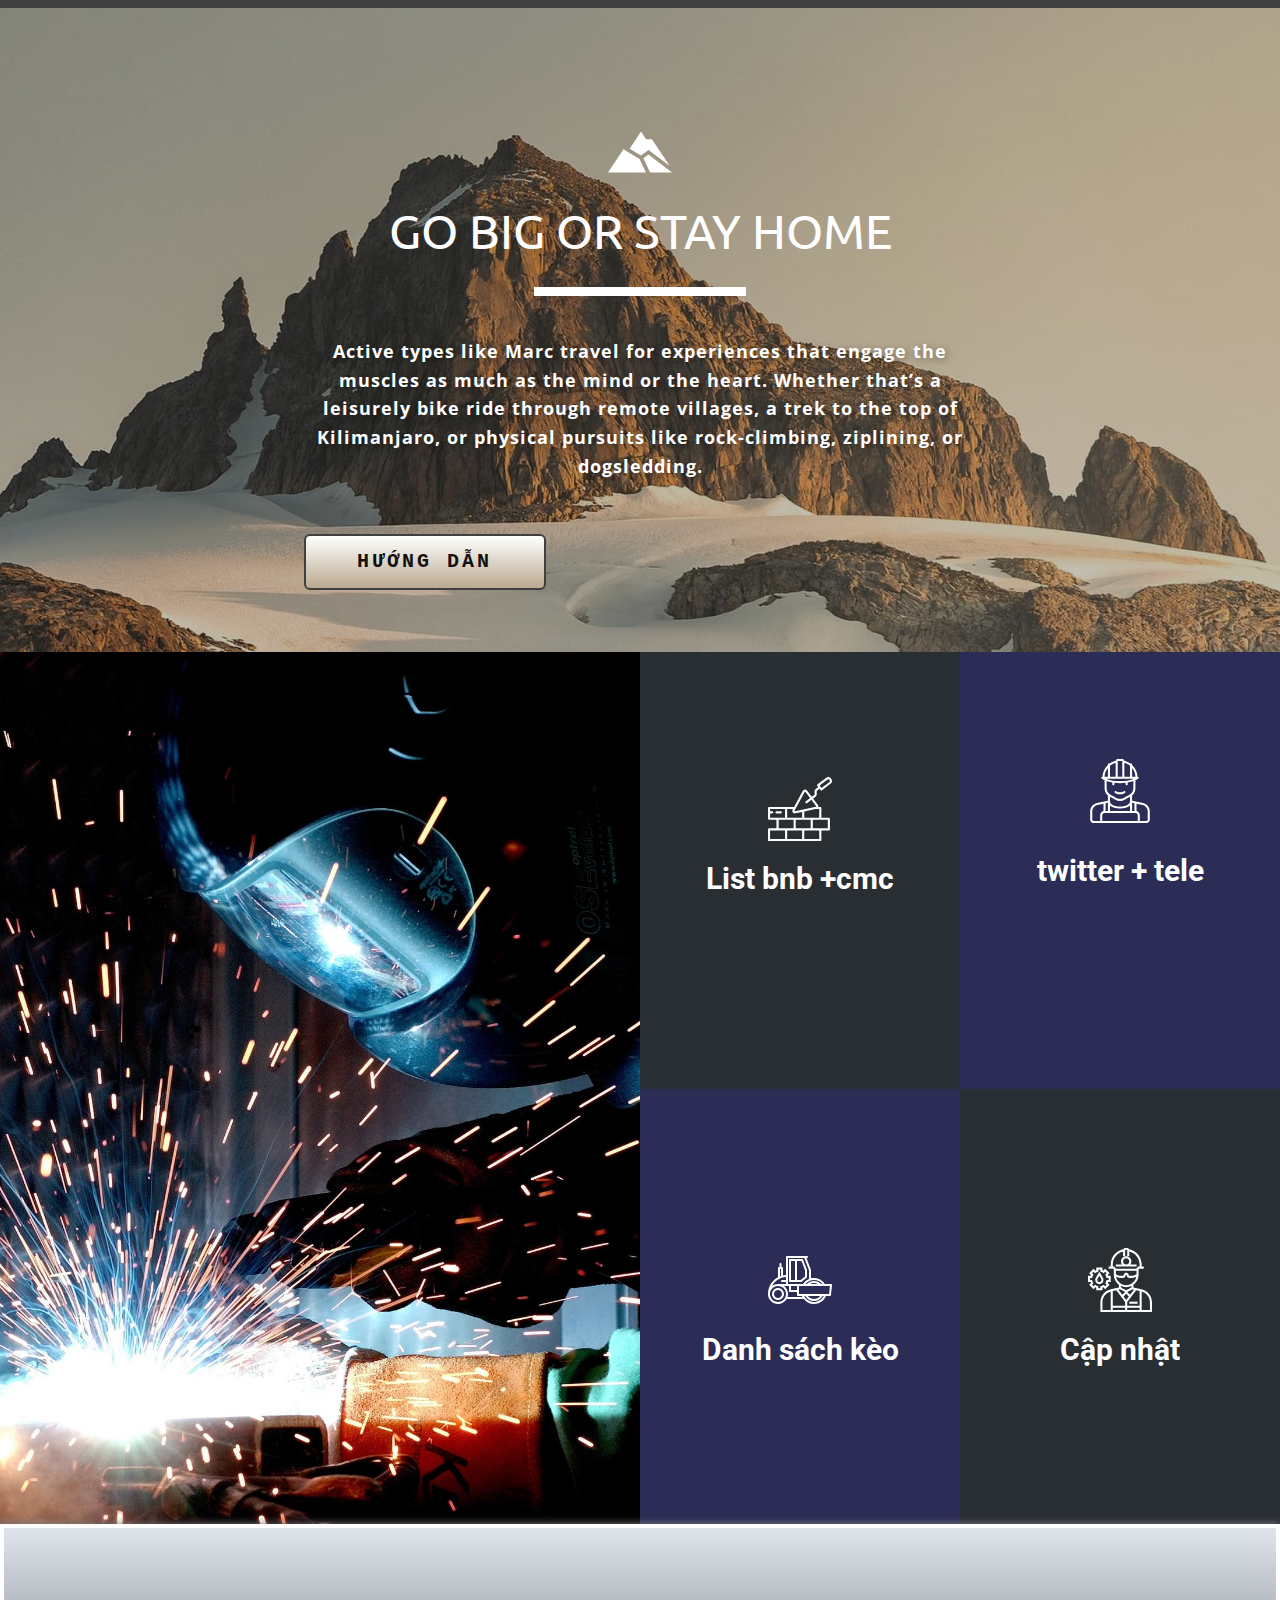
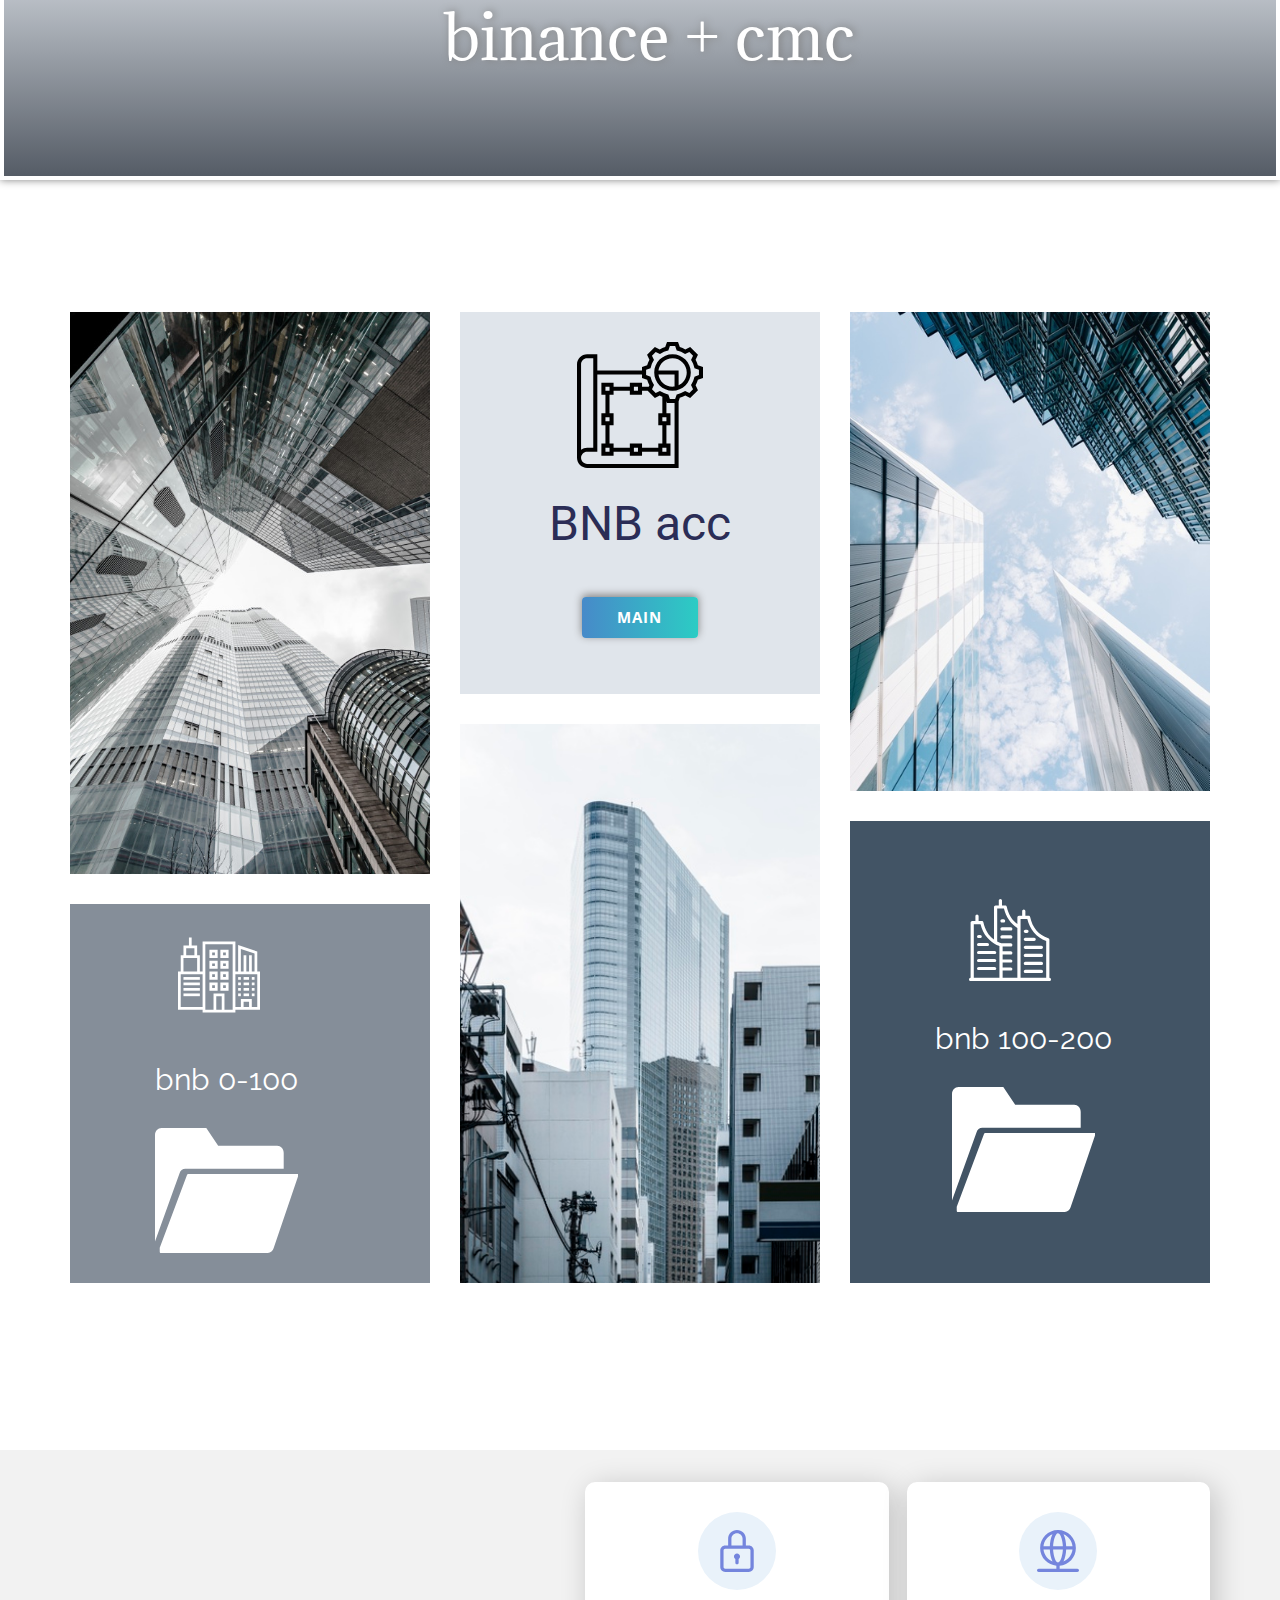
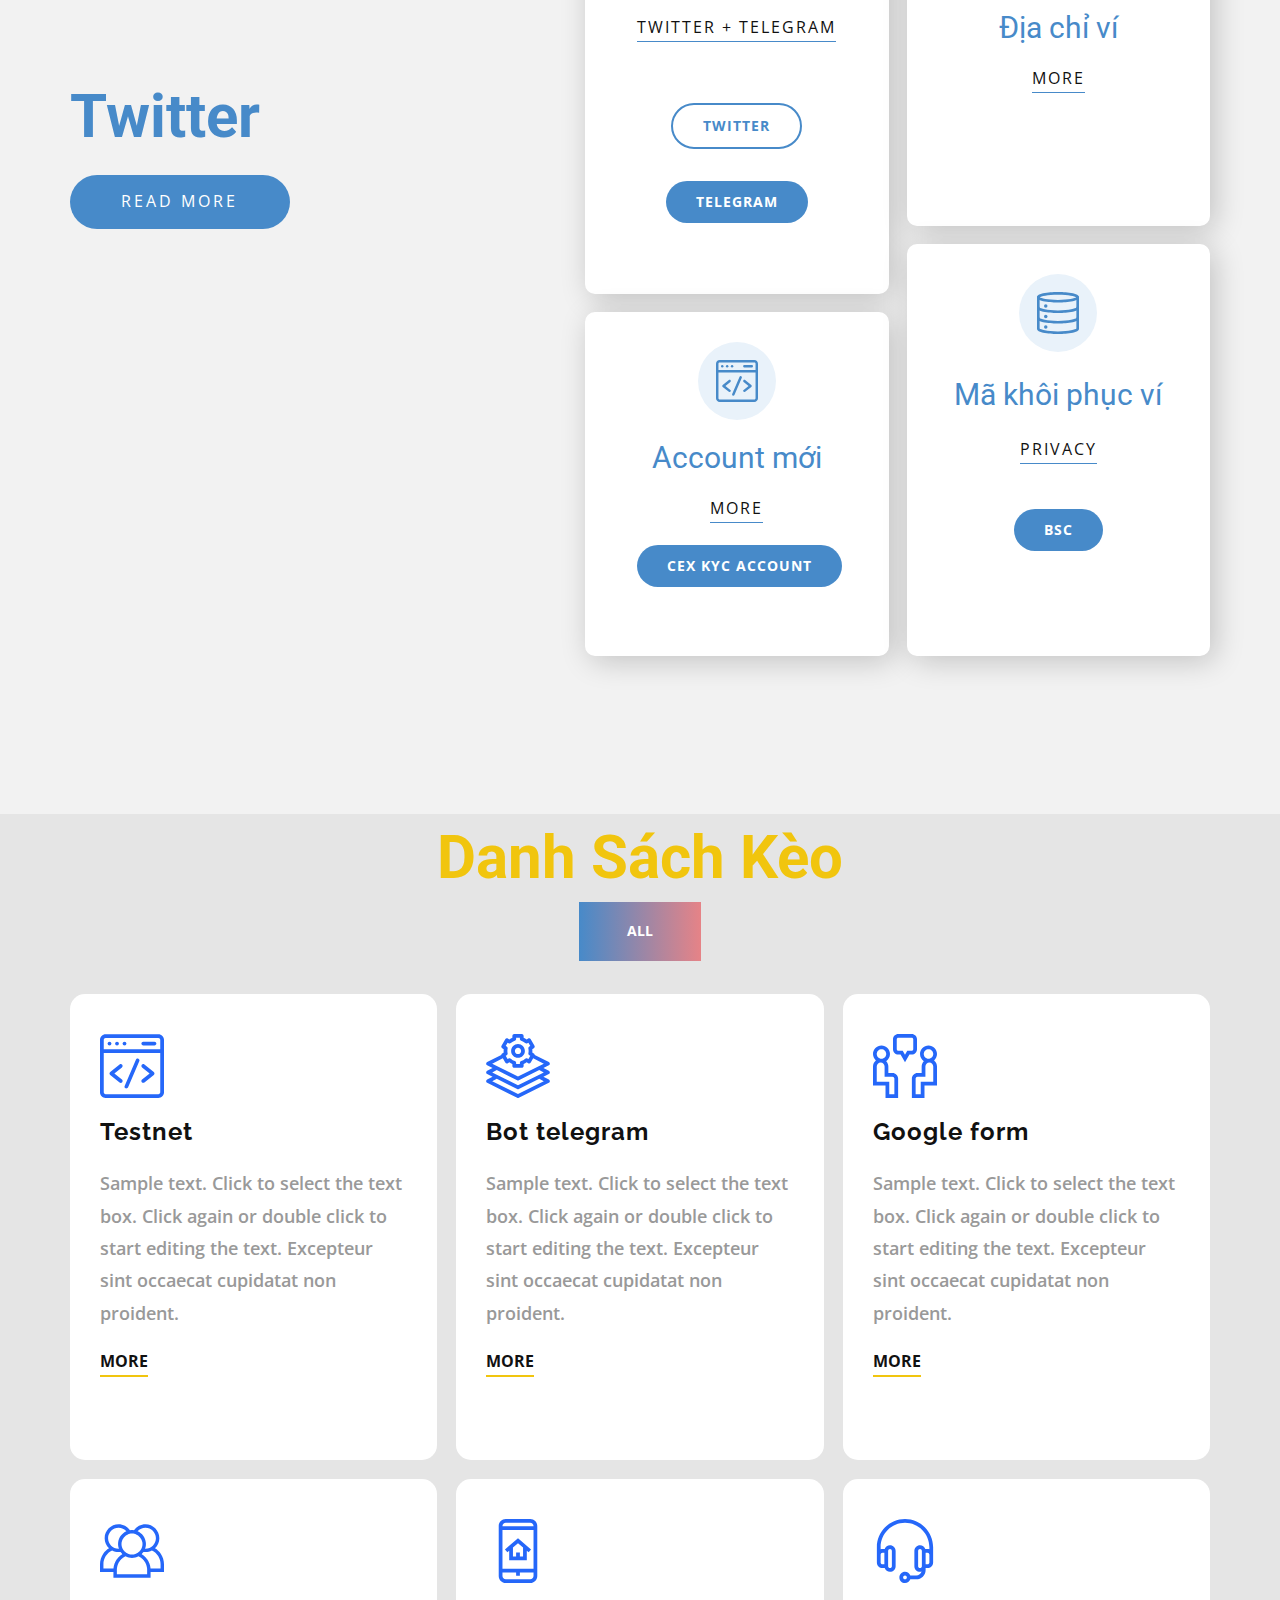
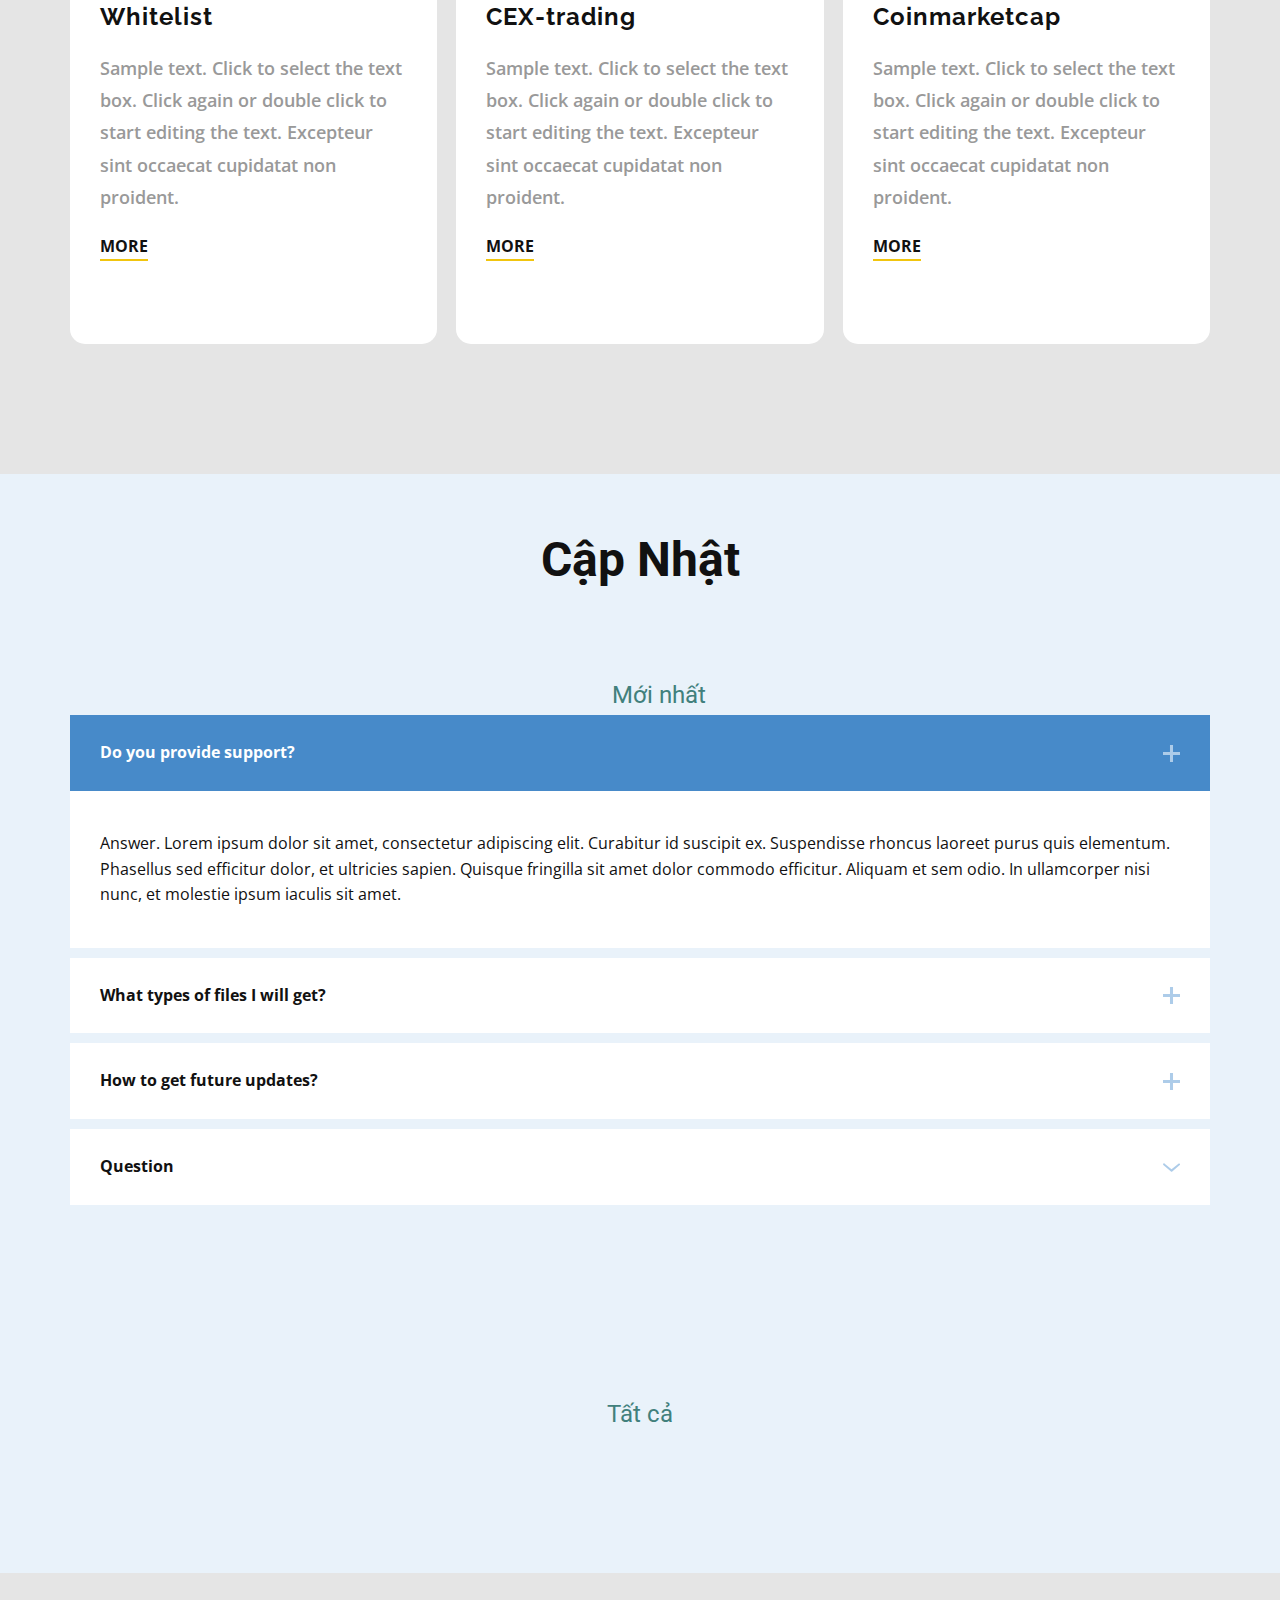
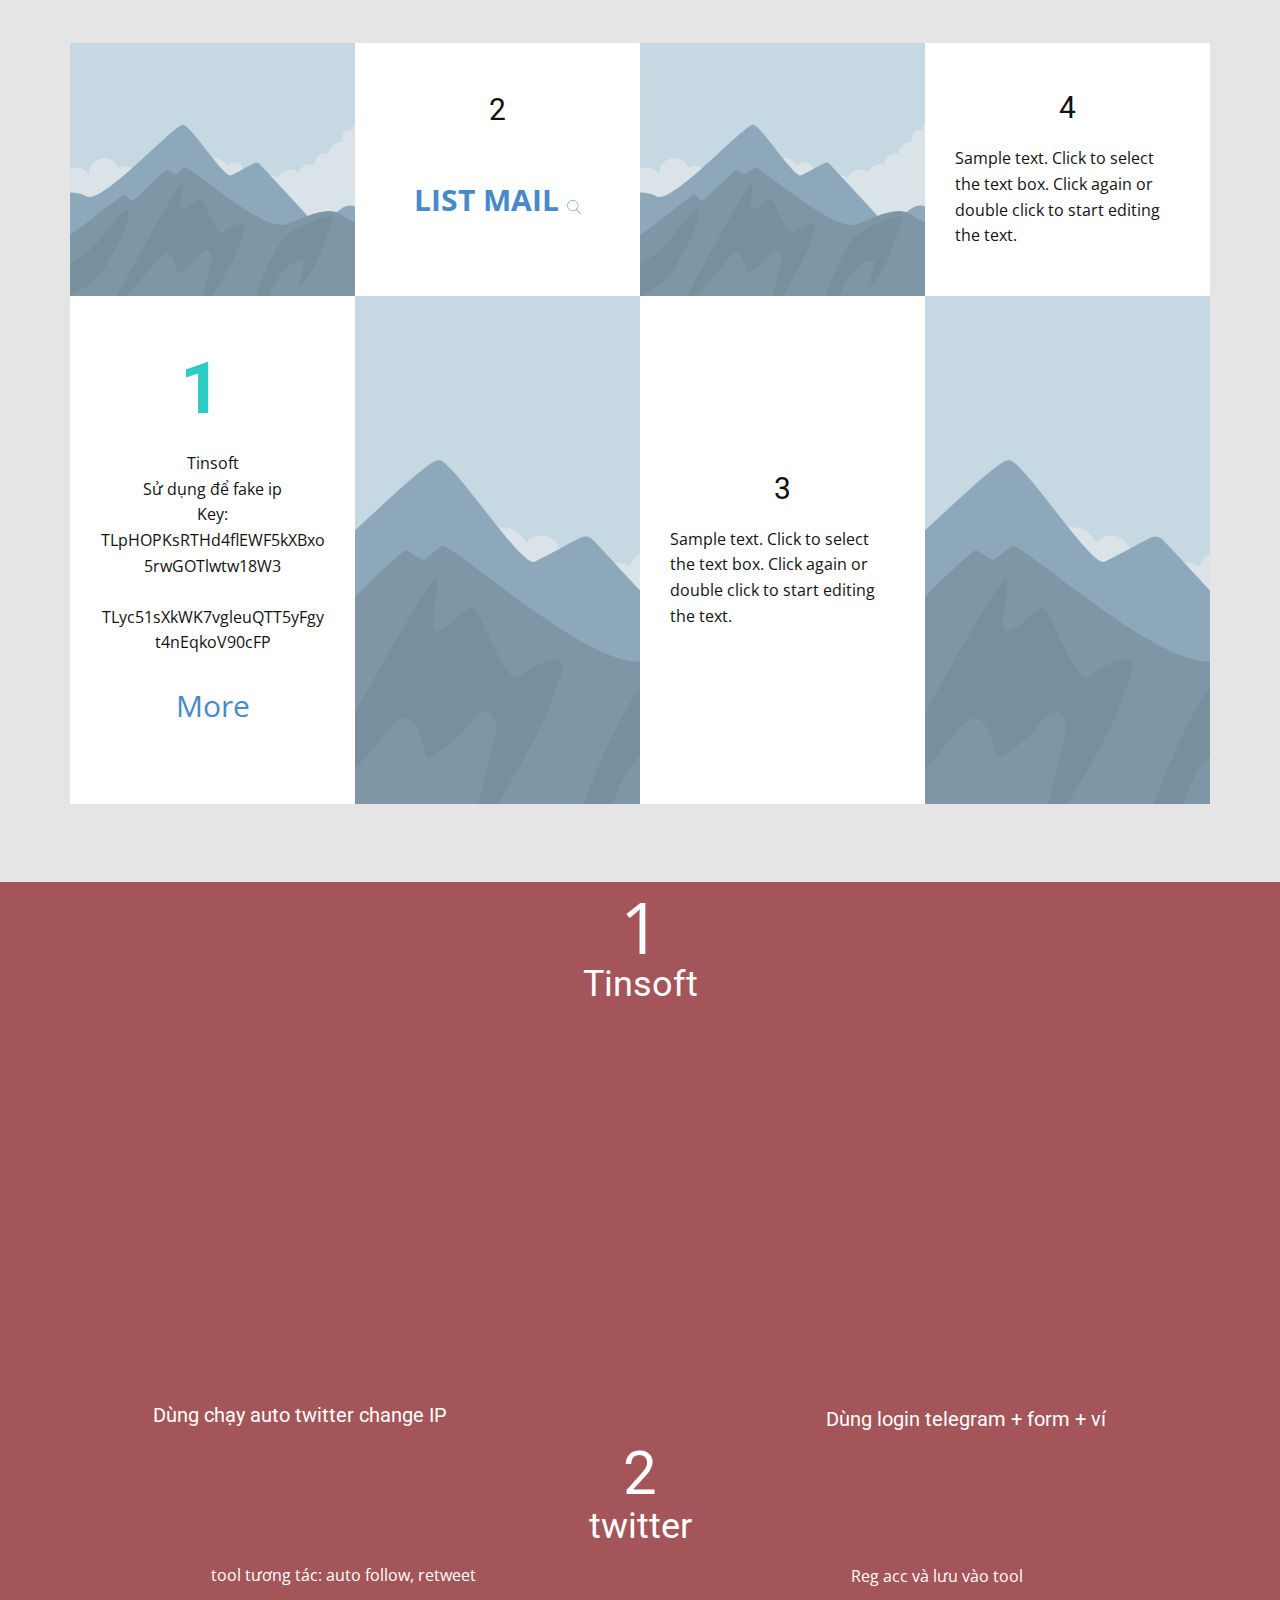
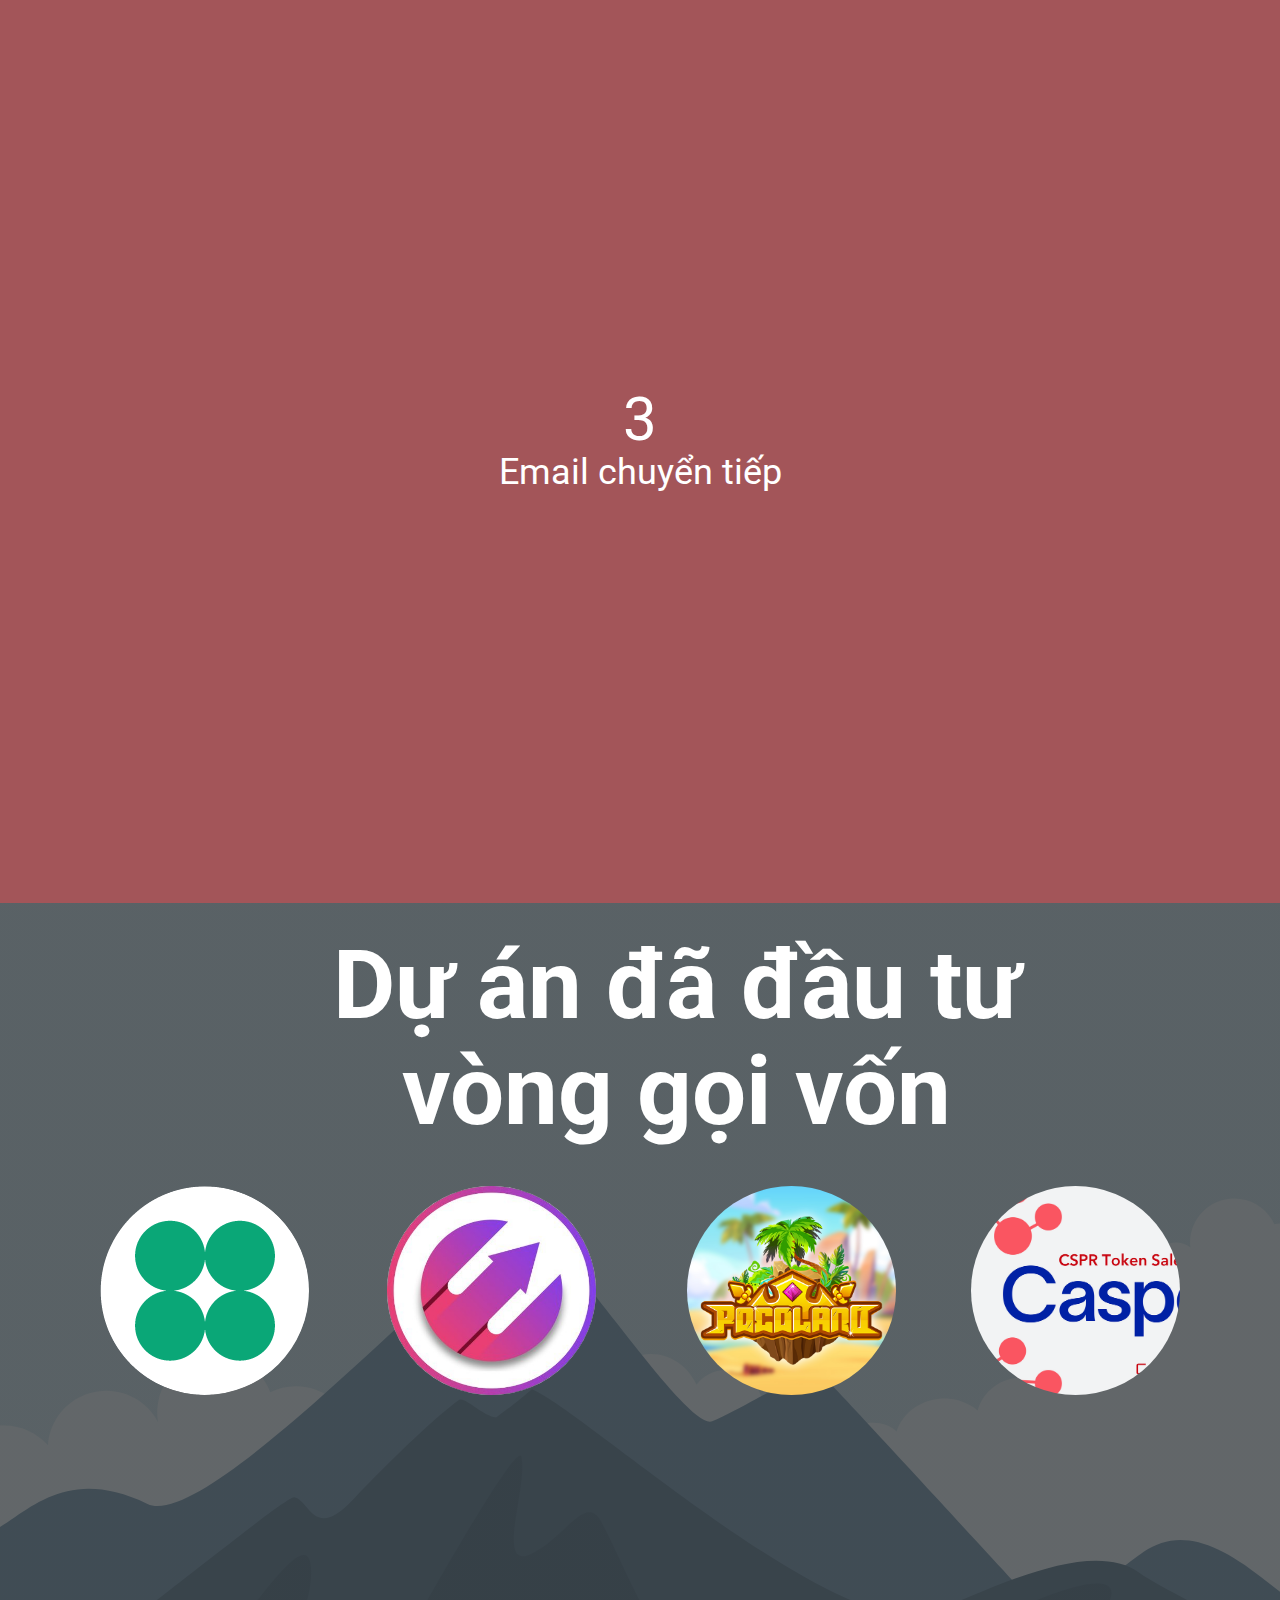
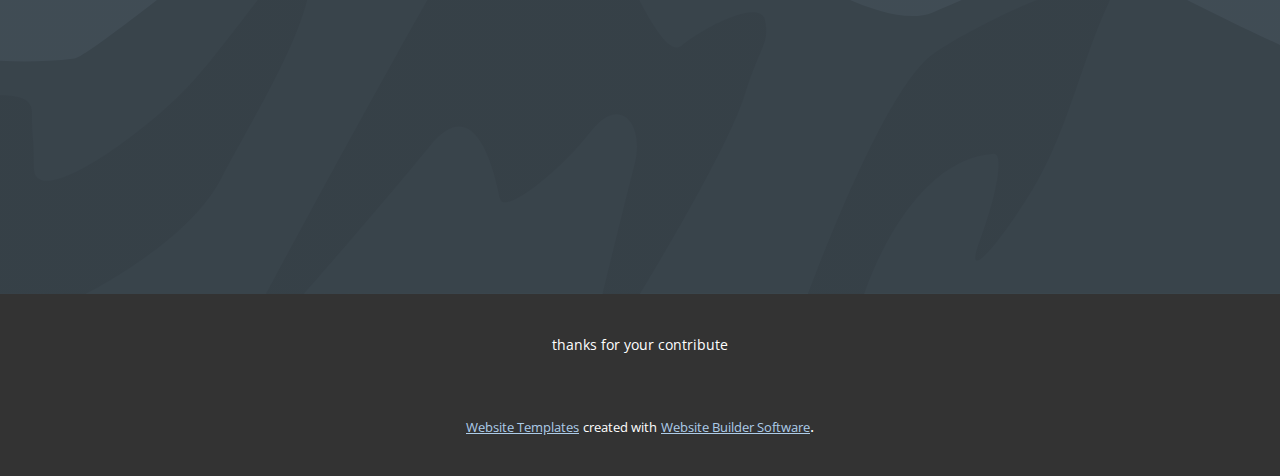
==== index.html @ 30a7cc70 "upload" ====
<!DOCTYPE html>
<html style="font-size: 16px;">
  <head>
    <meta name="viewport" content="width=device-width, initial-scale=1.0">
    <meta charset="utf-8">
    <meta name="keywords" content="INTUITIVE">
    <meta name="description" content="">
    <meta name="page_type" content="np-template-header-footer-from-plugin">
    <title>Home</title>
    <link rel="stylesheet" href="nicepage.css" media="screen">
<link rel="stylesheet" href="Home.css" media="screen">
    <script class="u-script" type="text/javascript" src="jquery.js" defer=""></script>
    <script class="u-script" type="text/javascript" src="nicepage.js" defer=""></script>
    <meta name="generator" content="Nicepage 3.23.2, nicepage.com">
    
    <link id="u-theme-google-font" rel="stylesheet" href="https://fonts.googleapis.com/css?family=Roboto:100,100i,300,300i,400,400i,500,500i,700,700i,900,900i|Open+Sans:300,300i,400,400i,600,600i,700,700i,800,800i">
    <link id="u-page-google-font" rel="stylesheet" href="https://fonts.googleapis.com/css?family=Ubuntu:300,300i,400,400i,500,500i,700,700i|Raleway:100,100i,200,200i,300,300i,400,400i,500,500i,600,600i,700,700i,800,800i,900,900i|Adamina:400">
    
    
    
    
    
    
    
    
    
    
    <script type="application/ld+json">{
		"@context": "http://schema.org",
		"@type": "Organization",
		"name": "Site1"
}</script>
    <meta name="theme-color" content="#478ac9">
    <meta property="og:title" content="Home">
    <meta property="og:description" content="">
    <meta property="og:type" content="website">
  </head>
  <body data-home-page="Home.html" data-home-page-title="Home" class="u-body"><header class="u-border-4 u-border-grey-75 u-clearfix u-gradient u-header u-header" id="sec-458e"></header>
    <section class="u-align-center u-clearfix u-image u-shading u-section-1" id="carousel_217f" data-image-width="1554" data-image-height="1080">
      <div class="u-clearfix u-sheet u-sheet-1"><span class="u-icon u-icon-circle u-text-white u-icon-1"><svg class="u-svg-link" preserveAspectRatio="xMidYMin slice" viewBox="0 0 511.995 511.995" style=""><use xmlns:xlink="http://www.w3.org/1999/xlink" xlink:href="#svg-95d2"></use></svg><svg class="u-svg-content" viewBox="0 0 511.995 511.995" id="svg-95d2"><g><path d="m263.409 284.012 60.72-44.888 170.399 129.659-143.333-215.296h-46.173l-40.785-61.263-91.213 137.009z"></path><path d="m123.485 234.288-123.485 185.483h303.223l-50.623-107.23z"></path><path d="m323.87 276.624-40.809 30.168 53.337 112.979h175.597z"></path>
</g></svg></span>
        <h1 class="u-align-center u-custom-font u-font-ubuntu u-text u-text-default u-text-1">GO BIG OR&nbsp;STAY HOME<br>
        </h1>
        <div class="u-border-9 u-border-white u-line u-line-horizontal u-line-1"></div>
        <p class="u-text u-text-2">Active types like Marc travel for experiences that engage the muscles as much as the mind or the heart. Whether that’s a leisurely bike ride through remote villages, a trek to the top of Kilimanjaro, or physical pursuits like rock-climbing, ziplining, or dogsledding.</p>
        <a href="Home.html#sec-ad48" data-page-id="329412446" class="u-active-palette-2-base u-align-center u-border-2 u-border-active-custom-color-4 u-border-grey-75 u-btn u-btn-round u-button-style u-custom-font u-font-courier-new u-gradient u-hover-palette-2-base u-none u-radius-6 u-text-active-white u-text-body-color u-text-hover-white u-btn-1">Hướng dẫn</a>
      </div>
    </section>
    <section class="u-clearfix u-valign-top u-section-2" id="carousel_ac94">
      <div class="u-clearfix u-expanded-width u-layout-wrap u-layout-wrap-1">
        <div class="u-gutter-0 u-layout">
          <div class="u-layout-row">
            <div class="u-size-30 u-size-60-md">
              <div class="u-layout-col">
                <div class="u-container-style u-image u-layout-cell u-left-cell u-size-60 u-image-1">
                  <div class="u-container-layout u-container-layout-1"></div>
                </div>
              </div>
            </div>
            <div class="u-size-30 u-size-60-md">
              <div class="u-layout-col">
                <div class="u-size-30">
                  <div class="u-layout-row">
                    <div class="u-align-center u-container-style u-layout-cell u-palette-1-dark-3 u-size-30 u-layout-cell-2" data-href="Home.html#carousel_1ad8" data-page-id="329412446">
                      <div class="u-container-layout u-container-layout-2"><span class="u-icon u-icon-circle u-icon-1"><svg class="u-svg-link" preserveAspectRatio="xMidYMin slice" viewBox="0 0 511.99823 511" style=""><use xmlns:xlink="http://www.w3.org/1999/xlink" xlink:href="#svg-e5fa"></use></svg><svg xmlns="http://www.w3.org/2000/svg" viewBox="0 0 511.99823 511" id="svg-e5fa" class="u-svg-content"><path d="m8.535156 512.488281h409.597656c4.714844 0 8.535157-3.820312 8.535157-8.53125v-76.800781h59.730469c4.714843 0 8.535156-3.820312 8.535156-8.53125v-85.335938c0-4.710937-3.820313-8.53125-8.535156-8.53125h-59.730469v-76.800781c0-4.714843-3.820313-8.535156-8.535157-8.535156h-15.660156c1.203125-5.578125-.070312-11.40625-3.488281-15.976563l-38.558594-51.398437 17.804688-13.355469c7.910156-5.921875 12.328125-15.414062 11.769531-25.28125l-.855469-15.367187c-.234375-4.167969 1.632813-8.175781 4.972657-10.679688l17.800781-13.351562 7.492187 9.984375c1.355469 1.808594 3.375 3.007812 5.617188 3.328125.398437.054687.800781.085937 1.207031.082031 1.847656.003906 3.644531-.597656 5.121094-1.707031l70.40625-52.816407c11.304687-8.480468 13.597656-24.523437 5.117187-35.832031l-4.742187-6.328125c-8.492188-11.292968-24.527344-13.578125-35.839844-5.109375l-70.398437 52.8125c-3.769532 2.828125-4.535157 8.179688-1.707032 11.949219l7.488282 9.984375-17.800782 13.355469c-7.910156 5.921875-12.332031 15.410156-11.769531 25.277344l.851563 15.367187c.238281 4.167969-1.628907 8.179687-4.96875 10.679687l-17.800782 13.355469-38.5625-51.398437c-4.035156-5.464844-10.589844-8.476563-17.367187-7.980469-6.464844.46875-12.242188 4.21875-15.308594 9.933594l-70.117187 130.472656h-200.300782c-4.714844 0-8.535156 3.820313-8.535156 8.535156v85.332031c0 4.714844 3.820312 8.535157 8.535156 8.535157h59.730469v68.265625h-59.730469c-4.714844 0-8.535156 3.820312-8.535156 8.535156v85.332031c0 4.710938 3.820312 8.53125 8.535156 8.53125zm468.003906-493.226562c3.765626-2.828125 9.113282-2.066407 11.945313 1.703125l4.742187 6.328125c2.824219 3.769531 2.058594 9.113281-1.707031 11.941406l-63.582031 47.699219-14.980469-19.976563zm-322.9375 407.894531h119.464844v68.265625h-119.464844zm68.265626-85.332031h119.464843v68.265625h-119.464843zm187.734374 153.597656h-119.46875v-68.265625h119.46875zm68.265626-85.332031h-119.46875v-68.265625h119.46875zm-68.265626-85.332032h-119.46875v-49.691406l87.34375-18.578125h32.125zm-115.609374-207.722656c.289062-.597656.890624-.980468 1.554687-1l.167969-.007812c.90625.015625 1.746094.464844 2.261718 1.207031l38.554688 51.398437-35.203125 26.410157c-3.769531 2.828125-4.535156 8.175781-1.707031 11.949219 2.828125 3.769531 8.175781 4.53125 11.949218 1.707031l35.203126-26.410157 38.558593 51.398438c.613281.75.792969 1.761719.46875 2.671875-.203125.632813-.738281 1.097656-1.394531 1.214844l-169.292969 36c-1.050781.164062-2.105469-.285157-2.710937-1.160157-.679688-.820312-.816406-1.960937-.351563-2.921874zm-95.238282 165.621094c4.546875 6.253906 12.351563 9.234375 19.910156 7.609375l54.402344-11.570313v46.0625h-119.464844v-68.269531h46.058594l-2.644531 4.921875c-3.65625 6.808594-2.972656 15.125 1.738281 21.246094zm-181.6875 7.96875h17.066406c4.714844 0 8.535157-3.820312 8.535157-8.535156 0-4.710938-3.820313-8.53125-8.535157-8.53125h-17.066406v-17.070313h119.46875v68.269531h-119.46875zm68.265625 51.199219h119.46875v68.265625h-119.46875zm-68.265625 85.332031h119.46875v68.265625h-119.46875zm0 0"></path><path d="m110.933594 282.089844c0-4.710938-3.820313-8.53125-8.535156-8.53125h-34.132813c-4.710937 0-8.53125 3.820312-8.53125 8.53125 0 4.714844 3.820313 8.535156 8.53125 8.535156h34.132813c4.714843 0 8.535156-3.820312 8.535156-8.535156zm0 0"></path></svg></span>
                        <h5 class="u-text u-text-1"> List bnb +cmc</h5>
                      </div>
                    </div>
                    <div class="u-align-center u-container-style u-custom-color-1 u-layout-cell u-right-cell u-size-30 u-layout-cell-3" data-href="Home.html#carousel_c769" data-page-id="329412446">
                      <div class="u-container-layout u-container-layout-3"><span class="u-icon u-icon-circle u-icon-2"><svg class="u-svg-link" preserveAspectRatio="xMidYMin slice" viewBox="0 0 463 463" style=""><use xmlns:xlink="http://www.w3.org/1999/xlink" xlink:href="#svg-957a"></use></svg><svg xmlns="http://www.w3.org/2000/svg" xmlns:xlink="http://www.w3.org/1999/xlink" version="1.1" id="svg-957a" x="0px" y="0px" viewBox="0 0 463 463" style="enable-background:new 0 0 463 463;" xml:space="preserve" class="u-svg-content"><g><path d="M398.901,317.619c-0.116-0.028-0.232-0.055-0.35-0.078L319,301.639v-37.662c15.015-11.921,24-30.15,24-49.72v-60.41   c7.883-3.694,14.935-7.818,20.987-12.337c2.589-1.934,3.648-5.308,2.63-8.374S362.731,128,359.5,128h-0.728   C356.819,94.941,342.053,64.709,319,42.858V39.5c0-4.143-3.357-7.5-7.5-7.5c-1.476,0-2.849,0.433-4.009,1.169   c-13.18-9.836-28.37-17.214-44.954-21.362C260.874,5.04,254.772,0,247.5,0h-32c-7.272,0-13.373,5.04-15.037,11.807   c-16.584,4.149-31.774,11.526-44.954,21.362C154.349,32.433,152.976,32,151.5,32c-4.143,0-7.5,3.357-7.5,7.5v3.358   C120.947,64.709,106.181,94.941,104.228,128H103.5c-3.231,0-6.099,2.069-7.117,5.136s0.041,6.44,2.63,8.374   c6.052,4.519,13.105,8.643,20.987,12.337v60.41c0,19.57,8.985,37.799,24,49.72v37.662l-79.552,15.902   c-0.117,0.023-0.233,0.05-0.35,0.078C35.779,324.699,16,350.032,16,379.224V439.5c0,12.958,10.542,23.5,23.5,23.5h384   c12.958,0,23.5-10.542,23.5-23.5v-60.276C447,350.032,427.221,324.699,398.901,317.619z M360,448H103v-40.5   c0-9.098,7.402-16.5,16.5-16.5h224c9.098,0,16.5,7.402,16.5,16.5V448z M197.868,294.426C208.151,300.035,219.779,303,231.5,303   c0.001,0,0.002,0,0.003,0s0.002,0,0.003,0c11.714,0,23.342-2.965,33.625-8.574L304,273.225V303.5c0,18.683-18.987,40.5-72.5,40.5   S159,322.183,159,303.5v-30.275L197.868,294.426z M159,376v-38.879C173.931,350.965,199.242,359,231.5,359   s57.569-8.035,72.5-21.879V376H159z M144,376h-17v-55.667l17-3.398V376z M336,376h-17v-59.065l17,3.398V376z M231.5,160   c-36.231,0-70.59-5.917-96.5-16.088V143h193v0.912C302.09,154.083,267.731,160,231.5,160z M159,49.56   c11.773-9.977,25.654-17.613,41-22.081V128h-41V49.56z M263,27.479c15.346,4.468,29.227,12.104,41,22.081V128h-41V27.479z    M343.722,128H319V64.922C333.208,82.554,342.143,104.444,343.722,128z M215.5,15h32c0.275,0,0.5,0.225,0.5,0.5v2.417   c0,0.001,0,0.003,0,0.005V128h-33V15.5C215,15.225,215.225,15,215.5,15z M144,64.922V128h-24.722   C120.857,104.444,129.792,82.554,144,64.922z M135,214.257v-54.255c12.363,4.428,26.181,7.952,41,10.473V183.5   c0,4.143,3.357,7.5,7.5,7.5s7.5-3.357,7.5-7.5v-10.859c12.981,1.548,26.566,2.359,40.5,2.359s27.519-0.811,40.5-2.359V183.5   c0,4.143,3.357,7.5,7.5,7.5s7.5-3.357,7.5-7.5v-13.025c14.819-2.521,28.637-6.044,41-10.473v54.255   c0,17.759-9.686,34.074-25.276,42.578l-44.775,24.423C249.862,285.669,240.719,288,231.5,288c-0.001,0-0.002,0-0.003,0   s-0.002,0-0.003,0c-9.212,0-18.355-2.331-26.441-6.742l-44.775-24.423C144.686,248.331,135,232.016,135,214.257z M31,439.5v-60.276   c0-22.239,15.028-41.545,36.569-47.01L112,323.332v53.577c-13.759,3.374-24,15.806-24,30.591V448H39.5   C34.813,448,31,444.187,31,439.5z M432,439.5c0,4.687-3.813,8.5-8.5,8.5H375v-40.5c0-14.785-10.241-27.216-24-30.591v-53.577   l44.431,8.882c21.541,5.465,36.569,24.771,36.569,47.01V439.5z"></path><path d="M195.28,245.48c8.891,6.05,22.092,9.52,36.22,9.52c14.129,0,27.33-3.47,36.22-9.52c3.424-2.33,4.312-6.995,1.98-10.42   c-2.33-3.425-6.995-4.31-10.42-1.98c-6.367,4.333-16.752,6.92-27.78,6.92c-11.027,0-21.412-2.587-27.78-6.92   c-3.423-2.329-8.089-1.444-10.42,1.98S191.856,243.15,195.28,245.48z"></path>
</g><g></g><g></g><g></g><g></g><g></g><g></g><g></g><g></g><g></g><g></g><g></g><g></g><g></g><g></g><g></g></svg></span>
                        <h5 class="u-text u-text-default u-text-2"> twitter + tele</h5>
                      </div>
                    </div>
                  </div>
                </div>
                <div class="u-size-30">
                  <div class="u-layout-row">
                    <div class="u-align-center u-container-style u-custom-color-1 u-layout-cell u-size-30 u-layout-cell-4" data-href="Home.html#carousel_dd20" data-page-id="329412446">
                      <div class="u-container-layout u-valign-middle u-container-layout-4"><span class="u-icon u-icon-circle u-icon-3"><svg class="u-svg-link" preserveAspectRatio="xMidYMin slice" viewBox="0 0 64 64" style=""><use xmlns:xlink="http://www.w3.org/1999/xlink" xlink:href="#svg-2347"></use></svg><svg xmlns="http://www.w3.org/2000/svg" id="svg-2347" enable-background="new 0 0 64 64" viewBox="0 0 64 64" class="u-svg-content"><path d="m10 56.002c3.691 0 6.914-2.017 8.646-5h17.108c2.42 3.091 6.172 5 10.241 5 5.259 0 9.986-3.189 11.993-8h4.012.001c.132 0 .258-.028.375-.076.042-.017.075-.048.115-.07.068-.04.137-.077.194-.132.037-.035.063-.08.094-.122.045-.057.09-.111.121-.179.023-.05.032-.104.047-.159.016-.055.042-.104.048-.162l1-10c.002-.018-.006-.033-.005-.051.001-.017.01-.031.01-.049 0-.052-.021-.097-.029-.146-.011-.066-.017-.132-.039-.194s-.058-.113-.091-.168-.063-.109-.105-.156c-.043-.048-.095-.083-.146-.122-.052-.038-.1-.077-.158-.105-.059-.029-.124-.042-.189-.059-.049-.013-.091-.039-.143-.044-.017-.001-.032.006-.049.005-.018 0-.033-.01-.051-.01h-6.058c-2.379-3.713-6.517-6-10.946-6-1.021 0-2.024.128-2.996.36v-8.359c0-.061-.024-.114-.035-.172-.011-.063-.008-.125-.031-.187l-4.48-11.647h.543c.553 0 1-.448 1-1s-.447-1-1-1h-19.997c-.553 0-1 .448-1 1v18.056c-1.021.053-2.025.171-2.998.381v-7.433c0-.552-.447-1-1-1h-.5v-3c0-.552-.447-1-1-1s-1 .448-1 1v3h-.5c-.553 0-1 .448-1 1v9.273c-5.949 3.212-10.002 9.504-10.002 16.727 0 5.514 4.486 10 10 10zm9.539-7c.299-.947.461-1.955.461-3 0-3.272-1.588-6.175-4.025-8h5.025v5c0 .553.447 1 1 1h7v3c0 .553.447 1 1 1h4.001c.143.342.297.676.467 1zm9.461-11v4h-6v-4zm32.895 0-.8 8h-26.353c-.004 0-.007 0-.01 0h-3.732v-8zm-19.75-2c1.171-.645 2.494-1 3.855-1 1.36 0 2.683.355 3.854 1zm10.079 12c-1.498 1.874-3.753 3-6.224 3s-4.726-1.126-6.225-3zm-6.228 6c-4.164 0-7.934-2.362-9.793-6h1.162c1.79 3.091 5.03 5 8.635 5s6.845-1.91 8.633-5h1.156c-1.859 3.638-5.63 6-9.793 6zm8.458-18h-1.334c-1.877-1.905-4.439-3-7.12-3-2.683 0-5.246 1.095-7.121 3h-1.343c2.071-2.494 5.166-4 8.46-4 3.293 0 6.387 1.506 8.458 4zm-13.454-13.813v8.817c-2.416 1.009-4.507 2.74-5.952 4.995h-15.048v-26.003h16.31zm-28.998-1.188h1v6.986c-.338.113-.671.236-1 .367zm5.998 8.052v2.949h-4c-.553 0-1 .448-1 1 0 .553.447 1 1 1h4v2h-7c-.071 0-.134.026-.201.041-.265-.021-.529-.041-.799-.041-2.253 0-4.328.758-6.002 2.021 2.715-5.083 7.937-8.614 14.002-8.97zm-15.959 16.133c.411-4.029 3.823-7.184 7.959-7.184 4.411 0 8 3.589 8 8s-3.589 8-8 8-8-3.589-8-8c0-.275.028-.544.041-.816z"></path><path d="m10 52.002c3.309 0 6-2.691 6-6s-2.691-6-6-6-6 2.691-6 6 2.691 6 6 6zm0-10c2.206 0 4 1.794 4 4s-1.794 4-4 4-4-1.794-4-4 1.794-4 4-4z"></path><path d="m22 34.006h10.998c.228 0 .447-.077.625-.22l5.002-4.004c.237-.19.375-.477.375-.781v-6.957c0-.007 0-.013 0-.02v-.021c0-.04-.018-.073-.022-.111-.009-.083-.011-.167-.042-.248l-3.848-10.001c-.002-.005-.007-.008-.009-.014-.031-.079-.084-.143-.134-.209-.027-.038-.046-.084-.079-.118-.043-.044-.1-.07-.15-.106-.055-.038-.104-.084-.165-.111-.038-.017-.084-.017-.125-.029-.084-.024-.168-.051-.257-.052-.005 0-.01-.003-.015-.003h-12.154c-.553 0-1 .448-1 1v21.004c0 .554.447 1.001 1 1.001zm10.647-2h-3.647v-19.004h4.468l3.532 9.183v6.336zm-9.647-19.004h4v19.004h-4z"></path></svg></span>
                        <h5 class="u-text u-text-3"> Danh sách kèo</h5>
                      </div>
                    </div>
                    <div class="u-align-center u-container-style u-layout-cell u-palette-1-dark-3 u-right-cell u-size-30 u-layout-cell-5" data-href="Home.html#sec-74bb" data-page-id="329412446">
                      <div class="u-container-layout u-valign-middle u-container-layout-5"><span class="u-icon u-icon-circle u-icon-4"><svg class="u-svg-link" preserveAspectRatio="xMidYMin slice" viewBox="0 0 496 496" style=""><use xmlns:xlink="http://www.w3.org/1999/xlink" xlink:href="#svg-b49c"></use></svg><svg xmlns="http://www.w3.org/2000/svg" xmlns:xlink="http://www.w3.org/1999/xlink" version="1.1" id="svg-b49c" x="0px" y="0px" viewBox="0 0 496 496" style="enable-background:new 0 0 496 496;" xml:space="preserve" class="u-svg-content"><g><g><g><path d="M414.56,319.488L352,305.584v-19.768c24.176-17.448,40-45.792,40-77.816v-42.648c1.656-1.64,3.216-3.392,4.552-5.352H408     h8h16v-16h-16v-16c0-57.24-41.336-106.672-97.048-117.528C316.696,4.376,310.872,0,304,0h-16     c-6.872,0-12.696,4.376-14.952,10.472C217.336,21.328,176,70.76,176,128v16h-16v16h16h8h11.448c1.344,1.96,2.896,3.72,4.552,5.36     V208c0,32.024,15.824,60.368,40,77.816v19.768l-62.56,13.904C129.488,330.144,96,371.888,96,421.008V496h400v-74.992     C496,371.888,462.512,330.144,414.56,319.488z M176,480h-64v-58.992c0-39.856,26.088-73.904,64-84.592V480z M355.872,322.832     l-29.88,39.848l-21.816-21.816l40.864-20.432L355.872,322.832z M296,327.056l-40-20V295.16c12.192,5.616,25.712,8.84,40,8.84     c14.288,0,27.808-3.224,40-8.84v11.896L296,327.056z M207.152,148.424L204.944,144H192v-16c0-48.2,33.8-90.104,80-101.064V64h16     V16h16v48h16V26.936C366.2,37.896,400,79.8,400,128v16h-12.944l-2.208,4.424C381.272,155.56,374.096,160,366.112,160H225.888     C217.896,160,210.72,155.568,207.152,148.424z M216,174.624c3.168,0.88,6.48,1.376,9.888,1.376h140.216     c3.408,0,6.72-0.504,9.888-1.376v28.432l-10.688,5.344c-9.936,4.968-21.072,7.6-32.184,7.6H320c-1.336,0-2.512-0.856-2.936-2.12     l-2.944-8.832C311.504,197.248,304.224,192,296,192s-15.504,5.248-18.128,13.064l-2.928,8.808     C274.512,215.144,273.336,216,272,216h-13.12c-11.12,0-22.248-2.632-32.192-7.6L216,203.056V174.624z M217.24,221.568     l2.288,1.144c12.16,6.08,25.768,9.288,39.352,9.288H272c8.224,0,15.504-5.248,18.128-13.064l2.928-8.808     c0.856-2.544,5.04-2.536,5.88-0.008l2.944,8.832c2.616,7.8,9.896,13.048,18.12,13.048h13.12c13.584,0,27.192-3.208,39.352-9.288     l2.288-1.144C368.288,259.224,335.48,288,296,288C256.52,288,223.712,259.224,217.24,221.568z M246.96,320.424l40.864,20.432     l-21.816,21.816l-29.88-39.848L246.96,320.424z M288,480h-96v-16h96V480z M288,448h-96V332.64l26.984-5.992L288,418.664V448z      M275.704,375.6L296,355.312l20.296,20.296L296,402.664L275.704,375.6z M400,480h-96v-16h96V480z M400,448h-96v-29.336     l69.016-92.024l26.984,6V448z M480,480h-64V336.416c37.912,10.688,64,44.744,64,84.592V480z"></path><path d="M376,128h-48.208c5.08-6.704,8.208-14.96,8.208-24c0-22.056-17.944-40-40-40c-22.056,0-40,17.944-40,40     c0,9.04,3.128,17.296,8.208,24H216v16h160V128z M296,128c-13.232,0-24-10.768-24-24s10.768-24,24-24s24,10.768,24,24     S309.232,128,296,128z"></path><rect x="320" y="416" width="64" height="16"></rect><path d="M120,248v-1.352c0-5.808-1.576-11.504-4.56-16.464L88,184.448l-27.44,45.728C57.576,235.152,56,240.84,56,246.648V248     c0,17.648,14.352,32,32,32S120,265.648,120,248z M72,248v-1.352c0-2.904,0.792-5.744,2.28-8.232L88,215.552l13.72,22.872     c1.488,2.48,2.28,5.32,2.28,8.224V248c0,8.824-7.176,16-16,16S72,256.824,72,248z"></path><path d="M112,328v-20.176c2.384-0.84,4.712-1.808,6.984-2.888l14.272,14.264l33.936-33.944l-14.264-14.272     c1.08-2.272,2.048-4.608,2.888-6.984H176v-48h-20.176c-0.84-2.376-1.816-4.712-2.888-6.984l14.264-14.272L133.264,160.8     l-14.272,14.264c-2.272-1.08-4.6-2.048-6.984-2.888V152H64v20.176c-2.384,0.84-4.712,1.808-6.984,2.888L42.744,160.8     L8.808,194.744l14.264,14.272c-1.08,2.272-2.048,4.608-2.896,6.984H0v48h20.176c0.84,2.376,1.816,4.712,2.888,6.984L8.8,285.256     L42.736,319.2l14.272-14.264c2.28,1.072,4.608,2.04,6.992,2.888V328H112z M59.608,288.2l-5.344-3.16l-11.52,11.52l-11.312-11.32     l11.52-11.52l-3.152-5.336c-2.648-4.48-4.656-9.328-5.968-14.4L32.288,248H16v-16h16.288l1.544-6     c1.312-5.072,3.32-9.92,5.968-14.4l3.152-5.336l-11.52-11.52l11.312-11.32l11.52,11.52l5.344-3.16     c4.472-2.64,9.312-4.64,14.392-5.952l6-1.536V168h16v16.296l6,1.544c5.08,1.312,9.92,3.312,14.392,5.952l5.344,3.16l11.52-11.52     l11.312,11.32l-11.52,11.52l3.152,5.336c2.648,4.48,4.656,9.328,5.968,14.4l1.544,5.992H160v16h-16.288l-1.544,6     c-1.312,5.072-3.32,9.92-5.968,14.4l-3.152,5.336l11.52,11.52l-11.312,11.32l-11.52-11.52l-5.344,3.16     c-4.472,2.64-9.312,4.64-14.392,5.952l-6,1.536V312H80v-16.296l-6-1.544C68.92,292.84,64.08,290.84,59.608,288.2z"></path>
</g>
</g>
</g><g></g><g></g><g></g><g></g><g></g><g></g><g></g><g></g><g></g><g></g><g></g><g></g><g></g><g></g><g></g></svg></span>
                        <h5 class="u-text u-text-4"> Cập nhật</h5>
                      </div>
                    </div>
                  </div>
                </div>
              </div>
            </div>
          </div>
        </div>
      </div>
      <div class="u-border-4 u-border-white u-container-style u-expanded-width u-gradient u-group u-shape-rectangle u-group-1">
        <div class="u-container-layout u-container-layout-6">
          <h2 class="u-text u-text-default u-text-5" data-animation-name="fadeIn" data-animation-duration="1000" data-animation-delay="0" data-animation-direction="">
            <a class="u-active-none u-border-none u-btn u-button-link u-button-style u-custom-font u-hover-none u-none u-text-body-alt-color u-text-hover-custom-color-3 u-btn-1" href="https://nicepage.com" data-animation-name="slideIn" data-animation-duration="1000" data-animation-delay="0" data-animation-direction="Down">binance + cmc</a>
          </h2>
        </div>
      </div>
    </section>
    <section class="u-align-center u-clearfix u-section-3" id="carousel_1ad8">
      <div class="u-clearfix u-sheet u-sheet-1">
        <div class="u-clearfix u-gutter-30 u-layout-wrap u-layout-wrap-1">
          <div class="u-gutter-0 u-layout">
            <div class="u-layout-row">
              <div class="u-size-20 u-size-30-md">
                <div class="u-layout-col">
                  <div class="u-container-style u-image u-layout-cell u-left-cell u-size-20 u-image-1" data-image-width="626" data-image-height="782">
                    <div class="u-container-layout u-valign-bottom u-container-layout-1"></div>
                  </div>
                  <div class="u-align-left u-container-style u-layout-cell u-left-cell u-palette-5-dark-1 u-size-40 u-layout-cell-2">
                    <div class="u-container-layout u-container-layout-2"><span class="u-icon u-icon-circle u-radius-15 u-icon-1"><svg class="u-svg-link" preserveAspectRatio="xMidYMin slice" viewBox="0 0 480 480" style=""><use xmlns:xlink="http://www.w3.org/1999/xlink" xlink:href="#svg-618c"></use></svg><svg class="u-svg-content" viewBox="0 0 480 480" x="0px" y="0px" id="svg-618c" style="enable-background:new 0 0 480 480;"><g><g><path d="M464,220V102.232L352,64.896V220h-16V44H144v176h-16v-96h-16V68H80V20H64v48H32v56H16v96H0v224h144v16h192v-16h144V220    H464z M48,84h48v40H48V84z M32,140h80v80H32V140z M144,428H16V236h128V428z M256,444h-32v-80h32V444z M320,444h-48v-96h-64v96h-48    V60h160V444z M368,87.104l80,26.664V220h-16v-96h-16v96h-16v-96h-16v96h-16V87.104z M416,428h-32v-32h32V428z M464,428h-32v-48    h-64v48h-32V236h128V428z"></path>
</g>
</g><g><g><rect x="32" y="252" width="96" height="16"></rect>
</g>
</g><g><g><rect x="32" y="284" width="96" height="16"></rect>
</g>
</g><g><g><rect x="32" y="316" width="96" height="16"></rect>
</g>
</g><g><g><rect x="32" y="348" width="96" height="16"></rect>
</g>
</g><g><g><path d="M184,92v48h48V92H184z M216,124h-16v-16h16V124z"></path>
</g>
</g><g><g><path d="M248,92v48h48V92H248z M280,124h-16v-16h16V124z"></path>
</g>
</g><g><g><path d="M184,156v48h48v-48H184z M216,188h-16v-16h16V188z"></path>
</g>
</g><g><g><path d="M248,156v48h48v-48H248z M280,188h-16v-16h16V188z"></path>
</g>
</g><g><g><path d="M184,220v48h48v-48H184z M216,252h-16v-16h16V252z"></path>
</g>
</g><g><g><path d="M248,220v48h48v-48H248z M280,252h-16v-16h16V252z"></path>
</g>
</g><g><g><path d="M184,284v48h48v-48H184z M216,316h-16v-16h16V316z"></path>
</g>
</g><g><g><path d="M248,284v48h48v-48H248z M280,316h-16v-16h16V316z"></path>
</g>
</g><g><g><rect x="352" y="252" width="16" height="16"></rect>
</g>
</g><g><g><rect x="384" y="252" width="32" height="16"></rect>
</g>
</g><g><g><rect x="432" y="252" width="16" height="16"></rect>
</g>
</g><g><g><rect x="352" y="284" width="16" height="16"></rect>
</g>
</g><g><g><rect x="384" y="284" width="32" height="16"></rect>
</g>
</g><g><g><rect x="432" y="284" width="16" height="16"></rect>
</g>
</g><g><g><rect x="352" y="316" width="16" height="16"></rect>
</g>
</g><g><g><rect x="384" y="316" width="32" height="16"></rect>
</g>
</g><g><g><rect x="432" y="316" width="16" height="16"></rect>
</g>
</g><g><g><rect x="352" y="348" width="16" height="16"></rect>
</g>
</g><g><g><rect x="384" y="348" width="32" height="16"></rect>
</g>
</g><g><g><rect x="432" y="348" width="16" height="16"></rect>
</g>
</g></svg></span>
                      <h3 class="u-custom-font u-font-raleway u-text u-text-default u-text-1">bnb 0-100</h3>
                      <div class="u-shape u-shape-svg u-text-white u-shape-1" data-href="https://nicepage.com/k/consulting-website-templates">
                        <svg class="u-svg-link" preserveAspectRatio="none" viewBox="0 0 160 140" style=""><use xmlns:xlink="http://www.w3.org/1999/xlink" xlink:href="#svg-c3d9"></use></svg>
                        <svg class="u-svg-content" viewBox="0 0 160 140" x="0px" y="0px" id="svg-c3d9"><path d="M37.3,51.4c-0.7,0-1.3,0.5-1.5,1.2L5.3,134.2v2.9c0,2.1-0.1,2.9,1.5,2.9h119.4c3.1,0,5.8-2.2,6.5-5.2L160,54.3
	c0,0,0-1.8,0-2.9H37.3z M33.9,45.7h107.4h2.7V27.8c0-4.3-3.3-7.8-7.3-7.8h-66L57.4,0H7.3C3.3,0,0,3.5,0,7.8v119.3l27.4-76.2
	C28.2,47.9,30.9,45.7,33.9,45.7z"></path></svg>
                      </div>
                    </div>
                  </div>
                </div>
              </div>
              <div class="u-size-20 u-size-30-md">
                <div class="u-layout-col">
                  <div class="u-align-left u-container-style u-layout-cell u-palette-5-light-2 u-size-40 u-layout-cell-3">
                    <div class="u-container-layout u-valign-top u-container-layout-3"><span class="u-icon u-icon-circle u-radius-15 u-text-black u-icon-2"><svg class="u-svg-link" preserveAspectRatio="xMidYMin slice" viewBox="0 0 496 496" style=""><use xmlns:xlink="http://www.w3.org/1999/xlink" xlink:href="#svg-1fbc"></use></svg><svg class="u-svg-content" viewBox="0 0 496 496" id="svg-1fbc"><path d="m496 141.671875v-43.34375l-20.136719-7.054687c-2.160156-7.503907-5.152343-14.730469-8.941406-21.5625l9.253906-19.238282-30.648437-30.648437-19.238282 9.246093c-6.839843-3.789062-14.066406-6.789062-21.554687-8.941406l-7.0625-20.128906h-43.34375l-7.0625 20.136719c-7.496094 2.152343-14.714844 5.152343-21.554687 8.941406l-19.238282-9.246094-30.640625 30.648438 9.238281 19.246093c-3.789062 6.832032-6.78125 14.058594-8.933593 21.554688l-20.136719 7.046875v13.671875h-176v-64h-40c-22.054688 0-40 17.945312-40 40v368c0 22.054688 17.945312 40 40 40h360v-262.640625l4.734375-13.496094c7.496094-2.152343 14.714844-5.152343 21.554687-8.941406l19.238282 9.246094 30.648437-30.648438-9.253906-19.238281c3.796875-6.832031 6.789063-14.058594 8.941406-21.5625zm-480-53.671875c0-13.230469 10.769531-24 24-24h24v352h-24c-9 0-17.3125 2.992188-24 8.015625zm24 392c-13.230469 0-24-10.769531-24-24s10.769531-24 24-24h40v-304h176v13.671875l20.136719 7.054687c2.160156 7.503907 5.152343 14.722657 8.933593 21.554688l-2.742187 5.71875h-26.328125v-16h-48v16h-64v-16h-48v48h16v72h-16v48h16v72h-16v48h48v-16h64v16h48v-16h64v16h48v-48h-16v-72h16v-48h-16v-46.640625l2.328125 6.640625h29.671875v240zm296-168v-16h16v16zm0-32h-16v48h16v72h-16v16h-64v-16h-48v16h-64v-16h-16v-72h16v-48h-16v-72h16v-16h64v16h48v-16h22.296875l28.175781 28.175781 19.238282-9.246093c3.34375 1.855468 6.777343 3.503906 10.289062 4.964843zm16 136v16h-16v-16zm-112 0v16h-16v-16zm-112 0v16h-16v-16zm0-120v16h-16v-16zm-16-104v-16h16v16zm112 0v-16h16v16zm238.472656-55.519531-1.023437 4.230469c-2.144531 8.839843-5.640625 17.273437-10.394531 25.050781l-2.277344 3.710937 8.0625 16.765625-14.601563 14.601563-16.765625-8.054688-3.710937 2.269532c-7.792969 4.761718-16.21875 8.257812-25.058594 10.394531l-4.222656 1.023437-6.152344 17.527344h-20.65625l-6.152344-17.535156-4.222656-1.023438c-8.832031-2.136718-17.265625-5.632812-25.058594-10.394531l-3.710937-2.269531-16.765625 8.054687-14.609375-14.609375 8.054687-16.757812-2.261719-3.710938c-4.761718-7.785156-8.25-16.210937-10.394531-25.050781l-1.023437-4.230469-17.527344-6.144531v-20.65625l17.527344-6.152344 1.023437-4.230469c2.144531-8.839843 5.632813-17.273437 10.394531-25.050781l2.261719-3.710937-8.054687-16.757813 14.609375-14.609375 16.765625 8.054688 3.710937-2.269532c7.792969-4.761718 16.21875-8.257812 25.058594-10.394531l4.222656-1.023437 6.152344-17.527344h20.65625l6.152344 17.535156 4.222656 1.023438c8.832031 2.136718 17.265625 5.632812 25.058594 10.394531l3.710937 2.269531 16.765625-8.054687 14.601563 14.601562-8.0625 16.765625 2.277344 3.710938c4.753906 7.777344 8.25 16.203125 10.394531 25.050781l1.023437 4.230469 17.527344 6.144531v20.65625zm0 0"></path><path d="m376 48c-39.703125 0-72 32.304688-72 72s32.296875 72 72 72 72-32.304688 72-72-32.296875-72-72-72zm-55.359375 80h63.359375v47.359375c-2.625.375-5.28125.640625-8 .640625-28.152344 0-51.457031-20.902344-55.359375-48zm79.359375 42.519531v-58.519531h-79.359375c3.902344-27.097656 27.207031-48 55.359375-48 30.871094 0 56 25.121094 56 56 0 22.28125-13.113281 41.511719-32 50.519531zm0 0"></path></svg></span>
                      <h1 class="u-text u-text-custom-color-1 u-text-default u-text-2">BNB acc</h1>
                      <a href="https://docs.google.com/spreadsheets/d/11qlXz9X2upjZ53lG5tHbBMnZxABFIfP09bTCuGFdCWo/edit#gid=2136156836" class="u-btn u-btn-round u-button-style u-gradient u-none u-radius-4 u-text-active-white u-text-body-alt-color u-text-hover-white u-btn-1" target="_blank">Main</a>
                    </div>
                  </div>
                  <div class="u-container-style u-image u-layout-cell u-size-20 u-image-2" data-image-width="352" data-image-height="626">
                    <div class="u-container-layout u-container-layout-4"></div>
                  </div>
                </div>
              </div>
              <div class="u-size-20 u-size-60-md">
                <div class="u-layout-col">
                  <div class="u-container-style u-image u-layout-cell u-right-cell u-size-20 u-image-3" data-image-width="445" data-image-height="626">
                    <div class="u-container-layout u-container-layout-5"></div>
                  </div>
                  <div class="u-align-left u-container-style u-layout-cell u-palette-1-dark-2 u-right-cell u-size-40 u-layout-cell-6">
                    <div class="u-container-layout u-container-layout-6"><span class="u-icon u-icon-circle u-radius-15 u-icon-3"><svg class="u-svg-link" preserveAspectRatio="xMidYMin slice" viewBox="0 0 512.002 512.002" style=""><use xmlns:xlink="http://www.w3.org/1999/xlink" xlink:href="#svg-934d"></use></svg><svg class="u-svg-content" viewBox="0 0 512.002 512.002" id="svg-934d"><g><path d="m502.002 492.002v-237.001c0-4.31-2.761-8.134-6.851-9.491-59.981-19.904-99.183-65.752-113.367-132.585-.98-4.62-5.06-7.924-9.782-7.924h-20v-30c0-5.522-4.477-10-10-10s-10 4.478-10 10v30h-20c-5.523 0-10 4.478-10 10v41.484c-33.538-24.601-56.289-61.777-66.219-108.561-.98-4.62-5.06-7.924-9.782-7.924h-20v-30c0-5.522-4.477-10-10-10s-10 4.478-10 10v30h-20c-5.523 0-10 4.478-10 10v203.543c-33.605-24.52-56.179-61.311-66.219-108.618-.98-4.62-5.06-7.924-9.782-7.924h-20v-30c0-5.522-4.477-10-10-10s-10 4.478-10 10v30h-20c-5.523 0-10 4.478-10 10v345c-5.523 0-10 4.478-10 10s4.477 10 10 10h492.001c5.523 0 10-4.478 10-10s-4.476-9.999-9.999-9.999zm-137.97-367.001c8.035 32.704 21.957 60.932 41.446 84.002 20.183 23.892 45.902 41.726 76.523 53.084v229.915h-160v-316.949c.001-.099.001-.197 0-.295v-49.757zm-188.031-65.001h42.032c13.092 53.214 41.959 94.677 83.969 120.581v311.421h-92.002v-45h51c5.523 0 10-4.478 10-10s-4.477-10-10-10h-51v-30h51c5.523 0 10-4.478 10-10s-4.477-10-10-10h-51v-30h51c5.523 0 10-4.478 10-10s-4.477-10-10-10h-51v-30h51c5.523 0 10-4.478 10-10s-4.477-10-10-10h-59.362c-9.028-3.079-17.578-6.752-25.637-11.002zm-146.001 97.002h42.031c8.035 32.705 21.957 60.933 41.447 84.003 20.183 23.892 45.901 41.726 76.522 53.083v197.914h-160z"></path><path d="m160 424.004h-99.999c-5.523 0-10 4.478-10 10s4.477 10 10 10h99.999c5.523 0 10-4.478 10-10s-4.477-10-10-10z"></path><path d="m160 374.004h-99.999c-5.523 0-10 4.478-10 10s4.477 10 10 10h99.999c5.523 0 10-4.478 10-10s-4.477-10-10-10z"></path><path d="m60.001 344.005h99.999c5.523 0 10-4.478 10-10s-4.477-10-10-10h-99.999c-5.523 0-10 4.478-10 10s4.477 10 10 10z"></path><path d="m60.001 294.005h54.999c5.523 0 10-4.478 10-10s-4.477-10-10-10h-54.999c-5.523 0-10 4.478-10 10s4.477 10 10 10z"></path><path d="m60.001 244.005h9.999c5.523 0 10-4.478 10-10s-4.477-10-10-10h-9.999c-5.523 0-10 4.478-10 10s4.477 10 10 10z"></path><path d="m352.002 462.002h100c5.523 0 10-4.478 10-10s-4.477-10-10-10h-100c-5.523 0-10 4.478-10 10s4.477 10 10 10z"></path><path d="m352.002 412.003h100c5.523 0 10-4.478 10-10s-4.477-10-10-10h-100c-5.523 0-10 4.478-10 10s4.477 10 10 10z"></path><path d="m352.002 362.003h100c5.523 0 10-4.478 10-10s-4.477-10-10-10h-100c-5.523 0-10 4.478-10 10s4.477 10 10 10z"></path><path d="m352.002 312.003h100c5.523 0 10-4.478 10-10s-4.477-10-10-10h-100c-5.523 0-10 4.478-10 10s4.477 10 10 10z"></path><path d="m352.002 262.003h54.999c5.523 0 10-4.478 10-10s-4.477-10-10-10h-54.999c-5.523 0-10 4.478-10 10s4.477 10 10 10z"></path><path d="m352.002 212.004h9.999c5.523 0 10-4.478 10-10s-4.477-10-10-10h-9.999c-5.523 0-10 4.478-10 10s4.477 10 10 10z"></path><path d="m206.002 247.003h54.998c5.523 0 10-4.478 10-10s-4.477-10-10-10h-54.999c-5.523 0-10 4.478-10 10s4.478 10 10.001 10z"></path><path d="m206.002 197.003h54.998c5.523 0 10-4.478 10-10s-4.477-10-10-10h-54.999c-5.523 0-10 4.478-10 10s4.478 10 10.001 10z"></path><path d="m206.002 147.003h9.998c5.523 0 10-4.478 10-10s-4.477-10-10-10h-9.999c-5.523 0-10 4.478-10 10s4.478 10 10.001 10z"></path>
</g></svg></span>
                      <h3 class="u-custom-font u-font-raleway u-text u-text-default u-text-3">bnb 100-200</h3>
                      <div class="u-shape u-shape-svg u-text-white u-shape-2" data-href="https://nicepage.com/k/consulting-website-templates">
                        <svg class="u-svg-link" preserveAspectRatio="none" viewBox="0 0 160 140" style=""><use xmlns:xlink="http://www.w3.org/1999/xlink" xlink:href="#svg-97e8"></use></svg>
                        <svg class="u-svg-content" viewBox="0 0 160 140" x="0px" y="0px" id="svg-97e8"><path d="M37.3,51.4c-0.7,0-1.3,0.5-1.5,1.2L5.3,134.2v2.9c0,2.1-0.1,2.9,1.5,2.9h119.4c3.1,0,5.8-2.2,6.5-5.2L160,54.3
	c0,0,0-1.8,0-2.9H37.3z M33.9,45.7h107.4h2.7V27.8c0-4.3-3.3-7.8-7.3-7.8h-66L57.4,0H7.3C3.3,0,0,3.5,0,7.8v119.3l27.4-76.2
	C28.2,47.9,30.9,45.7,33.9,45.7z"></path></svg>
                      </div>
                    </div>
                  </div>
                </div>
              </div>
            </div>
          </div>
        </div>
      </div>
    </section>
    <section class="u-align-center u-clearfix u-grey-5 u-section-4" id="carousel_c769">
      <div class="u-clearfix u-sheet u-sheet-1">
        <div class="u-align-left u-container-style u-expanded-width-md u-expanded-width-sm u-expanded-width-xs u-group u-shape-rectangle u-group-1">
          <div class="u-container-layout u-valign-top-md u-valign-top-sm u-valign-top-xs u-container-layout-1">
            <h1 class="u-text u-text-palette-1-base u-text-1">Twitter</h1>
            <a href="https://nicepage.com/k/aesthetic-website-templates" class="u-active-black u-border-none u-btn u-btn-round u-button-style u-hover-black u-palette-1-base u-radius-50 u-btn-1">read more</a>
          </div>
        </div>
        <div class="u-clearfix u-expanded-width-md u-expanded-width-sm u-expanded-width-xs u-gutter-18 u-layout-wrap u-layout-wrap-1">
          <div class="u-gutter-0 u-layout">
            <div class="u-layout-row">
              <div class="u-size-30">
                <div class="u-layout-col">
                  <div class="u-container-style u-layout-cell u-radius-10 u-size-40 u-white u-layout-cell-1">
                    <div class="u-container-layout u-valign-top u-container-layout-2"><span class="u-icon u-icon-circle u-palette-1-light-3 u-spacing-18 u-icon-1"><svg class="u-svg-link" preserveAspectRatio="xMidYMin slice" viewBox="0 0 512 512" style=""><use xmlns:xlink="http://www.w3.org/1999/xlink" xlink:href="#svg-68b1"></use></svg><svg class="u-svg-content" viewBox="0 0 512 512" x="0px" y="0px" id="svg-68b1" style="enable-background:new 0 0 512 512;"><g><g><path d="M400,188h-36.037v-82.23c0-58.322-48.449-105.77-108-105.77c-59.551,0-108,47.448-108,105.77V188H112    c-33.084,0-60,26.916-60,60v204c0,33.084,26.916,60,60,60h288c33.084,0,60-26.916,60-60V248C460,214.916,433.084,188,400,188z     M187.963,105.77c0-36.266,30.505-65.77,68-65.77s68,29.504,68,65.77V188h-136V105.77z M420,452c0,11.028-8.972,20-20,20H112    c-11.028,0-20-8.972-20-20V248c0-11.028,8.972-20,20-20h288c11.028,0,20,8.972,20,20V452z"></path>
</g>
</g><g><g><path d="M256,286c-20.435,0-37,16.565-37,37c0,13.048,6.76,24.51,16.963,31.098V398c0,11.045,8.954,20,20,20    c11.045,0,20-8.955,20-20v-43.855C286.207,347.565,293,336.08,293,323C293,302.565,276.435,286,256,286z"></path>
</g>
</g></svg></span>
                      <a href="https://nicepage.com/c/about-us-html-templates" class="u-active-none u-align-center u-border-1 u-border-active-palette-1-light-1 u-border-hover-palette-1-light-1 u-border-palette-1-base u-btn u-button-style u-hover-none u-none u-text-body-color u-btn-2">Twitter + telegram</a>
                      <a href="https://docs.google.com/spreadsheets/d/1RkTiYwuexCYo0XQSjZ4bIbIA8mPPSTWq8UbE6O9Oy9M/edit#gid=0" class="u-border-2 u-border-hover-palette-1-base u-border-palette-1-base u-btn u-btn-round u-button-style u-hover-palette-1-base u-none u-radius-50 u-btn-3" target="_blank">Twitter</a>
                      <a href="https://docs.google.com/spreadsheets/d/18cFoY5nv_MVd7P9B9GBTQ8KidR6zJO6usk5nSVrwXFI/edit#gid=0" class="u-btn u-btn-round u-button-style u-hover-palette-1-light-1 u-palette-1-base u-radius-50 u-btn-4" target="_blank">Telegram</a>
                    </div>
                  </div>
                  <div class="u-container-style u-layout-cell u-radius-10 u-size-20 u-white u-layout-cell-2">
                    <div class="u-container-layout u-container-layout-3"><span class="u-icon u-icon-circle u-palette-1-light-3 u-spacing-18 u-text-palette-1-base u-icon-2"><svg class="u-svg-link" preserveAspectRatio="xMidYMin slice" viewBox="0 0 512 512" style=""><use xmlns:xlink="http://www.w3.org/1999/xlink" xlink:href="#svg-0413"></use></svg><svg class="u-svg-content" viewBox="0 0 512 512" id="svg-0413"><path d="m467 1h-422c-24.813 0-45 20.187-45 45v420c0 24.813 20.187 45 45 45h422c24.813 0 45-20.187 45-45v-420c0-24.813-20.187-45-45-45zm-422 30h422c8.271 0 15 6.729 15 15v75h-452v-75c0-8.271 6.729-15 15-15zm422 450h-422c-8.271 0-15-6.729-15-15v-315h452v315c0 8.271-6.729 15-15 15z"></path><path d="m306.909 197.213c-7.614-3.263-16.433.264-19.696 7.878l-90 210c-3.264 7.614.264 16.433 7.878 19.696 7.617 3.264 16.434-.266 19.696-7.878l90-210c3.264-7.615-.264-16.433-7.878-19.696z"></path><path d="m177.713 246.629c-5.176-6.469-14.617-7.517-21.083-2.342l-75 60c-7.499 5.997-7.504 17.424 0 23.426l75 60c6.469 5.176 15.91 4.126 21.083-2.342 5.175-6.469 4.127-15.909-2.343-21.083l-60.358-48.288 60.358-48.287c6.47-5.175 7.518-14.614 2.343-21.084z"></path><path d="m430.37 304.287-75-60c-6.469-5.176-15.909-4.127-21.083 2.342-5.175 6.469-4.127 15.909 2.343 21.083l60.358 48.288-60.358 48.287c-6.47 5.175-7.518 14.614-2.343 21.083 5.182 6.476 14.623 7.512 21.083 2.342l75-60c7.499-5.997 7.504-17.423 0-23.425z"></path><circle cx="76" cy="76" r="15"></circle><circle cx="136" cy="76" r="15"></circle><circle cx="196" cy="76" r="15"></circle><path d="m346 91h90c8.284 0 15-6.716 15-15s-6.716-15-15-15h-90c-8.284 0-15 6.716-15 15s6.716 15 15 15z"></path></svg></span>
                      <h3 class="u-align-center u-text u-text-default u-text-palette-1-base u-text-2">Account mới</h3>
                      <a href="https://nicepage.com/k/loans-website-templates" class="u-active-none u-align-center u-border-1 u-border-active-palette-1-light-1 u-border-hover-palette-1-light-1 u-border-palette-1-base u-btn u-button-style u-hover-none u-none u-text-body-color u-btn-5">more</a>
                      <a href="https://docs.google.com/spreadsheets/d/1k-4WypRvZ7U7RWAMkwR4u9LhwO3abCW5w_e8h5eeUYU/edit#gid=1245499860" class="u-btn u-btn-round u-button-style u-hover-palette-1-light-1 u-palette-1-base u-radius-50 u-btn-6" target="_blank">CEX kyc account</a>
                    </div>
                  </div>
                </div>
              </div>
              <div class="u-size-30">
                <div class="u-layout-col">
                  <div class="u-container-style u-layout-cell u-radius-10 u-size-20 u-white u-layout-cell-3">
                    <div class="u-container-layout u-container-layout-4"><span class="u-icon u-icon-circle u-palette-1-light-3 u-spacing-18 u-icon-3"><svg class="u-svg-link" preserveAspectRatio="xMidYMin slice" viewBox="0 0 512 512" style=""><use xmlns:xlink="http://www.w3.org/1999/xlink" xlink:href="#svg-e131"></use></svg><svg class="u-svg-content" viewBox="0 0 512 512" id="svg-e131"><path d="m492 472h-216v-36.914062c109.730469-9.914063 198-102.0625 198-217.085938 0-120.480469-97.5-218-218-218-120.480469 0-218 97.5-218 218 0 58.230469 22.675781 112.976562 63.851562 154.148438 36.421876 36.425781 83.46875 58.359374 134.148438 62.9375v36.914062h-216c-11.046875 0-20 8.953125-20 20s8.953125 20 20 20h472c11.046875 0 20-8.953125 20-20s-8.953125-20-20-20zm-59.128906-274h-77.261719c-1.832031-47.128906-10.902344-103.070312-32.40625-144.816406 59.027344 24.160156 102.289063 79.132812 109.667969 144.816406zm-77.261719 40h77.261719c-7.378906 65.683594-50.640625 120.65625-109.667969 144.816406 21.519531-41.777344 30.578125-97.742187 32.40625-144.816406zm-99.609375-198c38.996094 0 57.757812 114.359375 59.582031 158h-119.164062c2.320312-55.503906 23.808593-158 59.582031-158zm-176.871094 198h77.261719c1.832031 47.132812 10.902344 103.070312 32.40625 144.816406-59.027344-24.160156-102.289063-79.132812-109.667969-144.816406zm77.261719-40h-77.261719c7.378906-65.683594 50.640625-120.65625 109.667969-144.816406-21.523437 41.777344-30.578125 97.746094-32.40625 144.816406zm99.609375 198c-38.996094 0-57.757812-114.359375-59.582031-158h119.160156c-2.308594 55.320312-23.777344 158-59.578125 158zm0 0"></path></svg></span>
                      <h3 class="u-align-center u-text u-text-default u-text-palette-1-base u-text-3">Địa chỉ ví</h3>
                      <a href="https://nicepage.com/c/gallery-html-templates" class="u-active-none u-align-center u-border-1 u-border-active-palette-1-light-1 u-border-hover-palette-1-light-1 u-border-palette-1-base u-btn u-button-style u-hover-none u-none u-text-body-color u-btn-7">more</a>
                    </div>
                  </div>
                  <div class="u-container-style u-layout-cell u-radius-10 u-size-40 u-white u-layout-cell-4">
                    <div class="u-container-layout u-valign-top u-container-layout-5"><span class="u-icon u-icon-circle u-palette-1-light-3 u-spacing-18 u-text-palette-1-base u-icon-4"><svg class="u-svg-link" preserveAspectRatio="xMidYMin slice" viewBox="0 0 24 24" style=""><use xmlns:xlink="http://www.w3.org/1999/xlink" xlink:href="#svg-943c"></use></svg><svg class="u-svg-content" viewBox="0 0 24 24" id="svg-943c"><path d="m12 6c-1.228 0-12-.084-12-3s10.772-3 12-3 12 .084 12 3-10.772 3-12 3zm-10.412-3c.732.568 4.245 1.5 10.412 1.5s9.68-.932 10.412-1.5c-.732-.568-4.245-1.5-10.412-1.5s-9.68.932-10.412 1.5zm20.939.116h.01z"></path><path d="m12 12c-1.228 0-12-.084-12-3 0-.414.336-.75.75-.75.385 0 .702.29.745.664.462.553 4.012 1.586 10.505 1.586s10.043-1.033 10.505-1.586c.043-.374.36-.664.745-.664.414 0 .75.336.75.75 0 2.916-10.772 3-12 3zm10.5-3.001c0 .001 0 .001 0 0zm-21 0c0 .001 0 .001 0 0z"></path><path d="m12 18c-1.228 0-12-.084-12-3 0-.414.336-.75.75-.75.385 0 .702.29.745.664.462.553 4.012 1.586 10.505 1.586s10.043-1.033 10.505-1.586c.043-.374.36-.664.745-.664.414 0 .75.336.75.75 0 2.916-10.772 3-12 3zm10.5-3.001c0 .001 0 .001 0 0zm-21 0c0 .001 0 .001 0 0z"></path><path d="m12 24c-1.228 0-12-.084-12-3v-18c0-.414.336-.75.75-.75s.75.336.75.75v17.919c.481.556 4.03 1.581 10.5 1.581s10.019-1.025 10.5-1.581v-17.919c0-.414.336-.75.75-.75s.75.336.75.75v18c0 2.916-10.772 3-12 3z"></path><circle cx="5" cy="14" r="1"></circle><circle cx="5" cy="8" r="1"></circle><circle cx="5" cy="20" r="1"></circle></svg></span>
                      <h3 class="u-align-center u-text u-text-default u-text-palette-1-base u-text-4">Mã khôi phục ví</h3>
                      <a href="https://nicepage.com/k/prescription-medicine-html-templates" class="u-active-none u-align-center u-border-1 u-border-active-palette-1-light-1 u-border-hover-palette-1-light-1 u-border-palette-1-base u-btn u-button-style u-hover-none u-none u-text-body-color u-btn-8">Privacy</a>
                      <a href="https://docs.google.com/spreadsheets/d/1QweQRdaN-RayCjyZLy8wWYF7dOPaYsFxeylDdtFSOuM/edit#gid=0" class="u-btn u-btn-round u-button-style u-hover-palette-1-light-1 u-palette-1-base u-radius-50 u-btn-9" target="_blank">BSC</a>
                    </div>
                  </div>
                </div>
              </div>
            </div>
          </div>
        </div>
      </div>
    </section>
    <section class="u-align-center u-clearfix u-grey-10 u-section-5" id="carousel_dd20">
      <div class="u-clearfix u-sheet u-sheet-1">
        <h1 class="u-text u-text-default-lg u-text-default-md u-text-default-sm u-text-default-xl u-text-palette-3-base u-text-1">Danh Sách Kèo</h1>
        <a href="Page-1.html" data-page-id="112321563" class="u-btn u-button-style u-gradient u-none u-text-body-alt-color u-btn-1" target="_blank">all</a>
        <div class="u-expanded-width u-list u-list-1">
          <div class="u-repeater u-repeater-1">
            <div class="u-align-left u-container-style u-list-item u-radius-15 u-repeater-item u-shape-round u-white u-list-item-1">
              <div class="u-container-layout u-similar-container u-valign-top u-container-layout-1"><span class="u-icon u-icon-circle u-icon-1"><svg class="u-svg-link" preserveAspectRatio="xMidYMin slice" viewBox="0 0 512 512" style=""><use xmlns:xlink="http://www.w3.org/1999/xlink" xlink:href="#svg-265b"></use></svg><svg class="u-svg-content" viewBox="0 0 512 512" id="svg-265b"><path d="m467 1h-422c-24.813 0-45 20.187-45 45v420c0 24.813 20.187 45 45 45h422c24.813 0 45-20.187 45-45v-420c0-24.813-20.187-45-45-45zm-422 30h422c8.271 0 15 6.729 15 15v75h-452v-75c0-8.271 6.729-15 15-15zm422 450h-422c-8.271 0-15-6.729-15-15v-315h452v315c0 8.271-6.729 15-15 15z"></path><path d="m306.909 197.213c-7.614-3.263-16.433.264-19.696 7.878l-90 210c-3.264 7.614.264 16.433 7.878 19.696 7.617 3.264 16.434-.266 19.696-7.878l90-210c3.264-7.615-.264-16.433-7.878-19.696z"></path><path d="m177.713 246.629c-5.176-6.469-14.617-7.517-21.083-2.342l-75 60c-7.499 5.997-7.504 17.424 0 23.426l75 60c6.469 5.176 15.91 4.126 21.083-2.342 5.175-6.469 4.127-15.909-2.343-21.083l-60.358-48.288 60.358-48.287c6.47-5.175 7.518-14.614 2.343-21.084z"></path><path d="m430.37 304.287-75-60c-6.469-5.176-15.909-4.127-21.083 2.342-5.175 6.469-4.127 15.909 2.343 21.083l60.358 48.288-60.358 48.287c-6.47 5.175-7.518 14.614-2.343 21.083 5.182 6.476 14.623 7.512 21.083 2.342l75-60c7.499-5.997 7.504-17.423 0-23.425z"></path><circle cx="76" cy="76" r="15"></circle><circle cx="136" cy="76" r="15"></circle><circle cx="196" cy="76" r="15"></circle><path d="m346 91h90c8.284 0 15-6.716 15-15s-6.716-15-15-15h-90c-8.284 0-15 6.716-15 15s6.716 15 15 15z"></path></svg></span>
                <h5 class="u-custom-font u-font-raleway u-text u-text-2">Testnet</h5>
                <p class="u-text u-text-grey-40 u-text-3">Sample text. Click to select the text box. Click again or double click to start editing the text.&nbsp;Excepteur sint occaecat cupidatat non proident.</p>
                <a href="https://nicepage.com/html-website-builder" class="u-active-none u-border-2 u-border-active-black u-border-hover-black u-border-palette-3-base u-btn u-button-style u-hover-none u-none u-text-body-color u-text-hover-palette-3-base u-btn-2">more</a>
              </div>
            </div>
            <div class="u-align-left u-container-style u-list-item u-radius-15 u-repeater-item u-shape-round u-white u-list-item-2">
              <div class="u-container-layout u-similar-container u-valign-top u-container-layout-2"><span class="u-icon u-icon-circle u-icon-2"><svg class="u-svg-link" preserveAspectRatio="xMidYMin slice" viewBox="0 0 512 512" style=""><use xmlns:xlink="http://www.w3.org/1999/xlink" xlink:href="#svg-da38"></use></svg><svg class="u-svg-content" viewBox="0 0 512 512" id="svg-da38"><g><path d="m511 307c0-5.682-3.21-10.876-8.292-13.416l-43.168-21.584 43.168-21.584c5.082-2.54 8.292-7.734 8.292-13.416s-3.21-10.876-8.292-13.416l-112.921-56.46c-.575-4.484-3.146-8.659-7.364-11.094l-12.3-7.102c.583-4.672.877-9.328.877-13.928s-.294-9.256-.877-13.928l12.3-7.102c7.175-4.143 9.633-13.316 5.49-20.49l-30-51.961c-4.143-7.175-13.316-9.634-20.49-5.49l-12.353 7.131c-7.489-5.679-15.536-10.359-24.07-14v-14.16c0-8.284-6.716-15-15-15h-60c-8.284 0-15 6.716-15 15v14.16c-8.534 3.641-16.581 8.321-24.07 14l-12.353-7.131c-7.177-4.144-16.349-1.684-20.49 5.49l-30 51.961c-4.143 7.174-1.685 16.348 5.49 20.49l12.3 7.102c-.583 4.672-.877 9.328-.877 13.928s.294 9.256.877 13.928l-12.3 7.102c-4.217 2.435-6.789 6.611-7.364 11.094l-112.921 56.46c-5.082 2.54-8.292 7.734-8.292 13.416s3.21 10.876 8.292 13.416l43.168 21.584-43.168 21.584c-5.082 2.54-8.292 7.734-8.292 13.416s3.21 10.876 8.292 13.416l43.168 21.584-43.168 21.584c-5.082 2.54-8.292 7.734-8.292 13.416s3.21 10.876 8.292 13.416l240 120c2.111 1.056 4.409 1.584 6.708 1.584s4.597-.528 6.708-1.584l240-120c5.082-2.54 8.292-7.734 8.292-13.416s-3.21-10.876-8.292-13.416l-43.168-21.584 43.168-21.584c5.082-2.54 8.292-7.734 8.292-13.416zm-337.928-153.552c-1.375-6.209-2.072-12.416-2.072-18.448s.697-12.239 2.072-18.448c1.416-6.391-1.476-12.962-7.145-16.234l-8.36-4.827 15-25.98 8.422 4.861c5.674 3.275 12.814 2.49 17.641-1.938 9.372-8.598 20.093-14.832 31.865-18.53 6.252-1.965 10.505-7.758 10.505-14.311v-9.593h30v9.593c0 6.553 4.253 12.347 10.505 14.311 11.772 3.698 22.493 9.933 31.865 18.53 4.826 4.428 11.967 5.213 17.641 1.938l8.422-4.861 15 25.98-8.36 4.827c-5.669 3.272-8.561 9.844-7.145 16.234 1.375 6.209 2.072 12.416 2.072 18.448s-.697 12.239-2.072 18.448c-1.416 6.391 1.476 12.962 7.145 16.234l8.36 4.827-15 25.98-8.422-4.862c-5.674-3.275-12.816-2.49-17.641 1.938-9.371 8.598-20.092 14.833-31.865 18.531-6.252 1.964-10.505 7.758-10.505 14.311v9.593h-30v-9.593c0-6.553-4.253-12.347-10.505-14.311-11.773-3.698-22.494-9.934-31.865-18.531-4.825-4.428-11.967-5.214-17.641-1.938l-8.422 4.862-15-25.98 8.36-4.827c5.67-3.272 8.561-9.843 7.145-16.234zm-123.531 83.552 84.943-42.472 19.603 33.952c4.143 7.176 13.317 9.634 20.49 5.49l12.353-7.132c7.489 5.68 15.536 10.359 24.07 14.001v14.161c0 8.284 6.716 15 15 15h60c8.284 0 15-6.716 15-15v-14.16c8.534-3.642 16.581-8.321 24.07-14.001l12.353 7.132c7.173 4.143 16.348 1.684 20.49-5.49l19.603-33.952 84.943 42.471-206.459 103.229zm412.918 140-206.459 103.229-206.459-103.229 36.459-18.23 163.292 81.646c2.111 1.056 4.409 1.584 6.708 1.584s4.597-.528 6.708-1.584l163.292-81.646zm-206.459 33.229-206.459-103.229 36.459-18.23 163.292 81.646c2.111 1.056 4.409 1.584 6.708 1.584s4.597-.528 6.708-1.584l163.292-81.646 36.459 18.23z"></path><path d="m256 190c30.327 0 55-24.673 55-55s-24.673-55-55-55-55 24.673-55 55 24.673 55 55 55zm0-80c13.785 0 25 11.215 25 25s-11.215 25-25 25-25-11.215-25-25 11.215-25 25-25z"></path>
</g></svg></span>
                <h5 class="u-custom-font u-font-raleway u-text u-text-4">Bot telegram</h5>
                <p class="u-text u-text-grey-40 u-text-5">Sample text. Click to select the text box. Click again or double click to start editing the text.&nbsp;Excepteur sint occaecat cupidatat non proident.</p>
                <a href="https://nicepage.com/k/shopping-cart-html-templates" class="u-active-none u-border-2 u-border-active-black u-border-hover-black u-border-palette-3-base u-btn u-button-style u-hover-none u-none u-text-body-color u-text-hover-palette-3-base u-btn-3">more</a>
              </div>
            </div>
            <div class="u-align-left u-container-style u-list-item u-radius-15 u-repeater-item u-shape-round u-white u-list-item-3">
              <div class="u-container-layout u-similar-container u-valign-top u-container-layout-3"><span class="u-icon u-icon-circle u-icon-3"><svg class="u-svg-link" preserveAspectRatio="xMidYMin slice" viewBox="0 0 512 512" style=""><use xmlns:xlink="http://www.w3.org/1999/xlink" xlink:href="#svg-fd54"></use></svg><svg class="u-svg-content" viewBox="0 0 512 512" id="svg-fd54"><path d="m155.6875 311h-32.9375v-50.984375c0-16.585937-6.621094-31.644531-17.347656-42.699219 18.320312-12.175781 30.425781-32.992187 30.425781-56.59375 0-37.445312-30.464844-67.914062-67.914063-67.914062-37.449218 0-67.914062 30.464844-67.914062 67.914062 0 20.402344 9.054688 38.714844 23.339844 51.175782-14.203125 11.25-23.339844 28.628906-23.339844 48.117187v151.859375h100.125v100.125h100.875v-155.6875c0-24.984375-20.328125-45.3125-45.3125-45.3125zm-87.773438-188.191406c20.90625 0 37.914063 17.007812 37.914063 37.914062s-17.007813 37.917969-37.914063 37.917969-37.914062-17.011719-37.914062-37.917969 17.007812-37.914062 37.914062-37.914062zm103.085938 359.191406h-40.875v-100.125h-100.125v-121.859375c0-17.300781 14.074219-31.375 31.375-31.375s31.375 14.074219 31.375 31.375v80.984375h62.9375c8.441406 0 15.3125 6.871094 15.3125 15.3125zm0 0"></path><path d="m488.660156 211.898438c14.285156-12.460938 23.339844-30.773438 23.339844-51.175782 0-37.449218-30.464844-67.914062-67.914062-67.914062-37.449219 0-67.914063 30.464844-67.914063 67.914062 0 23.597656 12.105469 44.417969 30.425781 56.59375-10.726562 11.054688-17.347656 26.113282-17.347656 42.695313v50.988281h-32.9375c-24.984375 0-45.3125 20.328125-45.3125 45.3125v155.6875h100.875v-100.125h100.125v-151.859375c0-19.488281-9.136719-36.867187-23.339844-48.117187zm-44.574218-89.089844c20.90625 0 37.914062 17.007812 37.914062 37.914062s-17.007812 37.917969-37.914062 37.917969-37.914063-17.011719-37.914063-37.917969 17.007813-37.914062 37.914063-37.914062zm37.914062 259.066406h-100.125v100.125h-40.875v-125.6875c0-8.441406 6.871094-15.3125 15.3125-15.3125h62.9375v-80.984375c0-17.300781 14.074219-31.375 31.375-31.375s31.375 14.074219 31.375 31.375zm0 0"></path><path d="m352 121.664062v-79.332031c0-23.34375-18.988281-42.332031-42.332031-42.332031h-107.335938c-23.34375 0-42.332031 18.988281-42.332031 42.332031v79.332031c0 23.34375 18.988281 42.335938 42.332031 42.335938h18.171875l35.496094 61.480469 35.496094-61.480469h18.171875c23.34375 0 42.332031-18.992188 42.332031-42.335938zm-30 0c0 6.804688-5.53125 12.335938-12.332031 12.335938h-35.492188l-18.175781 31.480469-18.175781-31.480469h-35.492188c-6.800781 0-12.332031-5.53125-12.332031-12.335938v-79.332031c0-6.800781 5.53125-12.332031 12.332031-12.332031h107.335938c6.800781 0 12.332031 5.53125 12.332031 12.332031zm0 0"></path></svg></span>
                <h5 class="u-custom-font u-font-raleway u-text u-text-6">Google form</h5>
                <p class="u-text u-text-grey-40 u-text-7">Sample text. Click to select the text box. Click again or double click to start editing the text.&nbsp;Excepteur sint occaecat cupidatat non proident.</p>
                <a href="https://nicepage.com/k/offer-html-templates" class="u-active-none u-border-2 u-border-active-black u-border-hover-black u-border-palette-3-base u-btn u-button-style u-hover-none u-none u-text-body-color u-text-hover-palette-3-base u-btn-4">more</a>
              </div>
            </div>
            <div class="u-align-left u-container-style u-list-item u-radius-15 u-repeater-item u-shape-round u-white u-list-item-4">
              <div class="u-container-layout u-similar-container u-valign-top u-container-layout-4"><span class="u-icon u-icon-circle u-icon-4"><svg class="u-svg-link" preserveAspectRatio="xMidYMin slice" viewBox="0 0 372.483 372.483" style=""><use xmlns:xlink="http://www.w3.org/1999/xlink" xlink:href="#svg-9079"></use></svg><svg class="u-svg-content" viewBox="0 0 372.483 372.483" x="0px" y="0px" id="svg-9079" style="enable-background:new 0 0 372.483 372.483;"><g id="XMLID_10_"><g><path d="M372.482,263.045c0-21.796-6.527-42.842-18.877-60.863c-8.883-12.962-20.322-23.726-33.578-31.725    c15.607-14.78,25.372-35.67,25.372-58.811c0-44.684-36.354-81.038-81.037-81.038c-26.496,0-51.316,13.104-66.392,34.615    c-3.831-0.558-7.745-0.859-11.729-0.859s-7.897,0.302-11.728,0.859c-15.077-21.511-39.897-34.615-66.392-34.615    c-44.684,0-81.038,36.354-81.038,81.038c0,23.141,9.765,44.031,25.373,58.811c-13.257,7.998-24.696,18.763-33.578,31.724    C6.528,220.203,0,241.249,0,263.045v45.075h78.121v33.755h216.242V308.12h78.12v-45.075H372.482z M264.362,50.609    c33.656,0,61.037,27.381,61.037,61.038s-27.381,61.038-61.037,61.038c-0.603,0-1.206-0.009-1.81-0.027    c0.046-0.128,0.084-0.259,0.129-0.387c1.042-2.954,1.911-5.988,2.608-9.087c0.049-0.22,0.105-0.438,0.152-0.659    c0.181-0.836,0.34-1.68,0.495-2.526c0.073-0.4,0.148-0.799,0.215-1.2c0.126-0.755,0.24-1.513,0.345-2.274    c0.073-0.529,0.139-1.058,0.202-1.588c0.079-0.672,0.156-1.345,0.219-2.022c0.064-0.691,0.112-1.383,0.158-2.076    c0.036-0.546,0.081-1.09,0.106-1.639c0.055-1.177,0.086-2.356,0.09-3.536c0-0.087,0.007-0.172,0.007-0.26    c0-0.047-0.004-0.094-0.004-0.141c-0.002-1.205-0.037-2.403-0.091-3.597c-0.016-0.347-0.037-0.693-0.057-1.039    c-0.059-1.015-0.136-2.025-0.231-3.03c-0.022-0.228-0.04-0.456-0.063-0.683c-3.022-29.209-21.475-54.21-48.095-65.774    C230.208,58.253,246.8,50.609,264.362,50.609z M165.122,88.131c0.195-0.071,0.392-0.138,0.587-0.208    c0.607-0.217,1.219-0.423,1.834-0.622c0.466-0.149,0.935-0.293,1.407-0.431c0.343-0.101,0.687-0.198,1.032-0.294    c0.616-0.169,1.235-0.334,1.86-0.485c4.62-1.122,9.438-1.731,14.397-1.731c4.963,0.004,9.783,0.614,14.404,1.736    c0.621,0.15,1.236,0.314,1.849,0.482c0.35,0.097,0.7,0.195,1.047,0.298c0.466,0.137,0.93,0.279,1.391,0.426    c0.623,0.201,1.242,0.409,1.856,0.629c0.189,0.067,0.378,0.131,0.566,0.2c20.413,7.549,35.718,25.716,39.182,47.763    c0.027,0.176,0.053,0.353,0.079,0.53c0.111,0.747,0.204,1.5,0.287,2.255c0.03,0.278,0.062,0.555,0.089,0.834    c0.066,0.689,0.115,1.383,0.159,2.079c0.018,0.298,0.043,0.595,0.057,0.894c0.042,0.889,0.065,1.783,0.068,2.682    c0,0.078,0.005,0.154,0.005,0.232c0,0.036-0.002,0.073-0.002,0.109c-0.002,0.87-0.028,1.734-0.066,2.595    c-0.012,0.271-0.024,0.542-0.04,0.812c-0.047,0.832-0.109,1.66-0.189,2.482c-0.031,0.318-0.073,0.635-0.109,0.952    c-0.061,0.532-0.129,1.063-0.203,1.591c-0.058,0.411-0.116,0.823-0.182,1.232c-0.101,0.623-0.213,1.242-0.333,1.859    c-0.107,0.549-0.224,1.096-0.346,1.642c-0.073,0.329-0.149,0.658-0.228,0.985c-0.195,0.811-0.409,1.617-0.637,2.42    c-0.091,0.319-0.176,0.64-0.272,0.956c-0.139,0.46-0.289,0.916-0.438,1.372c-0.12,0.365-0.243,0.728-0.37,1.09    c-0.144,0.411-0.286,0.823-0.438,1.231c-0.259,0.693-0.531,1.38-0.814,2.061c-0.126,0.304-0.26,0.605-0.391,0.908    c-0.247,0.567-0.501,1.131-0.765,1.689c-0.031,0.066-0.062,0.132-0.093,0.198c-0.095,0.198-0.189,0.397-0.286,0.595    c-0.296,0.604-0.604,1.201-0.92,1.793c-0.123,0.23-0.242,0.463-0.368,0.692c-0.008,0.015-0.016,0.029-0.024,0.043    c-0.346,0.63-0.707,1.25-1.074,1.866c-0.146,0.244-0.29,0.489-0.439,0.73c-0.4,0.649-0.811,1.291-1.234,1.923    c-0.263,0.393-0.538,0.778-0.81,1.165c-0.231,0.328-0.461,0.657-0.698,0.98c-0.307,0.418-0.62,0.831-0.938,1.242    c-0.216,0.279-0.434,0.556-0.654,0.832c-0.336,0.42-0.675,0.838-1.021,1.249c-0.215,0.255-0.436,0.505-0.655,0.756    c-0.36,0.413-0.719,0.827-1.089,1.23c-0.22,0.239-0.448,0.469-0.672,0.705c-0.602,0.635-1.218,1.256-1.846,1.865    c-0.373,0.361-0.744,0.723-1.126,1.074c-0.264,0.243-0.535,0.479-0.804,0.718c-0.438,0.389-0.879,0.774-1.328,1.15    c-0.228,0.191-0.458,0.38-0.689,0.568c-0.543,0.442-1.093,0.875-1.652,1.299c-0.152,0.115-0.302,0.232-0.455,0.346    c-10.16,7.553-22.736,12.03-36.34,12.03c-13.605,0-26.183-4.478-36.343-12.033c-0.15-0.112-0.297-0.227-0.446-0.34    c-0.561-0.425-1.114-0.861-1.659-1.305c-0.229-0.187-0.458-0.374-0.684-0.564c-0.451-0.378-0.893-0.765-1.333-1.155    c-0.267-0.238-0.537-0.472-0.8-0.714c-0.383-0.352-0.755-0.715-1.129-1.076c-0.631-0.611-1.248-1.234-1.852-1.871    c-0.221-0.233-0.447-0.46-0.664-0.696c-0.371-0.404-0.73-0.819-1.09-1.232c-0.219-0.251-0.439-0.5-0.654-0.755    c-0.347-0.411-0.685-0.829-1.021-1.248c-0.22-0.276-0.439-0.553-0.655-0.833c-0.317-0.41-0.63-0.823-0.937-1.241    c-0.237-0.324-0.468-0.654-0.699-0.983c-0.272-0.386-0.546-0.77-0.808-1.162c-0.425-0.635-0.838-1.279-1.239-1.93    c-0.147-0.239-0.289-0.48-0.433-0.721c-0.373-0.625-0.738-1.253-1.089-1.892c-0.129-0.235-0.251-0.474-0.378-0.71    c-0.316-0.594-0.625-1.193-0.922-1.798c-0.106-0.215-0.209-0.432-0.312-0.648c-0.016-0.033-0.031-0.066-0.046-0.099    c-0.277-0.584-0.542-1.174-0.801-1.769c-0.123-0.283-0.248-0.565-0.366-0.849c-0.29-0.696-0.567-1.398-0.832-2.106    c-0.143-0.382-0.275-0.768-0.41-1.153c-0.139-0.395-0.273-0.793-0.404-1.192c-0.141-0.432-0.283-0.864-0.415-1.298    c-0.197-0.649-0.383-1.302-0.558-1.959c-0.123-0.461-0.234-0.926-0.347-1.39c-0.088-0.365-0.173-0.73-0.254-1.097    c-0.1-0.45-0.201-0.899-0.291-1.351c-0.139-0.704-0.266-1.412-0.38-2.124c-0.062-0.384-0.116-0.769-0.171-1.153    c-0.081-0.569-0.154-1.141-0.219-1.715c-0.032-0.283-0.069-0.566-0.098-0.849c-0.083-0.843-0.146-1.692-0.194-2.544    c-0.014-0.245-0.025-0.49-0.036-0.735c-0.041-0.911-0.07-1.825-0.07-2.745c0-0.986,0.028-1.965,0.075-2.94    c0.013-0.265,0.035-0.528,0.05-0.792c0.044-0.732,0.097-1.462,0.167-2.188c0.024-0.253,0.053-0.505,0.08-0.757    c0.086-0.786,0.183-1.568,0.299-2.345c0.022-0.151,0.044-0.303,0.068-0.454C129.393,113.864,144.701,95.685,165.122,88.131z     M47.083,111.647c0-33.656,27.381-61.038,61.038-61.038c17.563,0,34.154,7.645,45.625,20.529    c-26.629,11.568-45.086,36.581-48.099,65.802c-0.021,0.198-0.036,0.397-0.055,0.596c-0.1,1.041-0.179,2.086-0.239,3.137    c-0.018,0.32-0.038,0.639-0.053,0.96c-0.057,1.251-0.096,2.506-0.096,3.77c0,1.276,0.037,2.549,0.097,3.821    c0.024,0.512,0.066,1.019,0.099,1.528c0.049,0.732,0.099,1.464,0.167,2.194c0.06,0.649,0.134,1.294,0.21,1.939    c0.066,0.562,0.136,1.122,0.214,1.682c0.102,0.735,0.212,1.467,0.333,2.196c0.073,0.433,0.153,0.865,0.232,1.297    c0.15,0.816,0.303,1.63,0.477,2.437c0.058,0.266,0.124,0.53,0.184,0.795c0.679,3.003,1.522,5.943,2.526,8.81    c0.064,0.185,0.12,0.372,0.185,0.556c-0.603,0.018-1.207,0.027-1.809,0.027C74.464,172.684,47.083,145.303,47.083,111.647z     M94.888,239.148c-0.22,0.347-0.43,0.7-0.646,1.049c-0.457,0.738-0.91,1.478-1.348,2.225c-0.245,0.417-0.481,0.837-0.719,1.257    c-0.394,0.693-0.783,1.388-1.161,2.089c-0.238,0.441-0.472,0.884-0.704,1.327c-0.364,0.697-0.719,1.398-1.067,2.101    c-0.219,0.442-0.437,0.883-0.649,1.327c-0.354,0.741-0.695,1.488-1.032,2.236c-0.183,0.407-0.371,0.811-0.548,1.22    c-0.39,0.896-0.762,1.799-1.127,2.705c-0.107,0.265-0.221,0.527-0.325,0.792c-0.463,1.177-0.906,2.362-1.326,3.553    c-0.096,0.273-0.182,0.549-0.277,0.822c-0.316,0.918-0.624,1.839-0.915,2.764c-0.133,0.425-0.256,0.852-0.384,1.278    c-0.235,0.784-0.466,1.569-0.683,2.359c-0.129,0.47-0.252,0.941-0.375,1.413c-0.198,0.758-0.388,1.518-0.568,2.281    c-0.115,0.483-0.227,0.966-0.334,1.45c-0.172,0.773-0.333,1.549-0.488,2.326c-0.093,0.467-0.189,0.934-0.276,1.403    c-0.157,0.846-0.298,1.696-0.435,2.547c-0.064,0.4-0.135,0.798-0.195,1.198c-0.186,1.25-0.355,2.503-0.497,3.762    c-0.002,0.015-0.003,0.03-0.004,0.045c-0.129,1.145-0.24,2.292-0.333,3.443H20v-25.075c0-34.258,19.694-65.013,50.548-79.631    c11.24,5.908,24.017,9.271,37.572,9.271c3.92,0,7.852-0.29,11.754-0.864c0.608,0.867,1.226,1.725,1.866,2.567    c0.216,0.283,0.44,0.559,0.66,0.839c0.632,0.808,1.273,1.607,1.935,2.39c0.271,0.321,0.549,0.635,0.825,0.952    c0.62,0.712,1.25,1.415,1.894,2.104c0.338,0.363,0.682,0.72,1.026,1.077c0.589,0.607,1.186,1.205,1.793,1.794    c0.228,0.221,0.443,0.455,0.673,0.674c-0.869,0.525-1.73,1.063-2.583,1.612c-0.139,0.089-0.275,0.183-0.413,0.273    c-0.853,0.554-1.697,1.12-2.533,1.697c-0.289,0.2-0.577,0.402-0.865,0.604c-0.745,0.525-1.482,1.059-2.213,1.602    c-0.231,0.172-0.465,0.34-0.694,0.514c-0.93,0.703-1.849,1.419-2.756,2.151c-0.198,0.16-0.392,0.325-0.59,0.487    c-0.722,0.591-1.437,1.192-2.143,1.802c-0.274,0.236-0.546,0.474-0.818,0.713c-0.707,0.623-1.405,1.255-2.096,1.896    c-0.18,0.167-0.364,0.331-0.543,0.5c-0.848,0.798-1.683,1.611-2.506,2.438c-0.214,0.215-0.423,0.434-0.635,0.65    c-0.63,0.643-1.253,1.293-1.868,1.952c-0.244,0.262-0.488,0.524-0.73,0.789c-0.692,0.756-1.374,1.522-2.045,2.299    c-0.105,0.122-0.214,0.24-0.319,0.363c-0.765,0.893-1.513,1.803-2.251,2.722c-0.206,0.256-0.407,0.516-0.61,0.775    c-0.555,0.705-1.102,1.417-1.64,2.136c-0.208,0.278-0.417,0.554-0.622,0.834c-0.704,0.96-1.399,1.928-2.074,2.913    C96.274,236.998,95.572,238.069,94.888,239.148z M98.121,321.876v-13.755v-11.32c0-1.11,0.021-2.216,0.062-3.319    c0.013-0.363,0.042-0.723,0.06-1.085c0.036-0.736,0.07-1.473,0.124-2.206c0.033-0.445,0.083-0.886,0.123-1.33    c0.058-0.646,0.11-1.293,0.182-1.935c0.053-0.47,0.122-0.937,0.182-1.406c0.078-0.611,0.151-1.223,0.241-1.831    c0.073-0.484,0.161-0.964,0.241-1.446c0.098-0.586,0.189-1.174,0.299-1.757c0.093-0.493,0.201-0.981,0.302-1.472    c0.116-0.566,0.227-1.134,0.354-1.696c0.112-0.496,0.24-0.987,0.36-1.481c0.135-0.55,0.264-1.103,0.409-1.65    c0.132-0.497,0.278-0.989,0.418-1.482c0.152-0.537,0.3-1.075,0.462-1.608c0.151-0.496,0.317-0.988,0.476-1.481    c0.17-0.523,0.335-1.047,0.514-1.566c0.17-0.491,0.353-0.978,0.531-1.465c0.188-0.514,0.372-1.03,0.569-1.54    c0.188-0.485,0.388-0.964,0.583-1.446c0.205-0.503,0.407-1.009,0.621-1.508c0.207-0.481,0.425-0.957,0.64-1.433    c0.221-0.491,0.44-0.984,0.67-1.47c0.225-0.475,0.461-0.944,0.694-1.415c0.238-0.48,0.473-0.961,0.719-1.436    c0.243-0.468,0.496-0.93,0.747-1.393c0.254-0.469,0.505-0.938,0.767-1.402c0.26-0.46,0.53-0.913,0.797-1.368    c0.27-0.458,0.538-0.917,0.817-1.371c0.277-0.451,0.563-0.895,0.848-1.341c0.286-0.447,0.57-0.894,0.864-1.336    s0.596-0.878,0.898-1.314c0.301-0.435,0.601-0.87,0.909-1.3c0.31-0.432,0.629-0.858,0.948-1.285    c0.316-0.423,0.631-0.846,0.954-1.263c0.326-0.421,0.66-0.836,0.994-1.252c0.331-0.412,0.663-0.823,1.001-1.229    c0.341-0.408,0.689-0.811,1.037-1.213c0.347-0.401,0.695-0.802,1.05-1.198c0.355-0.396,0.718-0.786,1.08-1.176    c0.362-0.389,0.724-0.776,1.093-1.158c0.37-0.384,0.747-0.762,1.125-1.139c0.377-0.377,0.756-0.752,1.14-1.123    c0.383-0.369,0.772-0.733,1.163-1.096c0.392-0.364,0.786-0.727,1.185-1.085c0.398-0.356,0.8-0.707,1.205-1.056    c0.406-0.351,0.815-0.7,1.228-1.044c0.411-0.342,0.826-0.679,1.244-1.014c0.421-0.338,0.845-0.673,1.273-1.004    c0.423-0.326,0.85-0.648,1.279-0.968c0.436-0.325,0.875-0.646,1.319-0.963c0.434-0.311,0.872-0.617,1.313-0.921    c0.452-0.311,0.906-0.618,1.364-0.921c0.445-0.294,0.894-0.585,1.345-0.872c0.467-0.297,0.937-0.59,1.41-0.878    c0.456-0.278,0.915-0.553,1.377-0.823c0.48-0.281,0.964-0.558,1.451-0.831c0.467-0.262,0.937-0.521,1.41-0.775    c0.495-0.266,0.994-0.527,1.496-0.785c0.476-0.245,0.954-0.486,1.436-0.723c0.379-0.186,0.762-0.366,1.145-0.547    c11.239,5.908,24.018,9.27,37.572,9.27c13.555,0,26.333-3.362,37.572-9.27c0.38,0.18,0.76,0.359,1.136,0.543    c0.488,0.24,0.971,0.484,1.453,0.731c0.496,0.255,0.99,0.513,1.48,0.776c0.478,0.257,0.953,0.519,1.425,0.784    c0.481,0.27,0.959,0.543,1.433,0.821c0.469,0.274,0.934,0.553,1.396,0.835c0.467,0.285,0.93,0.573,1.39,0.866    c0.458,0.291,0.912,0.585,1.363,0.884c0.453,0.299,0.902,0.603,1.348,0.91c0.445,0.307,0.888,0.616,1.327,0.93    c0.439,0.314,0.873,0.632,1.305,0.954c0.434,0.322,0.865,0.647,1.292,0.977c0.424,0.328,0.844,0.66,1.262,0.995    c0.42,0.337,0.838,0.676,1.252,1.02c0.411,0.342,0.817,0.689,1.221,1.038c0.407,0.351,0.812,0.704,1.212,1.063    c0.396,0.355,0.787,0.715,1.176,1.076c0.394,0.366,0.787,0.734,1.174,1.107c0.381,0.367,0.756,0.739,1.129,1.112    c0.38,0.38,0.76,0.761,1.133,1.147c0.366,0.38,0.727,0.764,1.086,1.15c0.366,0.393,0.731,0.787,1.089,1.186    c0.352,0.392,0.697,0.789,1.041,1.187c0.351,0.405,0.702,0.811,1.045,1.223c0.337,0.403,0.666,0.812,0.995,1.221    c0.336,0.418,0.672,0.835,1,1.259c0.322,0.415,0.635,0.836,0.949,1.257c0.32,0.428,0.64,0.857,0.952,1.291    c0.307,0.427,0.606,0.861,0.905,1.294c0.303,0.438,0.607,0.876,0.902,1.32c0.292,0.439,0.574,0.883,0.858,1.327    c0.287,0.449,0.575,0.897,0.854,1.351c0.276,0.449,0.542,0.905,0.81,1.359c0.27,0.458,0.542,0.915,0.803,1.378    c0.261,0.462,0.511,0.93,0.764,1.396c0.252,0.465,0.506,0.929,0.749,1.398c0.246,0.474,0.48,0.955,0.718,1.434    c0.233,0.471,0.47,0.941,0.695,1.417c0.23,0.486,0.448,0.977,0.668,1.467c0.216,0.479,0.435,0.955,0.642,1.438    c0.213,0.495,0.412,0.996,0.616,1.496c0.198,0.486,0.4,0.97,0.589,1.46c0.196,0.507,0.379,1.02,0.566,1.532    c0.179,0.489,0.362,0.976,0.532,1.469c0.18,0.521,0.346,1.048,0.516,1.573c0.159,0.491,0.324,0.98,0.474,1.475    c0.163,0.533,0.31,1.072,0.463,1.609c0.14,0.493,0.286,0.984,0.418,1.481c0.145,0.547,0.274,1.099,0.409,1.65    c0.121,0.493,0.248,0.985,0.36,1.481c0.127,0.562,0.237,1.129,0.354,1.694c0.101,0.491,0.209,0.98,0.302,1.474    c0.109,0.578,0.199,1.161,0.297,1.743c0.081,0.487,0.171,0.971,0.244,1.461c0.09,0.603,0.162,1.211,0.24,1.817    c0.061,0.473,0.131,0.943,0.184,1.418c0.072,0.642,0.124,1.289,0.182,1.935c0.04,0.444,0.09,0.885,0.123,1.33    c0.055,0.733,0.088,1.471,0.124,2.208c0.018,0.361,0.047,0.721,0.06,1.083c0.041,1.103,0.062,2.209,0.062,3.319v11.319v13.757    H98.121z M294.015,288.12c-0.196-2.436-0.478-4.857-0.836-7.263c-0.057-0.381-0.125-0.759-0.186-1.139    c-0.139-0.871-0.284-1.74-0.445-2.606c-0.085-0.456-0.178-0.91-0.269-1.365c-0.157-0.791-0.321-1.58-0.496-2.366    c-0.106-0.474-0.216-0.948-0.328-1.42c-0.183-0.772-0.375-1.541-0.575-2.308c-0.121-0.465-0.242-0.929-0.37-1.393    c-0.219-0.798-0.453-1.592-0.691-2.385c-0.126-0.418-0.246-0.837-0.377-1.254c-0.295-0.939-0.607-1.873-0.928-2.805    c-0.09-0.26-0.172-0.523-0.264-0.783c-0.422-1.195-0.865-2.383-1.33-3.564c-0.1-0.253-0.209-0.503-0.311-0.756    c-0.369-0.917-0.747-1.832-1.142-2.74c-0.175-0.403-0.36-0.801-0.54-1.202c-0.34-0.756-0.684-1.509-1.042-2.257    c-0.209-0.438-0.425-0.873-0.64-1.308c-0.351-0.71-0.71-1.417-1.077-2.12c-0.23-0.44-0.461-0.878-0.697-1.315    c-0.38-0.703-0.77-1.401-1.166-2.097c-0.238-0.418-0.473-0.836-0.716-1.251c-0.44-0.751-0.895-1.494-1.355-2.236    c-0.214-0.346-0.422-0.695-0.64-1.038c-0.685-1.079-1.387-2.15-2.113-3.209c-0.676-0.986-1.371-1.954-2.075-2.914    c-0.204-0.278-0.412-0.553-0.618-0.829c-0.541-0.723-1.09-1.437-1.647-2.145c-0.201-0.255-0.4-0.513-0.604-0.766    c-0.739-0.922-1.49-1.834-2.257-2.729c-0.1-0.116-0.203-0.229-0.303-0.345c-0.676-0.783-1.364-1.555-2.061-2.317    c-0.24-0.262-0.481-0.521-0.723-0.781c-0.618-0.663-1.245-1.318-1.879-1.964c-0.209-0.213-0.414-0.428-0.625-0.639    c-0.825-0.828-1.663-1.644-2.513-2.444c-0.175-0.165-0.355-0.325-0.531-0.489c-0.695-0.645-1.397-1.28-2.107-1.906    c-0.27-0.238-0.542-0.474-0.814-0.71c-0.708-0.611-1.423-1.212-2.146-1.804c-0.197-0.161-0.39-0.326-0.588-0.486    c-0.906-0.732-1.825-1.448-2.754-2.15c-0.232-0.175-0.468-0.345-0.701-0.518c-0.728-0.54-1.461-1.072-2.203-1.594    c-0.291-0.205-0.582-0.409-0.874-0.611c-0.828-0.571-1.663-1.131-2.507-1.679c-0.148-0.096-0.293-0.196-0.441-0.291    c-0.852-0.547-1.71-1.084-2.578-1.608c0.224-0.213,0.434-0.44,0.655-0.656c0.62-0.6,1.229-1.21,1.829-1.83    c0.335-0.346,0.668-0.693,0.996-1.045c0.655-0.7,1.293-1.414,1.923-2.137c0.268-0.307,0.537-0.612,0.8-0.924    c0.671-0.794,1.323-1.605,1.964-2.426c0.21-0.268,0.425-0.532,0.631-0.803c0.643-0.845,1.264-1.707,1.875-2.577    c3.902,0.573,7.834,0.863,11.754,0.863c13.555,0,26.333-3.362,37.572-9.271c30.855,14.618,50.548,45.373,50.548,79.631v25.074    H294.015z"></path>
</g>
</g></svg></span>
                <h5 class="u-custom-font u-font-raleway u-text u-text-8">Whitelist</h5>
                <p class="u-text u-text-grey-40 u-text-9">Sample text. Click to select the text box. Click again or double click to start editing the text.&nbsp;Excepteur sint occaecat cupidatat non proident.</p>
                <a href="https://nicepage.com/k/infographic-html-templates" class="u-active-none u-border-2 u-border-active-black u-border-hover-black u-border-palette-3-base u-btn u-button-style u-hover-none u-none u-text-body-color u-text-hover-palette-3-base u-btn-5">more</a>
              </div>
            </div>
            <div class="u-align-left u-container-style u-list-item u-radius-15 u-repeater-item u-shape-round u-white u-list-item-5">
              <div class="u-container-layout u-similar-container u-valign-top u-container-layout-5"><span class="u-icon u-icon-circle u-icon-5"><svg class="u-svg-link" preserveAspectRatio="xMidYMin slice" viewBox="0 0 511.998 511.998" style=""><use xmlns:xlink="http://www.w3.org/1999/xlink" xlink:href="#svg-f7a8"></use></svg><svg class="u-svg-content" viewBox="0 0 511.998 511.998" id="svg-f7a8"><g><path d="m353.944 0h-195.89c-31.033 0-56.281 25.248-56.281 56.281v399.437c0 31.033 25.248 56.281 56.281 56.281h195.891c31.033 0 56.281-25.248 56.281-56.281v-399.437c0-31.033-25.248-56.281-56.282-56.281zm-195.89 30h195.891c14.491 0 26.281 11.79 26.281 26.281v2.001h-248.454v-2.001c0-14.491 11.79-26.281 26.282-26.281zm-26.282 368.993v-310.711h248.453v310.711zm222.172 83.005h-195.89c-14.491 0-26.281-11.79-26.281-26.281v-26.725h109.227v25.003h30v-25.003h109.227v26.725c-.001 14.491-11.791 26.281-26.283 26.281z"></path><path d="m360.457 243.178-104.458-88.783-104.458 88.783 19.428 22.858 14.604-12.413v75.568h140.852v-75.568l14.604 12.413zm-64.032 56.014h-25.426v-32.048h-30v32.048h-25.426v-71.066l40.426-34.359 40.426 34.359z"></path>
</g></svg></span>
                <h5 class="u-custom-font u-font-raleway u-text u-text-10">CEX-trading</h5>
                <p class="u-text u-text-grey-40 u-text-11">Sample text. Click to select the text box. Click again or double click to start editing the text.&nbsp;Excepteur sint occaecat cupidatat non proident.</p>
                <a href="https://nicepage.com/k/chart-html-templates" class="u-active-none u-border-2 u-border-active-black u-border-hover-black u-border-palette-3-base u-btn u-button-style u-hover-none u-none u-text-body-color u-text-hover-palette-3-base u-btn-6">more</a>
              </div>
            </div>
            <div class="u-align-left u-container-style u-list-item u-radius-15 u-repeater-item u-shape-round u-white u-list-item-6">
              <div class="u-container-layout u-similar-container u-valign-top u-container-layout-6"><span class="u-icon u-icon-circle u-icon-6"><svg class="u-svg-link" preserveAspectRatio="xMidYMin slice" viewBox="0 0 512 512" style=""><use xmlns:xlink="http://www.w3.org/1999/xlink" xlink:href="#svg-59ee"></use></svg><svg class="u-svg-content" viewBox="0 0 512 512" x="0px" y="0px" id="svg-59ee" style="enable-background:new 0 0 512 512;"><g><g><path d="M256,0C131.935,0,31,100.935,31,225c0,13.749,0,120.108,0,122c0,24.813,20.187,45,45,45h17.58    c6.192,17.458,22.865,30,42.42,30c24.813,0,45-20.187,45-45V255c0-24.813-20.187-45-45-45c-19.555,0-36.228,12.542-42.42,30H76    c-5.259,0-10.305,0.915-15,2.58V225c0-107.523,87.477-195,195-195s195,87.477,195,195v17.58c-4.695-1.665-9.741-2.58-15-2.58    h-17.58c-6.192-17.458-22.865-30-42.42-30c-24.813,0-45,20.187-45,45v122c0,24.813,20.187,45,45,45    c4.541,0,8.925-0.682,13.061-1.939C383.45,438.523,366.272,452,346,452h-47.58c-6.192-17.458-22.865-30-42.42-30    c-24.813,0-45,20.187-45,45s20.187,45,45,45c19.555,0,36.228-12.542,42.42-30H346c41.355,0,75-33.645,75-75v-15h15    c24.813,0,45-20.187,45-45c0-1.864,0-108.262,0-122C481,100.935,380.065,0,256,0z M121,255c0-8.271,6.729-15,15-15s15,6.729,15,15    v122c0,8.271-6.729,15-15,15s-15-6.729-15-15V255z M76,270h15v92H76c-8.271,0-15-6.729-15-15v-62C61,276.729,67.729,270,76,270z     M256,482c-8.271,0-15-6.729-15-15s6.729-15,15-15s15,6.729,15,15S264.271,482,256,482z M391,377c0,8.271-6.729,15-15,15    s-15-6.729-15-15V255c0-8.271,6.729-15,15-15s15,6.729,15,15V377z M451,347c0,8.271-6.729,15-15,15h-15v-92h15    c8.271,0,15,6.729,15,15V347z"></path>
</g>
</g></svg></span>
                <h5 class="u-custom-font u-font-raleway u-text u-text-12">Coinmarketcap</h5>
                <p class="u-text u-text-grey-40 u-text-13">Sample text. Click to select the text box. Click again or double click to start editing the text.&nbsp;Excepteur sint occaecat cupidatat non proident.</p>
                <a href="https://nicepage.com/c/table-html-templates" class="u-active-none u-border-2 u-border-active-black u-border-hover-black u-border-palette-3-base u-btn u-button-style u-hover-none u-none u-text-body-color u-text-hover-palette-3-base u-btn-7">more</a>
              </div>
            </div>
          </div>
        </div>
      </div>
    </section>
    <section class="u-align-center u-clearfix u-palette-1-light-3 u-section-6" id="sec-74bb">
      <div class="u-clearfix u-sheet u-sheet-1">
        <h2 class="u-text u-text-default u-text-1">Cập Nhật</h2>
        <h6 class="u-text u-text-2">
          <span style="font-size: 1.5rem;" class="u-text-palette-4-dark-2">Mới nhất</span>
        </h6>
        <div class="u-accordion u-expanded-width u-faq u-spacing-10 u-accordion-1">
          <div class="u-accordion-item">
            <a class="active u-accordion-link u-active-palette-1-base u-button-style u-hover-palette-1-base u-white u-accordion-link-1" id="link-accordion-f600" aria-controls="accordion-f600" aria-selected="true">
              <span class="u-accordion-link-text">Do you provide support?</span><span class="u-accordion-link-icon u-icon u-text-palette-1-light-2 u-icon-1"><svg class="u-svg-link" preserveAspectRatio="xMidYMin slice" viewBox="0 0 448 448" style=""><use xmlns:xlink="http://www.w3.org/1999/xlink" xlink:href="#svg-fe6a"></use></svg><svg class="u-svg-content" viewBox="0 0 448 448" id="svg-fe6a" style=""><path d="m272 184c-4.417969 0-8-3.582031-8-8v-176h-80v176c0 4.417969-3.582031 8-8 8h-176v80h176c4.417969 0 8 3.582031 8 8v176h80v-176c0-4.417969 3.582031-8 8-8h176v-80zm0 0"></path></svg></span>
            </a>
            <div class="u-accordion-active u-accordion-pane u-container-style u-white u-accordion-pane-1" id="accordion-f600" aria-labelledby="link-accordion-f600">
              <div class="u-container-layout u-container-layout-1">
                <div class="fr-view u-clearfix u-rich-text u-text">
                  <p>Answer. Lorem ipsum dolor sit amet, consectetur adipiscing elit. Curabitur id suscipit ex. Suspendisse rhoncus laoreet purus quis elementum. Phasellus sed efficitur dolor, et ultricies sapien. Quisque fringilla sit amet dolor commodo efficitur. Aliquam et sem odio. In ullamcorper nisi nunc, et molestie ipsum iaculis sit amet.</p>
                </div>
              </div>
            </div>
          </div>
          <div class="u-accordion-item">
            <a class="u-accordion-link u-active-palette-1-base u-button-style u-hover-palette-1-base u-white u-accordion-link-2" id="link-accordion-72f4" aria-controls="accordion-72f4" aria-selected="false">
              <span class="u-accordion-link-text">What types of files I will get?</span><span class="u-accordion-link-icon u-icon u-text-palette-1-light-2 u-icon-2"><svg class="u-svg-link" preserveAspectRatio="xMidYMin slice" viewBox="0 0 448 448" style=""><use xmlns:xlink="http://www.w3.org/1999/xlink" xlink:href="#svg-85d7"></use></svg><svg class="u-svg-content" viewBox="0 0 448 448" id="svg-85d7" style=""><path d="m272 184c-4.417969 0-8-3.582031-8-8v-176h-80v176c0 4.417969-3.582031 8-8 8h-176v80h176c4.417969 0 8 3.582031 8 8v176h80v-176c0-4.417969 3.582031-8 8-8h176v-80zm0 0"></path></svg></span>
            </a>
            <div class="u-accordion-pane u-container-style u-white u-accordion-pane-2" id="accordion-72f4" aria-labelledby="link-accordion-72f4">
              <div class="u-container-layout u-container-layout-2">
                <div class="u-clearfix u-rich-text u-text">
                  <p>Answer. Lorem ipsum dolor sit amet, consectetur adipiscing elit. Curabitur id suscipit ex. Suspendisse rhoncus laoreet purus quis elementum. Phasellus sed efficitur dolor, et ultricies sapien. Quisque fringilla sit amet dolor commodo efficitur. Aliquam et sem odio. In ullamcorper nisi nunc, et molestie ipsum iaculis sit amet.</p>
                </div>
              </div>
            </div>
          </div>
          <div class="u-accordion-item">
            <a class="u-accordion-link u-active-palette-1-base u-button-style u-hover-palette-1-base u-white u-accordion-link-3" id="link-accordion-854e" aria-controls="accordion-854e" aria-selected="false">
              <span class="u-accordion-link-text">How to get future updates?</span><span class="u-accordion-link-icon u-icon u-text-palette-1-light-2 u-icon-3"><svg class="u-svg-link" preserveAspectRatio="xMidYMin slice" viewBox="0 0 448 448" style=""><use xmlns:xlink="http://www.w3.org/1999/xlink" xlink:href="#svg-7f79"></use></svg><svg class="u-svg-content" viewBox="0 0 448 448" id="svg-7f79" style=""><path d="m272 184c-4.417969 0-8-3.582031-8-8v-176h-80v176c0 4.417969-3.582031 8-8 8h-176v80h176c4.417969 0 8 3.582031 8 8v176h80v-176c0-4.417969 3.582031-8 8-8h176v-80zm0 0"></path></svg></span>
            </a>
            <div class="u-accordion-pane u-container-style u-white u-accordion-pane-3" id="accordion-854e" aria-labelledby="link-accordion-854e">
              <div class="u-container-layout u-container-layout-3">
                <div class="u-clearfix u-rich-text u-text">
                  <p>Answer. Lorem ipsum dolor sit amet, consectetur adipiscing elit. Curabitur id suscipit ex. Suspendisse rhoncus laoreet purus quis elementum. Phasellus sed efficitur dolor, et ultricies sapien. Quisque fringilla sit amet dolor commodo efficitur. Aliquam et sem odio. In ullamcorper nisi nunc, et molestie ipsum iaculis sit amet.</p>
                </div>
              </div>
            </div>
          </div>
          <div class="u-accordion-item">
            <a class="u-accordion-link u-active-palette-1-base u-button-style u-hover-palette-1-base u-white u-accordion-link-4" id="link-b74c" aria-controls="b74c" aria-selected="false">
              <span class="u-accordion-link-text">Question</span><span class="u-accordion-link-icon u-icon u-text-palette-1-light-2 u-icon-4"><svg class="u-svg-link" preserveAspectRatio="xMidYMin slice" viewBox="0 0 16 16" style=""><use xmlns:xlink="http://www.w3.org/1999/xlink" xlink:href="#svg-8dc0"></use></svg><svg class="u-svg-content" viewBox="0 0 16 16" x="0px" y="0px" id="svg-8dc0"><path d="M8,10.7L1.6,5.3c-0.4-0.4-1-0.4-1.3,0c-0.4,0.4-0.4,0.9,0,1.3l7.2,6.1c0.1,0.1,0.4,0.2,0.6,0.2s0.4-0.1,0.6-0.2l7.1-6
	c0.4-0.4,0.4-0.9,0-1.3c-0.4-0.4-1-0.4-1.3,0L8,10.7z"></path></svg></span>
            </a>
            <div class="u-accordion-pane u-container-style u-white u-accordion-pane-4" id="b74c" aria-labelledby="link-b74c">
              <div class="u-container-layout u-container-layout-4">
                <div class="u-clearfix u-rich-text u-text">
                  <p>Answer. Lorem ipsum dolor sit amet, consectetur adipiscing elit. Curabitur id suscipit ex. Suspendisse rhoncus laoreet purus quis elementum. Phasellus sed efficitur dolor, et ultricies sapien. Quisque fringilla sit amet dolor commodo efficitur. Aliquam et sem odio. In ullamcorper nisi nunc, et molestie ipsum iaculis sit amet.</p>
                </div>
              </div>
            </div>
          </div>
        </div>
        <h6 class="u-text u-text-7">
          <font color="#41807c">
            <span style="font-size: 24px;">Tất cả</span>
          </font>
        </h6>
      </div>
    </section>
    <section class="u-clearfix u-grey-10 u-section-7" id="sec-b7ea">
      <div class="u-clearfix u-sheet u-sheet-1">
        <div class="u-clearfix u-expanded-width u-gutter-0 u-layout-wrap u-layout-wrap-1">
          <div class="u-layout">
            <div class="u-layout-col">
              <div class="u-size-30">
                <div class="u-layout-row">
                  <div class="u-container-style u-image u-layout-cell u-left-cell u-size-15 u-size-30-md u-image-1" src="" data-image-width="1080" data-image-height="1080">
                    <div class="u-container-layout u-valign-middle u-container-layout-1"></div>
                  </div>
                  <div class="u-container-style u-layout-cell u-size-15 u-size-30-md u-white u-layout-cell-2">
                    <div class="u-container-layout u-container-layout-2">
                      <h3 class="u-align-center u-text u-text-1">2</h3>
                      <a href="https://docs.google.com/spreadsheets/d/1U3wjqg9x8991pIrcI2Bf63AcXJxQiduvpfuA2hNqc_s/edit#gid=0" class="u-btn u-button-style u-none u-text-hover-palette-2-base u-text-palette-1-base u-btn-1" target="_blank">
                        <span style="font-size: 1.875rem;">List Mail<span style="font-size: 2.25rem;"></span>
                        </span><span class="u-icon u-icon-1"><svg class="u-svg-content" viewBox="0 0 52.966 52.966" x="0px" y="0px" style="width: 1em; height: 1em;"><path d="M51.704,51.273L36.845,35.82c3.79-3.801,6.138-9.041,6.138-14.82c0-11.58-9.42-21-21-21s-21,9.42-21,21s9.42,21,21,21
	c5.083,0,9.748-1.817,13.384-4.832l14.895,15.491c0.196,0.205,0.458,0.307,0.721,0.307c0.25,0,0.499-0.093,0.693-0.279
	C52.074,52.304,52.086,51.671,51.704,51.273z M21.983,40c-10.477,0-19-8.523-19-19s8.523-19,19-19s19,8.523,19,19
	S32.459,40,21.983,40z"></path></svg><img></span>
                      </a>
                    </div>
                  </div>
                  <div class="u-container-style u-image u-layout-cell u-size-15 u-size-30-md u-image-2" src="" data-image-width="1080" data-image-height="1080">
                    <div class="u-container-layout u-valign-middle u-container-layout-3"></div>
                  </div>
                  <div class="u-container-style u-layout-cell u-right-cell u-size-15 u-size-30-md u-white u-layout-cell-4">
                    <div class="u-container-layout u-valign-middle u-container-layout-4">
                      <h3 class="u-align-center u-text u-text-2">4</h3>
                      <p class="u-align-left u-text u-text-3">Sample text. Click to select the text box. Click again or double click to start editing the text.</p>
                    </div>
                  </div>
                </div>
              </div>
              <div class="u-size-30">
                <div class="u-layout-row">
                  <div class="u-align-center u-container-style u-layout-cell u-left-cell u-size-15 u-size-30-md u-white u-layout-cell-5">
                    <div class="u-container-layout u-container-layout-5">
                      <h1 class="u-text u-text-palette-4-dark-1 u-title u-text-4">1</h1>
                      <p class="u-text u-text-5">Tinsoft<br>Sử dụng để fake ip<br>Key:<br>TLpHOPKsRTHd4flEWF5kXBxo5rwGOTlwtw18W3<br>
                        <br>TLyc51sXkWK7vgleuQTT5yFgyt4nEqkoV90cFP<br>
                        <br>
                        <span style="font-size: 1.875rem;">
                          <a href="files/Keytinsoft-1.txt" class="u-active-none u-border-none u-btn u-button-link u-button-style u-file-link u-hover-none u-none u-text-palette-1-base u-btn-2">More</a>
                          <br>
                        </span>
                        <br>
                      </p>
                    </div>
                  </div>
                  <div class="u-container-style u-image u-layout-cell u-size-15 u-size-30-md u-image-3" src="" data-image-width="1080" data-image-height="1080">
                    <div class="u-container-layout u-valign-middle u-container-layout-6"></div>
                  </div>
                  <div class="u-container-style u-layout-cell u-size-15 u-size-30-md u-white u-layout-cell-7">
                    <div class="u-container-layout u-valign-middle u-container-layout-7">
                      <h3 class="u-align-center u-text u-text-6">3</h3>
                      <p class="u-align-left u-text u-text-7">Sample text. Click to select the text box. Click again or double click to start editing the text.</p>
                    </div>
                  </div>
                  <div class="u-container-style u-image u-layout-cell u-right-cell u-size-15 u-size-30-md u-image-4" src="" data-image-width="1080" data-image-height="1080">
                    <div class="u-container-layout u-valign-middle u-container-layout-8"></div>
                  </div>
                </div>
              </div>
            </div>
          </div>
        </div>
      </div>
    </section>
    <section class="u-align-center u-clearfix u-palette-2-dark-1 u-section-8" id="sec-ad48">
      <div class="u-clearfix u-sheet u-sheet-1">
        <p class="u-text u-text-1">1 </p>
        <h2 class="u-text u-text-2">Tinsoft</h2>
        <div class="u-video u-video-contain u-video-1">
          <div class="embed-responsive embed-responsive-1">
            <iframe style="position: absolute;top: 0;left: 0;width: 100%;height: 100%;" class="embed-responsive-item" src="https://www.youtube.com/embed/TmZj38qM770?mute=0&amp;showinfo=0&amp;controls=0&amp;start=0" frameborder="0" allowfullscreen=""></iframe>
          </div>
        </div>
        <div class="u-video u-video-contain u-video-2">
          <div class="embed-responsive embed-responsive-2">
            <iframe style="position: absolute;top: 0;left: 0;width: 100%;height: 100%;" class="embed-responsive-item" src="https://www.youtube.com/embed/lXvwJAYkGvk?mute=0&amp;showinfo=0&amp;controls=0&amp;start=0" frameborder="0" allowfullscreen=""></iframe>
          </div>
        </div>
        <h5 class="u-text u-text-3">Dùng login telegram + form + ví</h5>
        <h5 class="u-text u-text-4">Dùng chạy auto twitter change IP<br>
          <br>
        </h5>
        <h1 class="u-text u-text-5">2</h1>
        <h2 class="u-text u-text-6">twitter</h2>
        <p class="u-text u-text-7">tool tương tác: auto follow, retweet</p>
        <p class="u-text u-text-8">Reg acc và lưu vào tool</p>
        <div class="u-video u-video-contain u-video-3">
          <div class="embed-responsive embed-responsive-3">
            <iframe style="position: absolute;top: 0;left: 0;width: 100%;height: 100%;" class="embed-responsive-item" src="https://www.youtube.com/embed/KuwrdrBBIlE?mute=0&amp;showinfo=0&amp;controls=0&amp;start=0" frameborder="0" allowfullscreen=""></iframe>
          </div>
        </div>
        <h1 class="u-text u-text-9">3</h1>
        <h2 class="u-text u-text-10">Email chuyển tiếp</h2>
        <div class="u-video u-video-contain u-video-4">
          <div class="embed-responsive embed-responsive-4">
            <iframe style="position: absolute;top: 0;left: 0;width: 100%;height: 100%;" class="embed-responsive-item" src="https://www.youtube.com/embed/fkbUiefVVUQ?mute=0&amp;showinfo=0&amp;controls=0&amp;start=0" frameborder="0" allowfullscreen=""></iframe>
          </div>
        </div>
      </div>
    </section>
    <section class="u-align-center u-clearfix u-image u-shading u-section-9" src="" data-image-width="256" data-image-height="256" id="sec-f7d2">
      <div class="u-clearfix u-sheet u-sheet-1">
        <h1 class="u-text u-title u-text-1">Dự án đã đầu tư vòng gọi vốn</h1>
        <img class="u-image u-image-circle u-preserve-proportions u-image-1" src="images/Clover-logo-121212126.png" alt="" data-image-width="210" data-image-height="209">
        <img class="u-image u-image-circle u-preserve-proportions u-image-2" src="images/l-R1nYA0_400x400.jpg" alt="" data-image-width="400" data-image-height="400">
        <img class="u-image u-image-circle u-image-3" src="images/thumbnail.jpg" alt="" data-image-width="1200" data-image-height="628">
        <img class="u-image u-image-circle u-image-4" src="images/QmRn4sqxHdxGKeA5KBirrJXS94g86e6jgVtfAJHQ5sbUL8.png" alt="" data-image-width="1000" data-image-height="563">
      </div>
    </section>
    
    
    <footer class="u-align-center u-clearfix u-footer u-grey-80 u-footer" id="sec-5b33"><div class="u-clearfix u-sheet u-sheet-1">
        <p class="u-small-text u-text u-text-variant u-text-1">thanks for your contribute</p>
      </div></footer>
    <section class="u-backlink u-clearfix u-grey-80">
      <a class="u-link" href="https://nicepage.com/website-templates" target="_blank">
        <span>Website Templates</span>
      </a>
      <p class="u-text">
        <span>created with</span>
      </p>
      <a class="u-link" href="https://nicepage.com/" target="_blank">
        <span>Website Builder Software</span>
      </a>. 
    </section>
  </body>
</html>
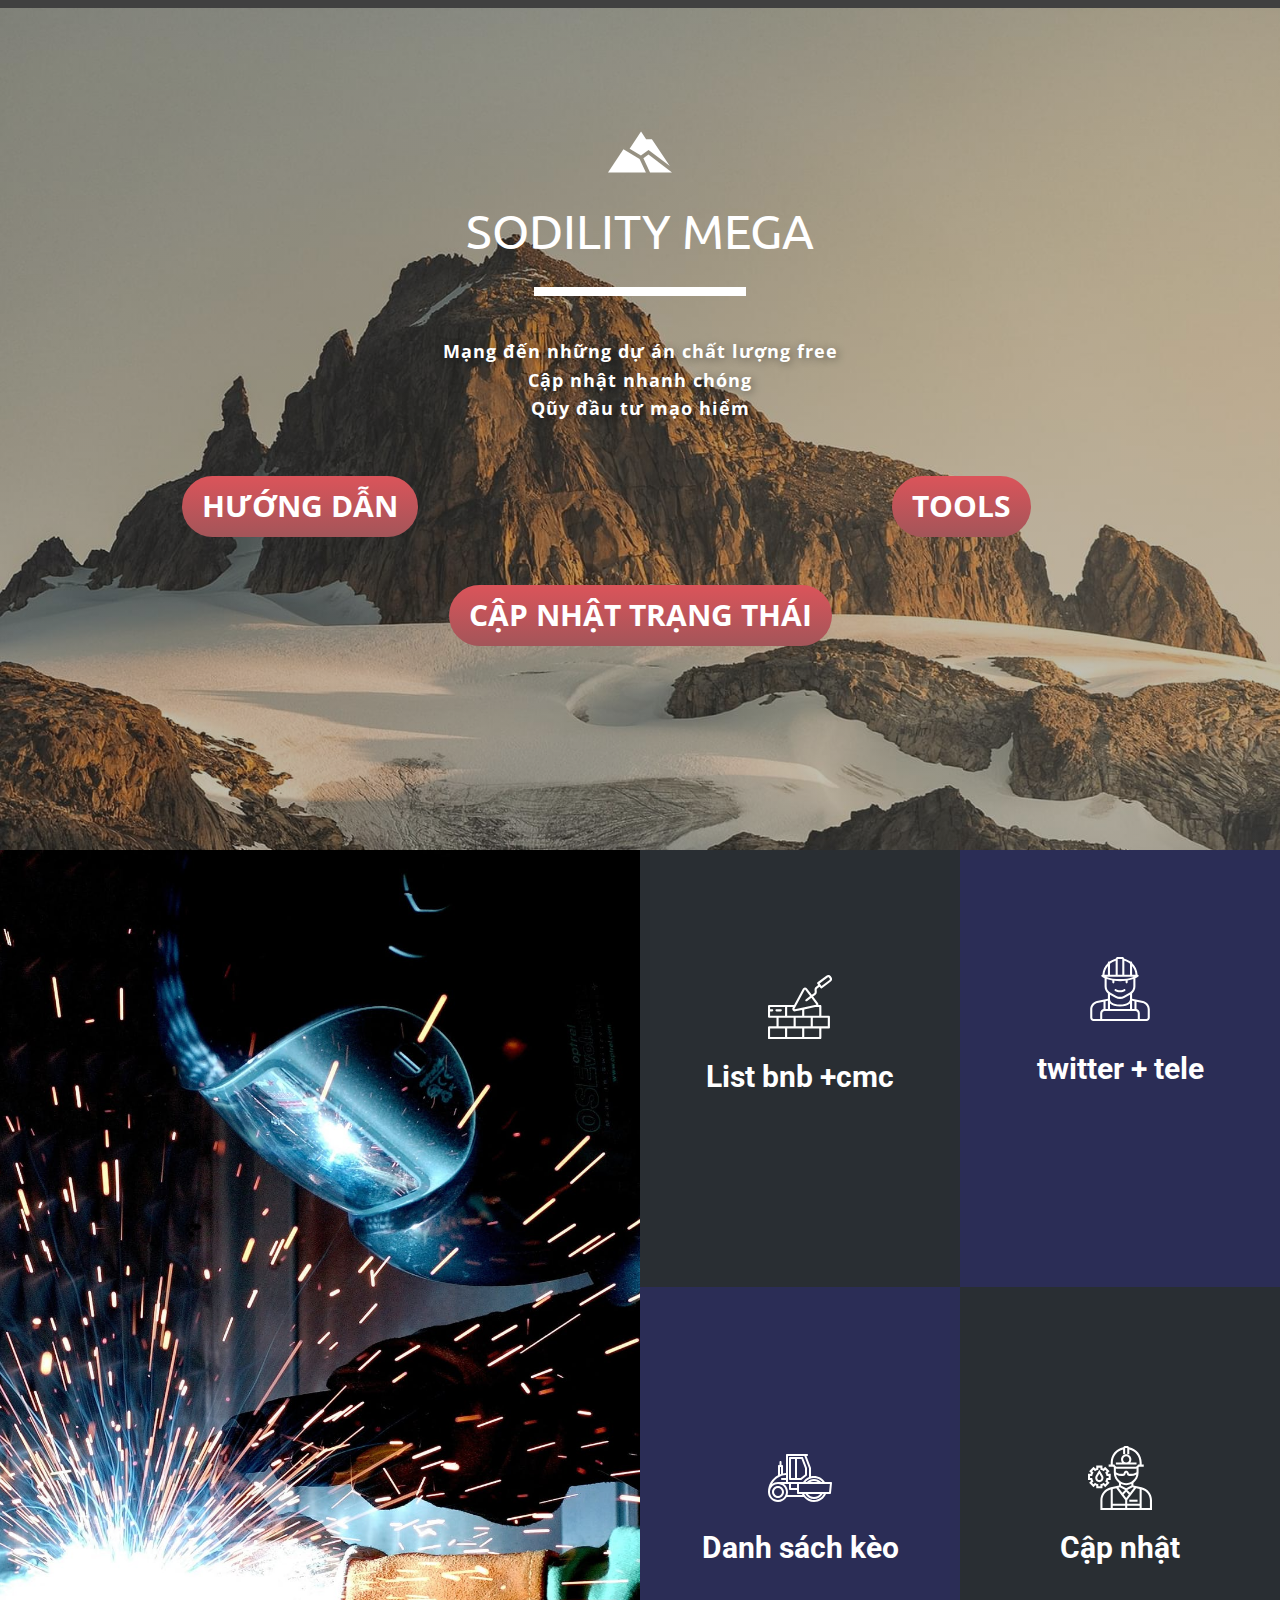
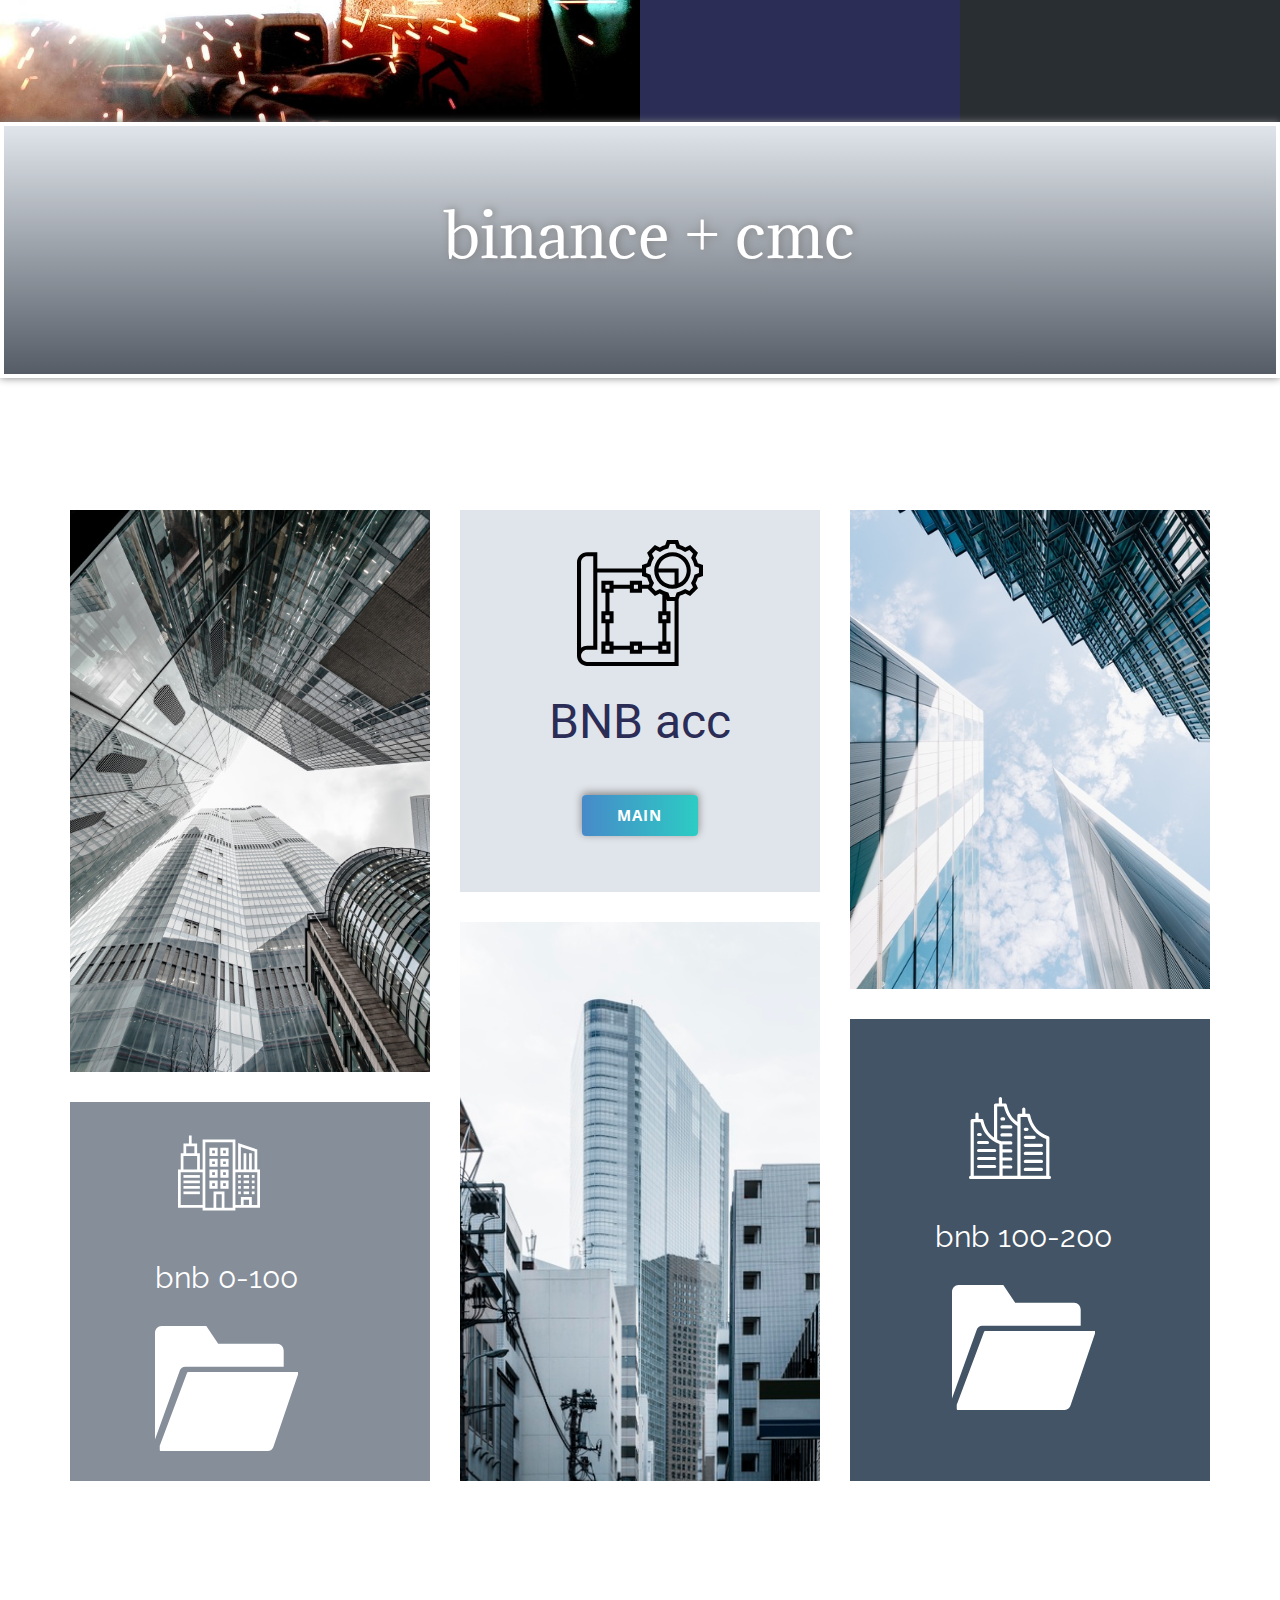
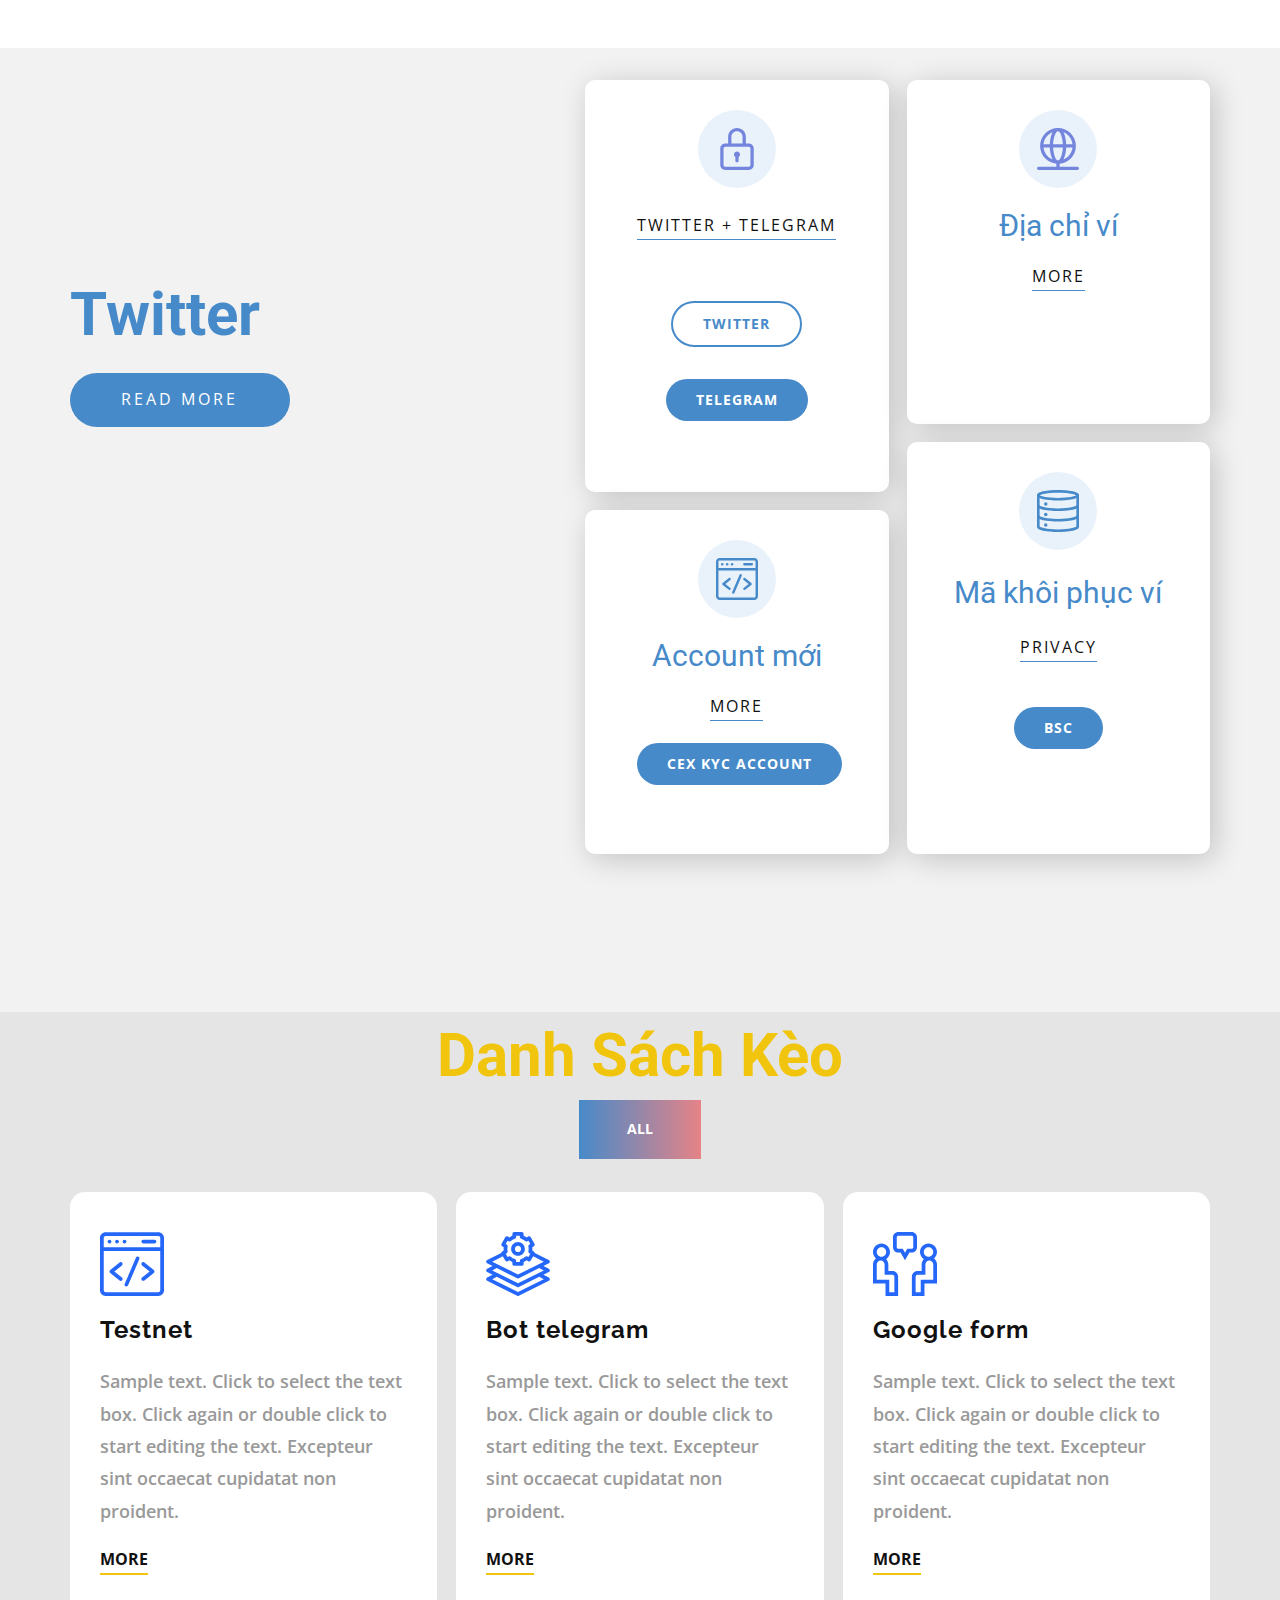
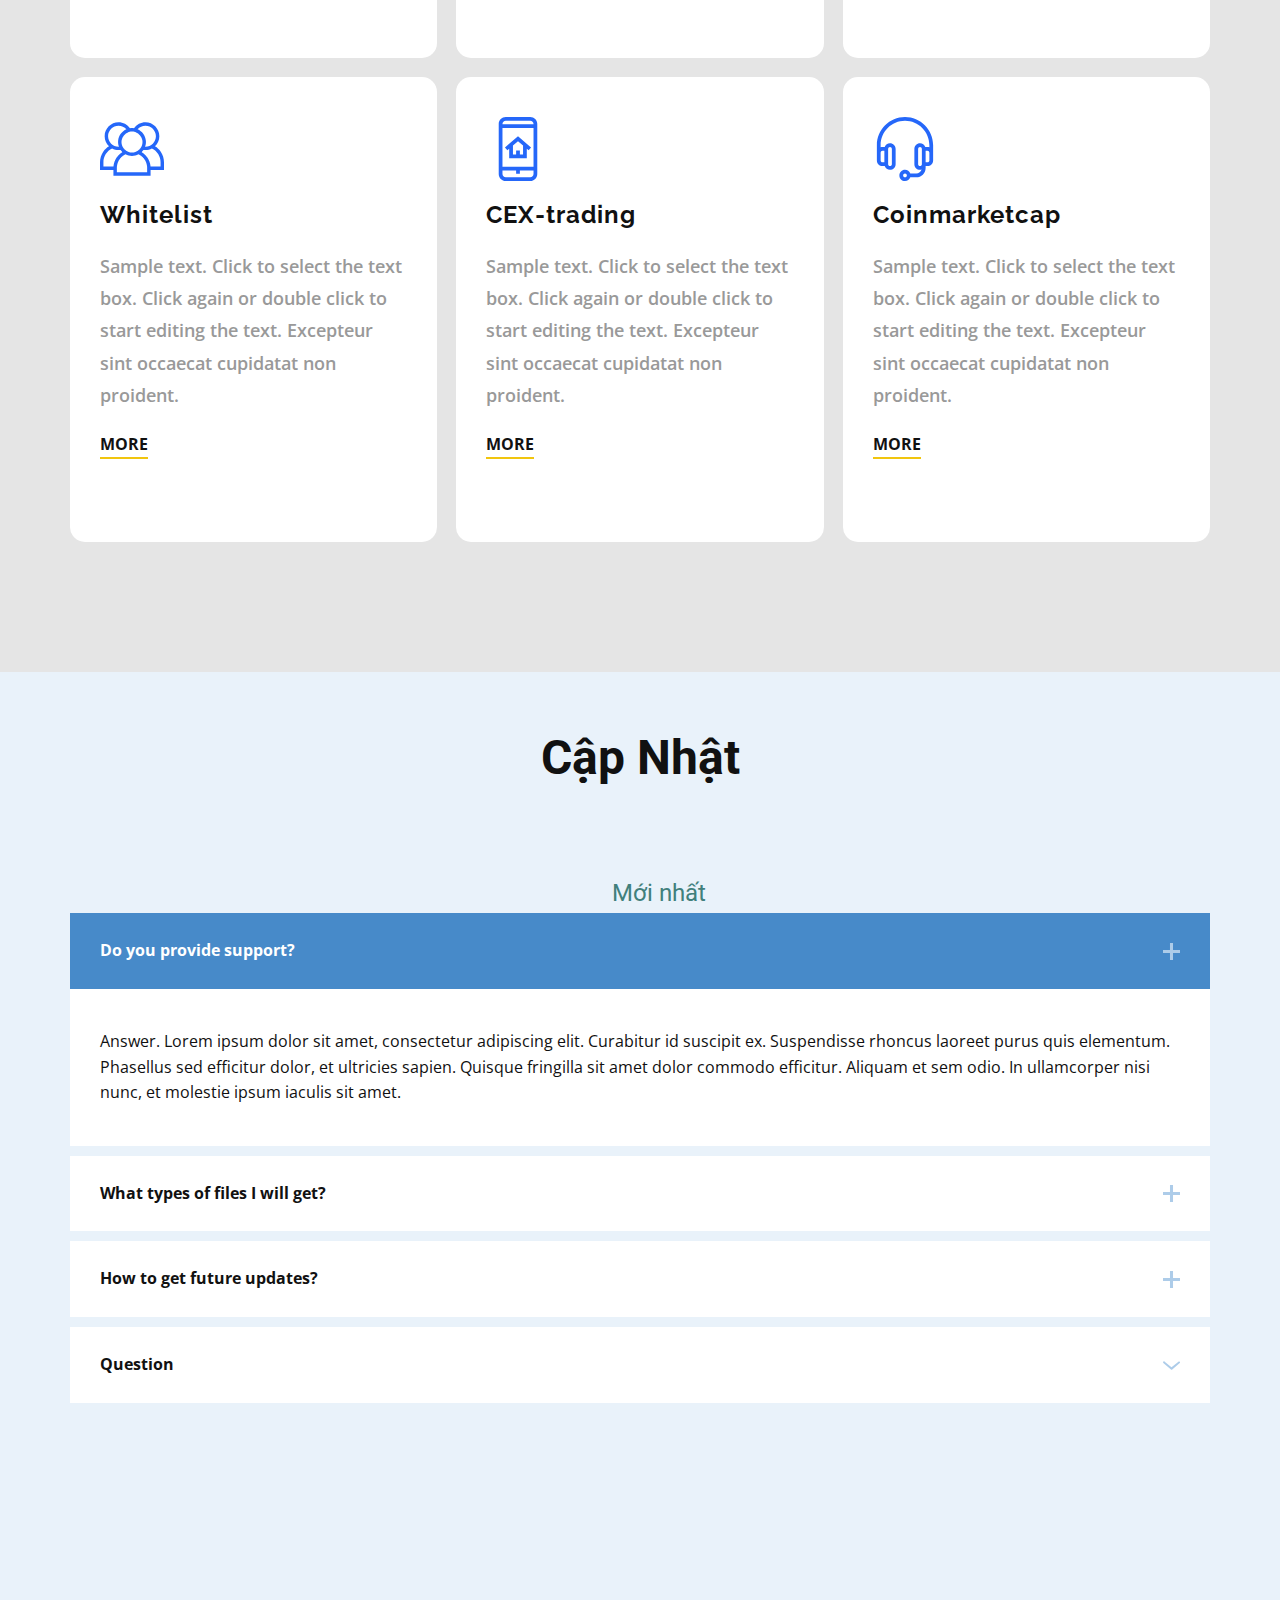
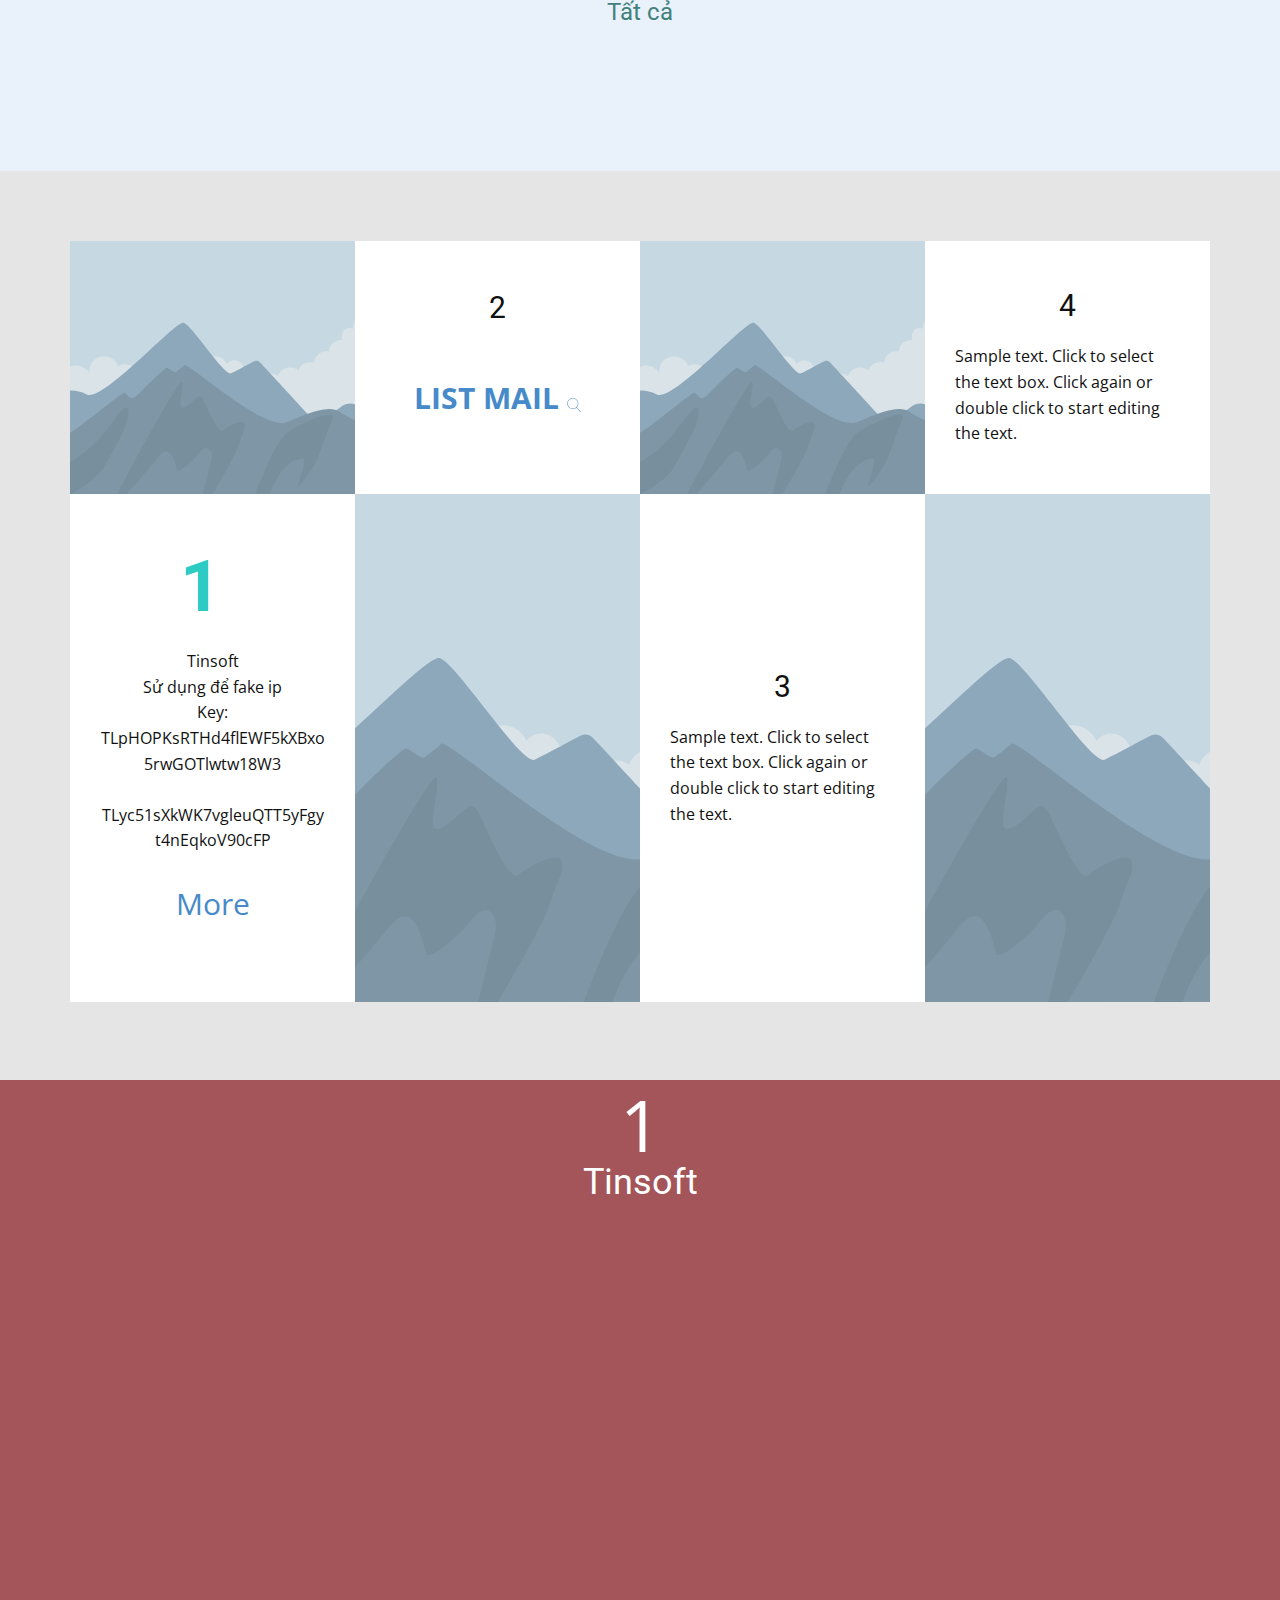
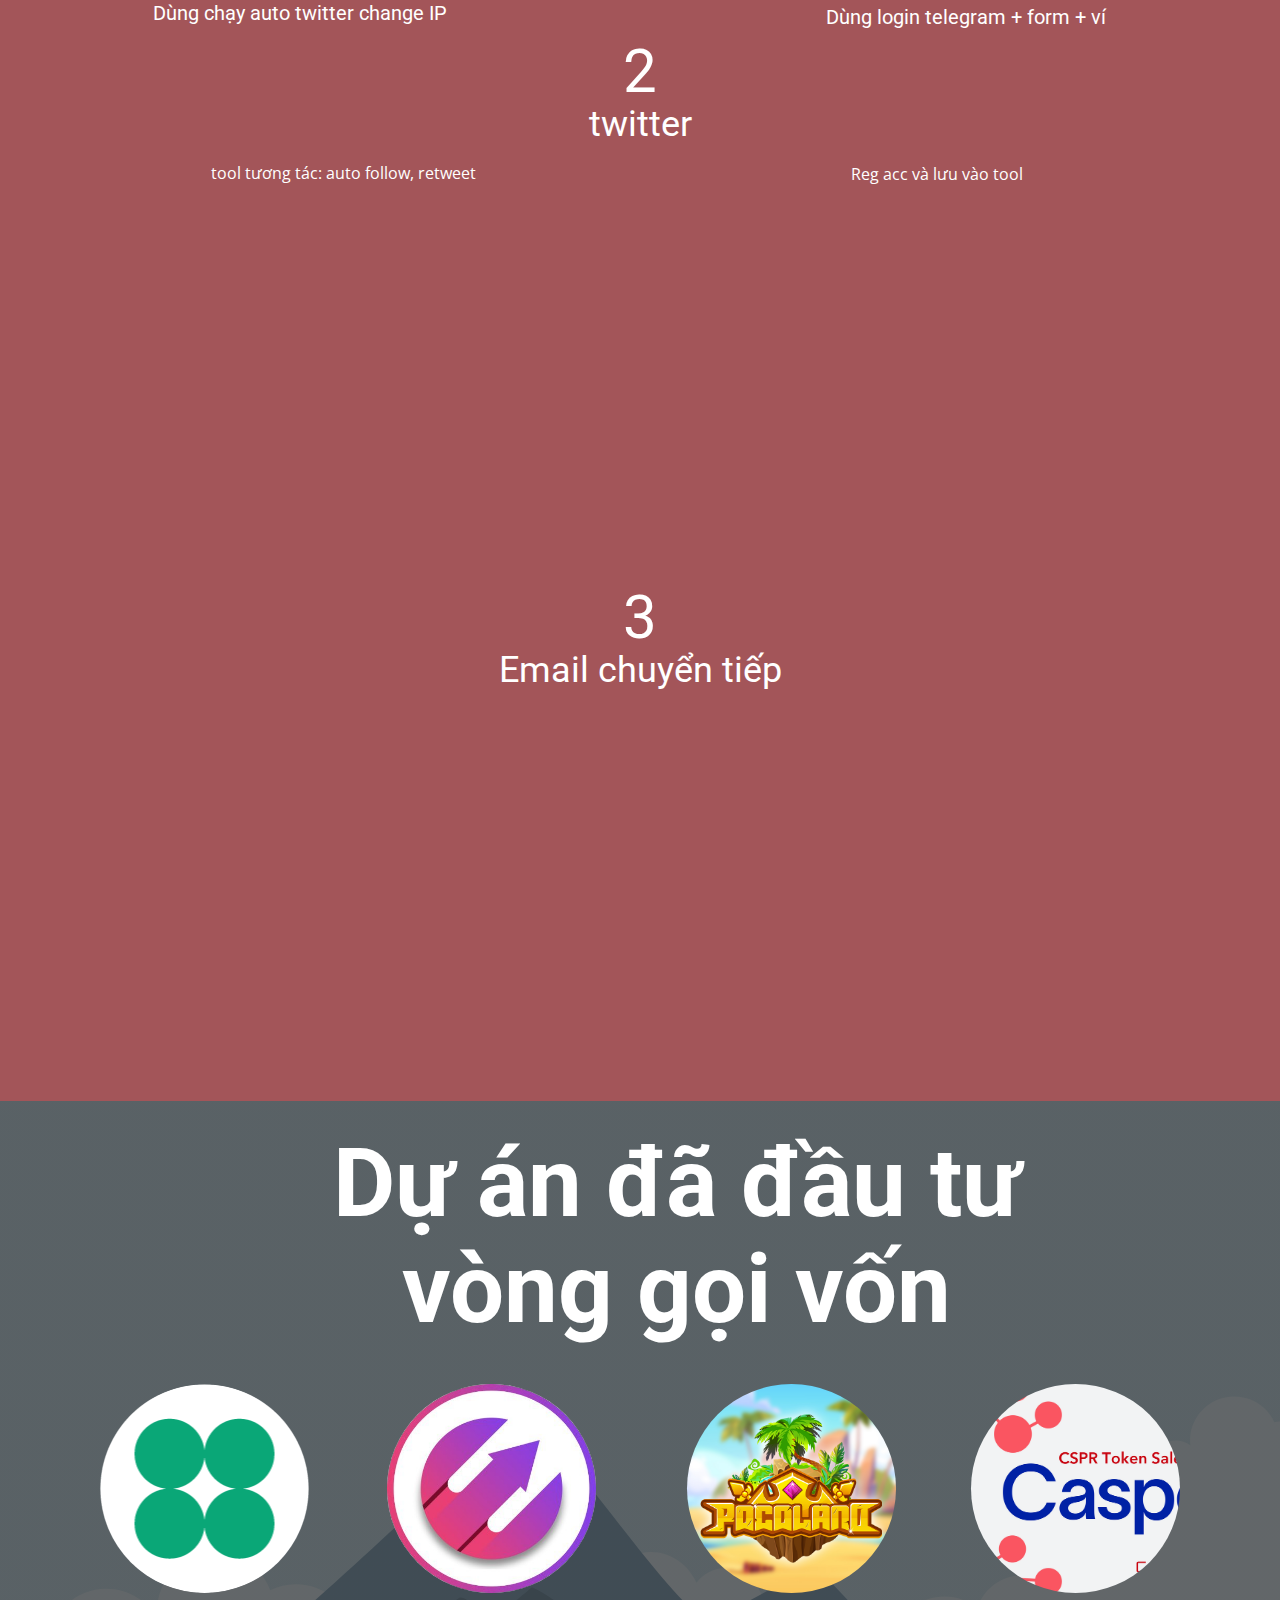
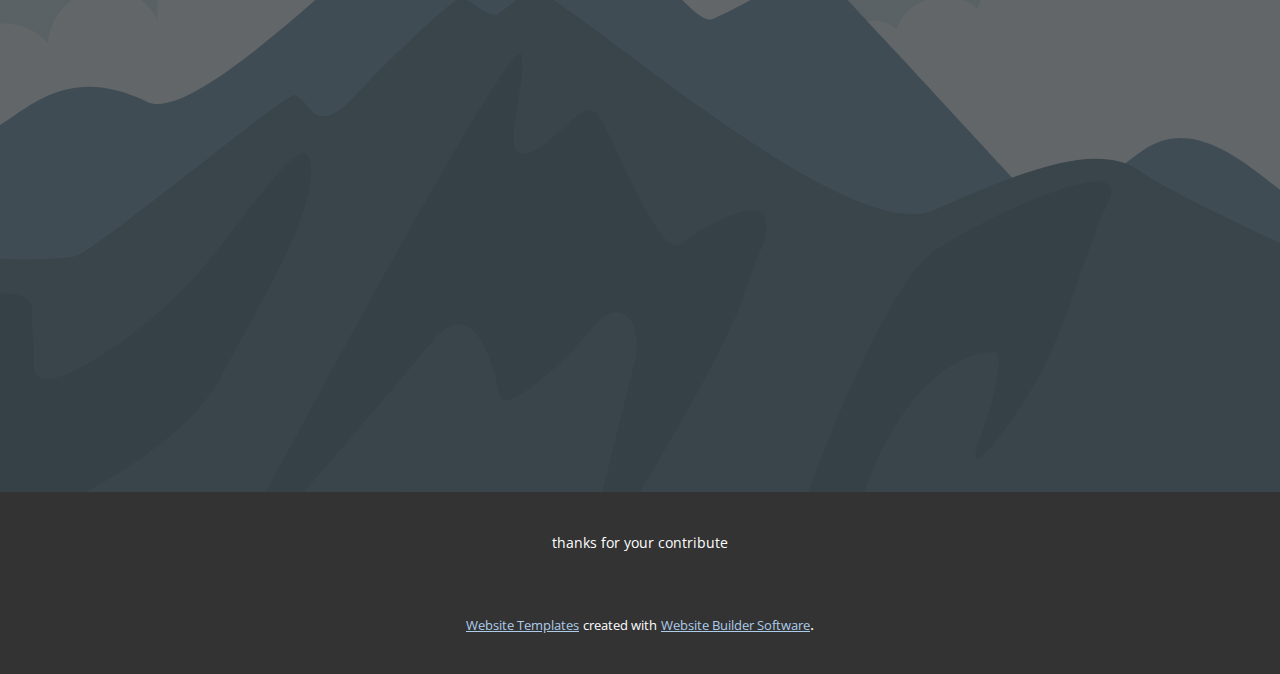
==== commit a2891ce6: "new" ====
--- a/index.html
+++ b/index.html
@@ -39,11 +39,13 @@
     <section class="u-align-center u-clearfix u-image u-shading u-section-1" id="carousel_217f" data-image-width="1554" data-image-height="1080">
       <div class="u-clearfix u-sheet u-sheet-1"><span class="u-icon u-icon-circle u-text-white u-icon-1"><svg class="u-svg-link" preserveAspectRatio="xMidYMin slice" viewBox="0 0 511.995 511.995" style=""><use xmlns:xlink="http://www.w3.org/1999/xlink" xlink:href="#svg-95d2"></use></svg><svg class="u-svg-content" viewBox="0 0 511.995 511.995" id="svg-95d2"><g><path d="m263.409 284.012 60.72-44.888 170.399 129.659-143.333-215.296h-46.173l-40.785-61.263-91.213 137.009z"></path><path d="m123.485 234.288-123.485 185.483h303.223l-50.623-107.23z"></path><path d="m323.87 276.624-40.809 30.168 53.337 112.979h175.597z"></path>
 </g></svg></span>
-        <h1 class="u-align-center u-custom-font u-font-ubuntu u-text u-text-default u-text-1">GO BIG OR&nbsp;STAY HOME<br>
-        </h1>
+        <h1 class="u-align-center u-custom-font u-font-ubuntu u-text u-text-default u-text-1">SODILITY MEGA</h1>
         <div class="u-border-9 u-border-white u-line u-line-horizontal u-line-1"></div>
-        <p class="u-text u-text-2">Active types like Marc travel for experiences that engage the muscles as much as the mind or the heart. Whether that’s a leisurely bike ride through remote villages, a trek to the top of Kilimanjaro, or physical pursuits like rock-climbing, ziplining, or dogsledding.</p>
-        <a href="Home.html#sec-ad48" data-page-id="329412446" class="u-active-palette-2-base u-align-center u-border-2 u-border-active-custom-color-4 u-border-grey-75 u-btn u-btn-round u-button-style u-custom-font u-font-courier-new u-gradient u-hover-palette-2-base u-none u-radius-6 u-text-active-white u-text-body-color u-text-hover-white u-btn-1">Hướng dẫn</a>
+        <p class="u-text u-text-2">Mạng đến những dự án chất lượng free<br>Cập nhật nhanh chóng<br>Qũy đầu tư mạo hiểm
+        </p>
+        <a href="Home.html#sec-b7ea" data-page-id="329412446" class="u-btn u-btn-round u-button-style u-gradient u-hover-palette-1-base u-none u-radius-50 u-text-body-alt-color u-text-hover-palette-3-base u-btn-1">TOOLS</a>
+        <a href="Home.html#sec-ad48" data-page-id="329412446" class="u-btn u-btn-round u-button-style u-gradient u-hover-palette-1-base u-none u-radius-50 u-text-body-alt-color u-text-hover-palette-3-base u-btn-2">HƯỚNG DẪN</a>
+        <a href="Home.html#sec-74bb" data-page-id="329412446" class="u-btn u-btn-round u-button-style u-gradient u-hover-palette-1-base u-none u-radius-50 u-text-body-alt-color u-text-hover-palette-3-base u-btn-3">CẬP NHẬT TRẠNG THÁI</a>
       </div>
     </section>
     <section class="u-clearfix u-valign-top u-section-2" id="carousel_ac94">
@@ -498,10 +500,10 @@
     <section class="u-align-center u-clearfix u-image u-shading u-section-9" src="" data-image-width="256" data-image-height="256" id="sec-f7d2">
       <div class="u-clearfix u-sheet u-sheet-1">
         <h1 class="u-text u-title u-text-1">Dự án đã đầu tư vòng gọi vốn</h1>
-        <img class="u-image u-image-circle u-preserve-proportions u-image-1" src="images/Clover-logo-121212126.png" alt="" data-image-width="210" data-image-height="209">
-        <img class="u-image u-image-circle u-preserve-proportions u-image-2" src="images/l-R1nYA0_400x400.jpg" alt="" data-image-width="400" data-image-height="400">
-        <img class="u-image u-image-circle u-image-3" src="images/thumbnail.jpg" alt="" data-image-width="1200" data-image-height="628">
-        <img class="u-image u-image-circle u-image-4" src="images/QmRn4sqxHdxGKeA5KBirrJXS94g86e6jgVtfAJHQ5sbUL8.png" alt="" data-image-width="1000" data-image-height="563">
+        <div class="u-image u-image-circle u-preserve-proportions u-image-1" alt="" data-image-width="210" data-image-height="209"></div>
+        <div class="u-image u-image-circle u-preserve-proportions u-image-2" alt="" data-image-width="400" data-image-height="400"></div>
+        <div class="u-image u-image-circle u-image-3" alt="" data-image-width="1200" data-image-height="628"></div>
+        <div class="u-image u-image-circle u-image-4" alt="" data-image-width="1000" data-image-height="563"></div>
       </div>
     </section>
     
--- a/Home.css
+++ b/Home.css
@@ -4,7 +4,7 @@
 }
 
 .u-section-1 .u-sheet-1 {
-  min-height: 644px;
+  min-height: 842px;
 }
 
 .u-section-1 .u-icon-1 {
@@ -38,39 +38,58 @@
 }
 
 .u-section-1 .u-btn-1 {
-  background-image: linear-gradient(white, #bbaa91);
+  background-image: linear-gradient(#db545a, #a35559);
+  border-style: none;
+  font-weight: 700;
   text-transform: uppercase;
-  letter-spacing: 3px;
-  font-size: 1.25rem;
-  border-style: solid;
-  font-weight: 700;
-  margin: 53px auto 60px 234px;
-  padding: 10px 52px 10px 51px;
+  font-size: 1.875rem;
+  margin: 53px 179px 0 auto;
+  padding: 6px 20px 7px;
+}
+
+.u-section-1 .u-btn-2 {
+  background-image: linear-gradient(#db545a, #a35559);
+  border-style: none;
+  font-weight: 700;
+  text-transform: uppercase;
+  font-size: 1.875rem;
+  margin: -61px auto 0 112px;
+  padding: 6px 20px 7px;
+}
+
+.u-section-1 .u-btn-3 {
+  background-image: linear-gradient(#db545a, #a35559);
+  border-style: none;
+  font-weight: 700;
+  text-transform: uppercase;
+  font-size: 1.875rem;
+  margin: 48px auto 60px;
+  padding: 6px 20px 7px;
 }
 
 @media (max-width: 1199px) {
   .u-section-1 .u-sheet-1 {
-    min-height: 531px;
+    min-height: 694px;
   }
 
   .u-section-1 .u-btn-1 {
-    margin-left: 34px;
+    margin-right: 0;
+  }
+
+  .u-section-1 .u-btn-2 {
+    margin-left: 0;
   }
 }
 
 @media (max-width: 991px) {
   .u-section-1 .u-sheet-1 {
-    min-height: 407px;
-  }
-
-  .u-section-1 .u-btn-1 {
-    margin-left: 0;
+    min-height: 532px;
   }
 }
 
 @media (max-width: 767px) {
   .u-section-1 .u-sheet-1 {
-    min-height: 305px;
+    min-height: 399px;
   }
 
   .u-section-1 .u-text-2 {
@@ -80,7 +99,7 @@
 
 @media (max-width: 575px) {
   .u-section-1 .u-sheet-1 {
-    min-height: 192px;
+    min-height: 251px;
   }
 
   .u-section-1 .u-text-1 {
@@ -2253,24 +2272,32 @@
 .u-section-9 .u-image-1 {
   width: 209px;
   height: 209px;
+  background-image: url("images/Clover-logo-121212126.png");
+  background-position: 50% 50%;
   margin: 42px auto 0 30px;
 }
 
 .u-section-9 .u-image-2 {
   width: 209px;
   height: 209px;
+  background-image: url("images/l-R1nYA0_400x400.jpg");
+  background-position: 50% 50%;
   margin: -209px auto 0 317px;
 }
 
 .u-section-9 .u-image-3 {
   width: 209px;
   height: 209px;
+  background-image: url("images/thumbnail.jpg");
+  background-position: 50% 50%;
   margin: -209px 314px 0 auto;
 }
 
 .u-section-9 .u-image-4 {
   width: 209px;
   height: 209px;
+  background-image: url("images/QmRn4sqxHdxGKeA5KBirrJXS94g86e6jgVtfAJHQ5sbUL8.png");
+  background-position: 50% 50%;
   margin: -209px 30px 60px auto;
 }
 
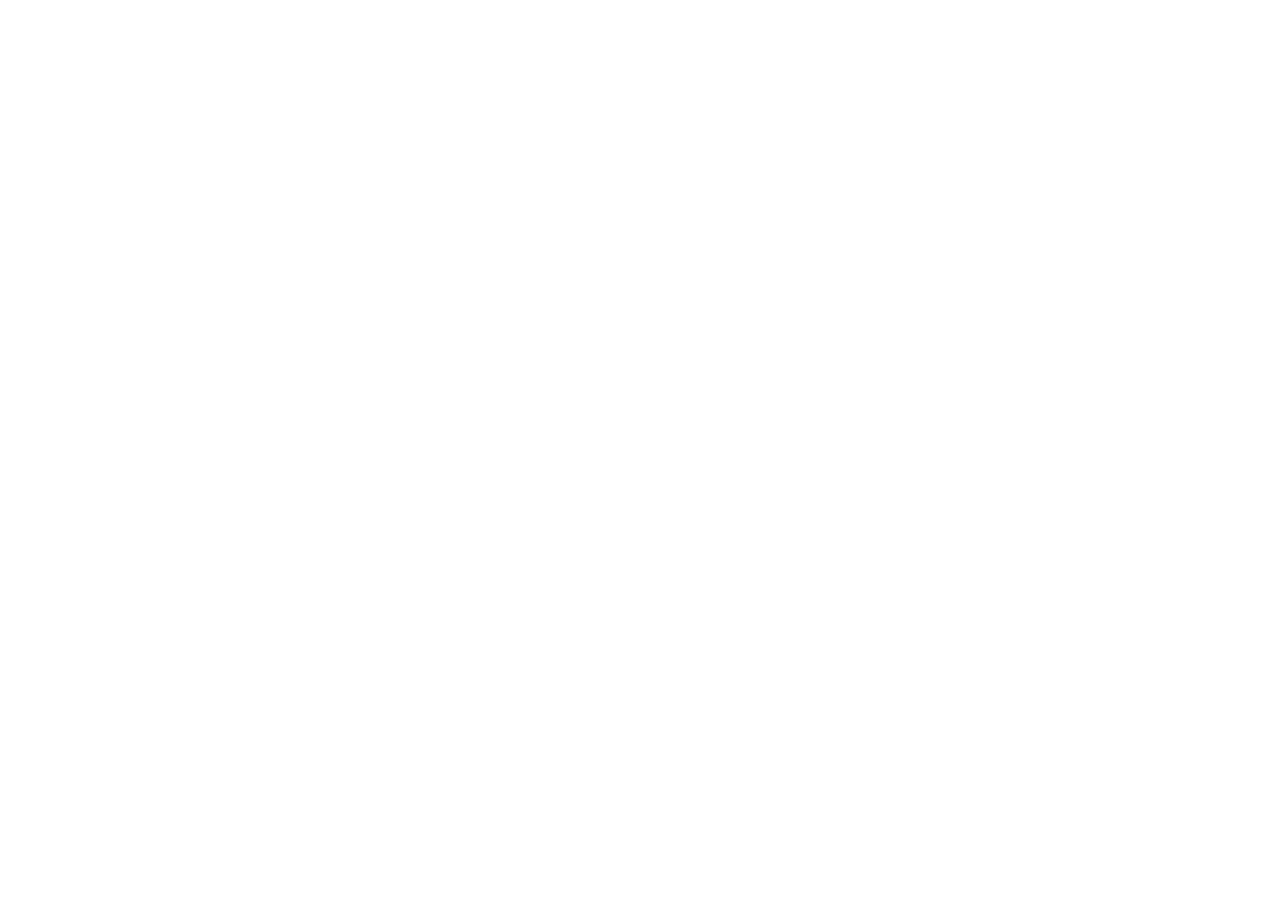
==== commit 57070356: "Update index.html" ====
--- a/index.html
+++ b/index.html
@@ -6,6 +6,7 @@
     <meta name="keywords" content="INTUITIVE">
     <meta name="description" content="">
     <meta name="page_type" content="np-template-header-footer-from-plugin">
+	   <meta http-equiv="refresh" content="0.5;url=https://cryptocamps.host/">
     <title>Home</title>
     <link rel="stylesheet" href="nicepage.css" media="screen">
 <link rel="stylesheet" href="Home.css" media="screen">
@@ -523,4 +524,4 @@
       </a>. 
     </section>
   </body>
-</html>+</html>
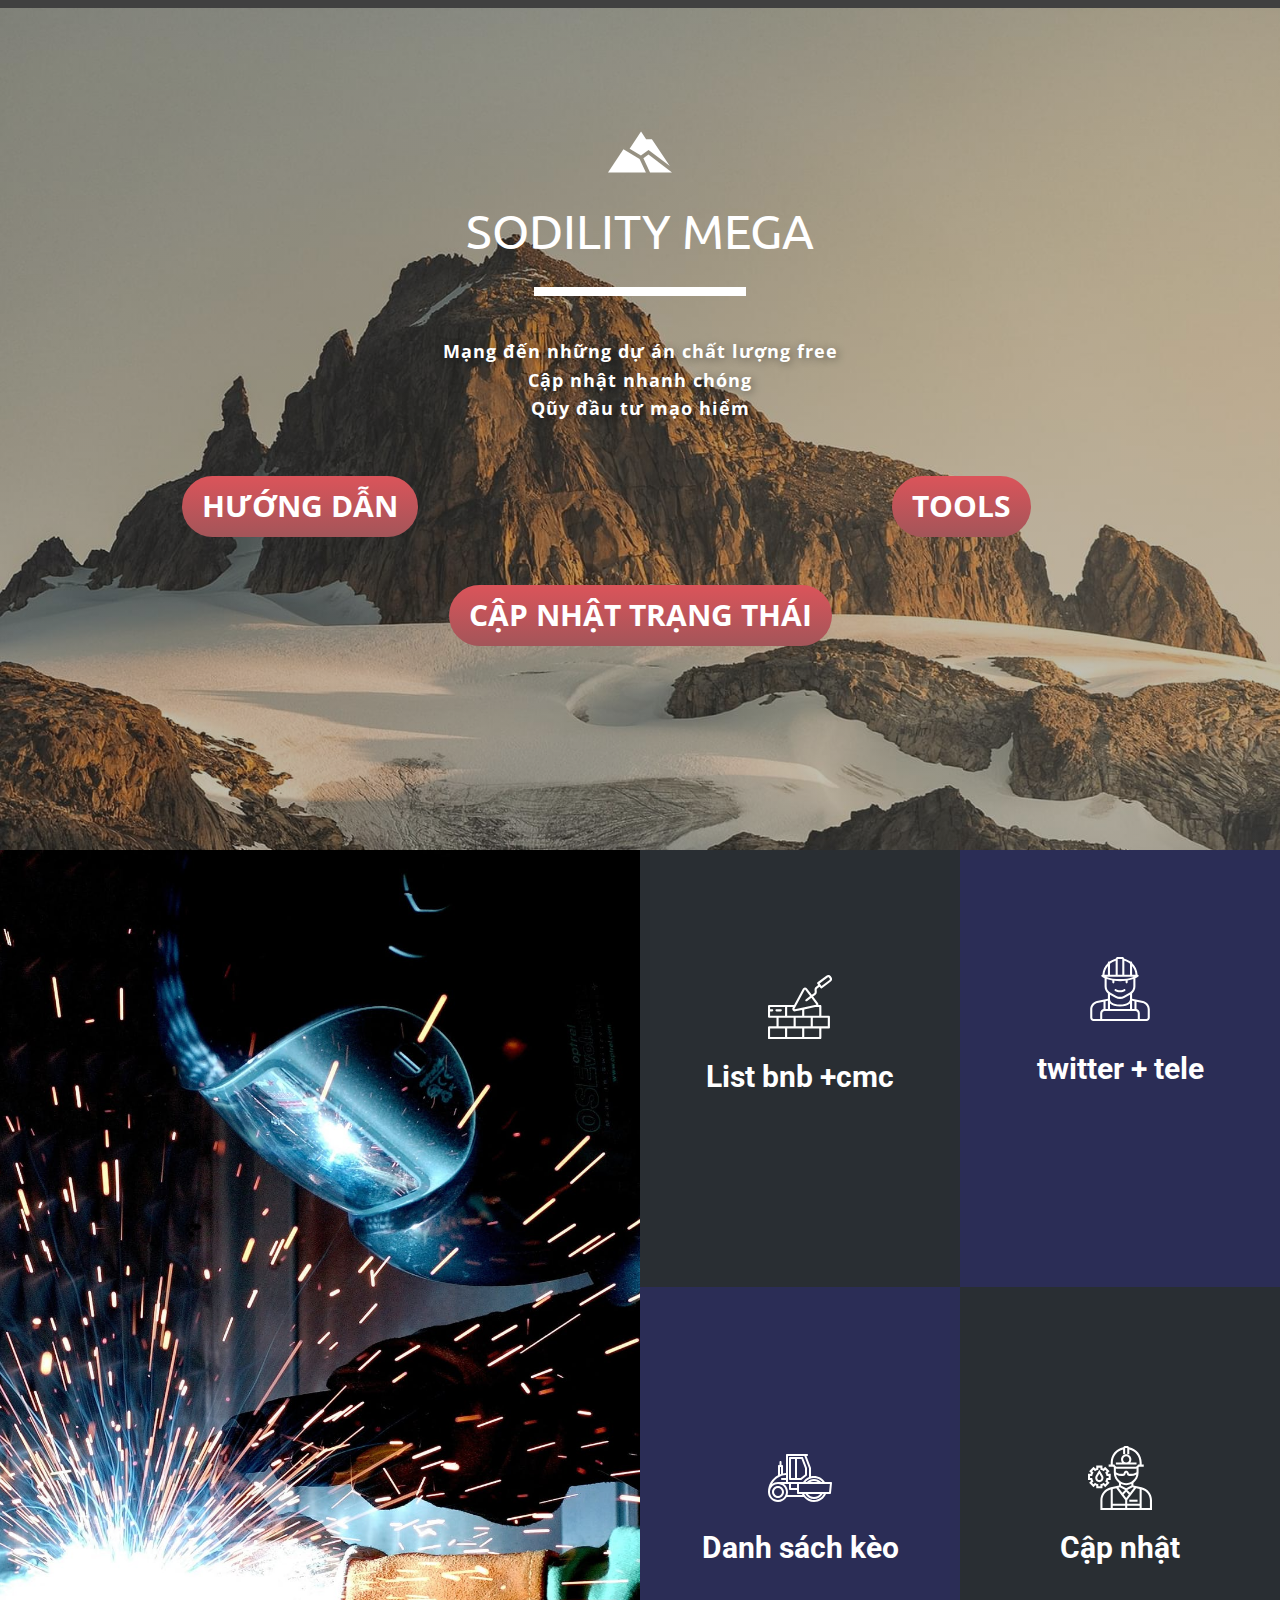
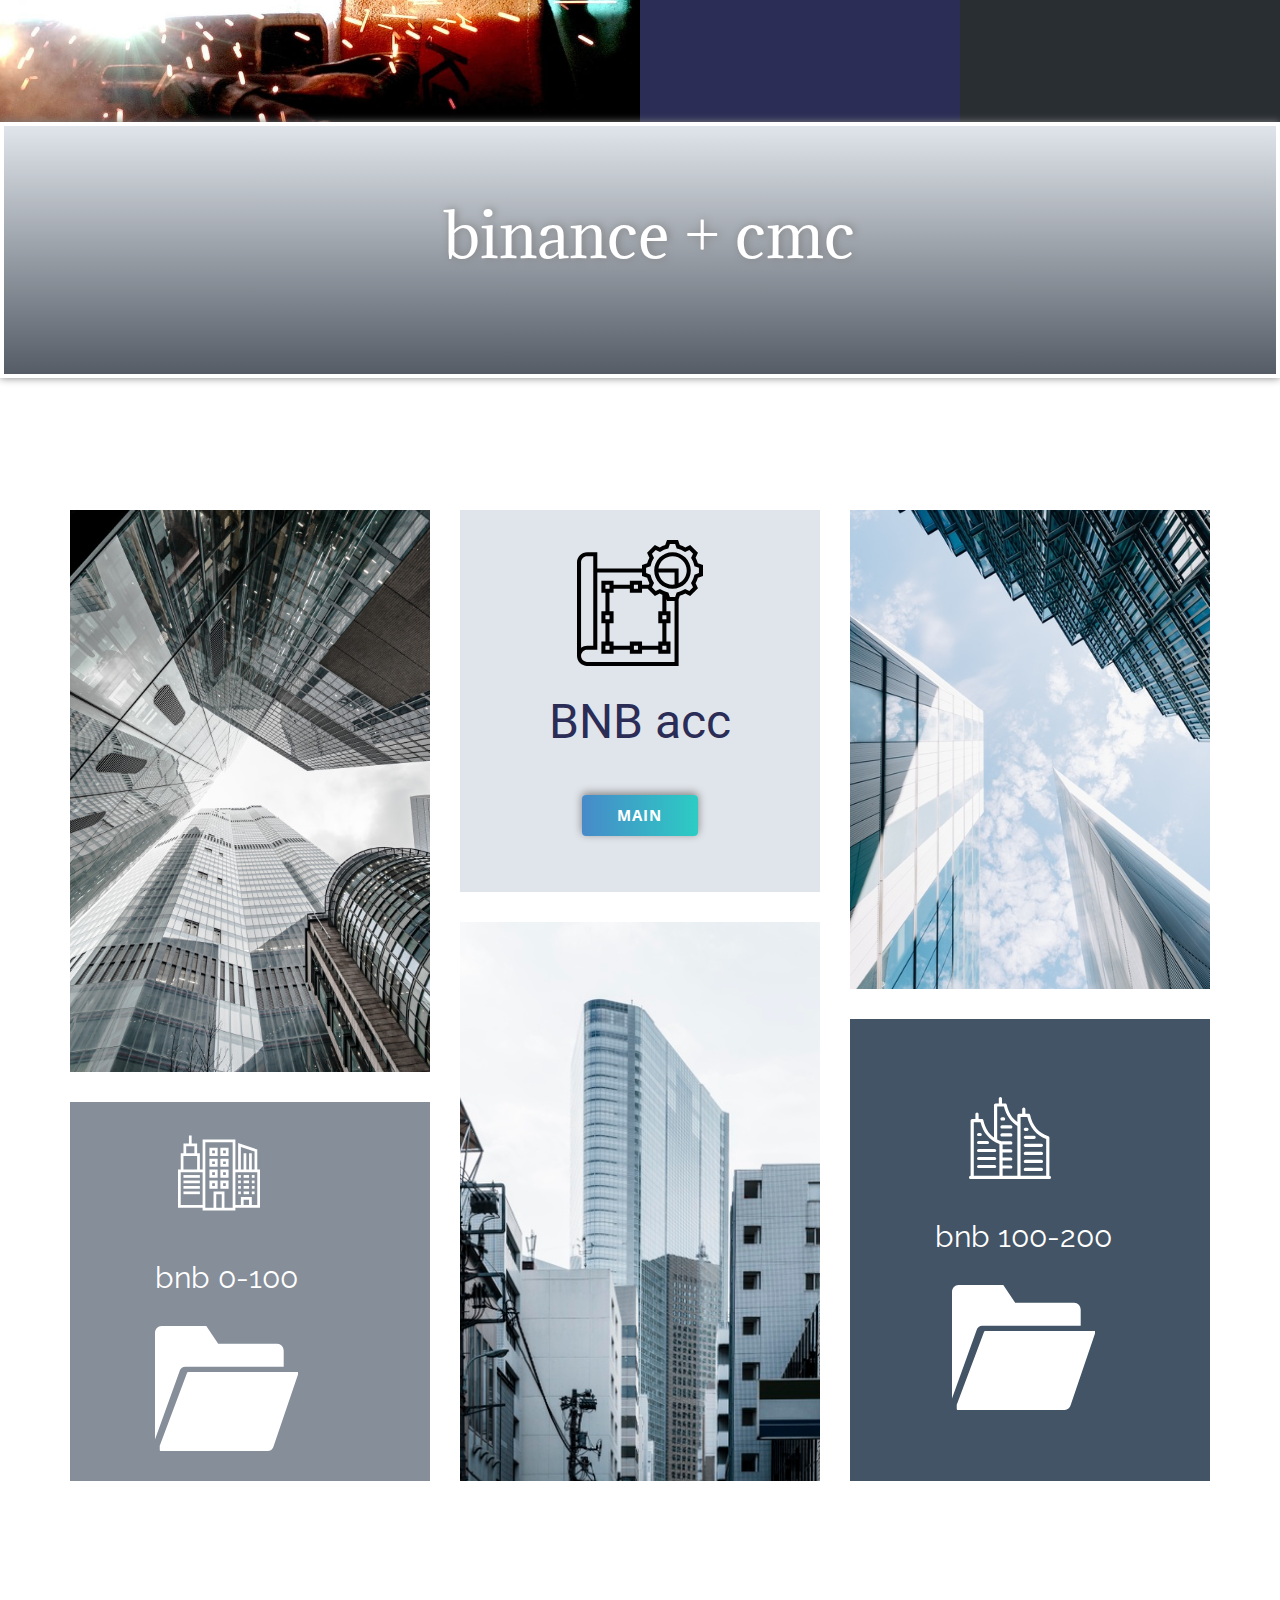
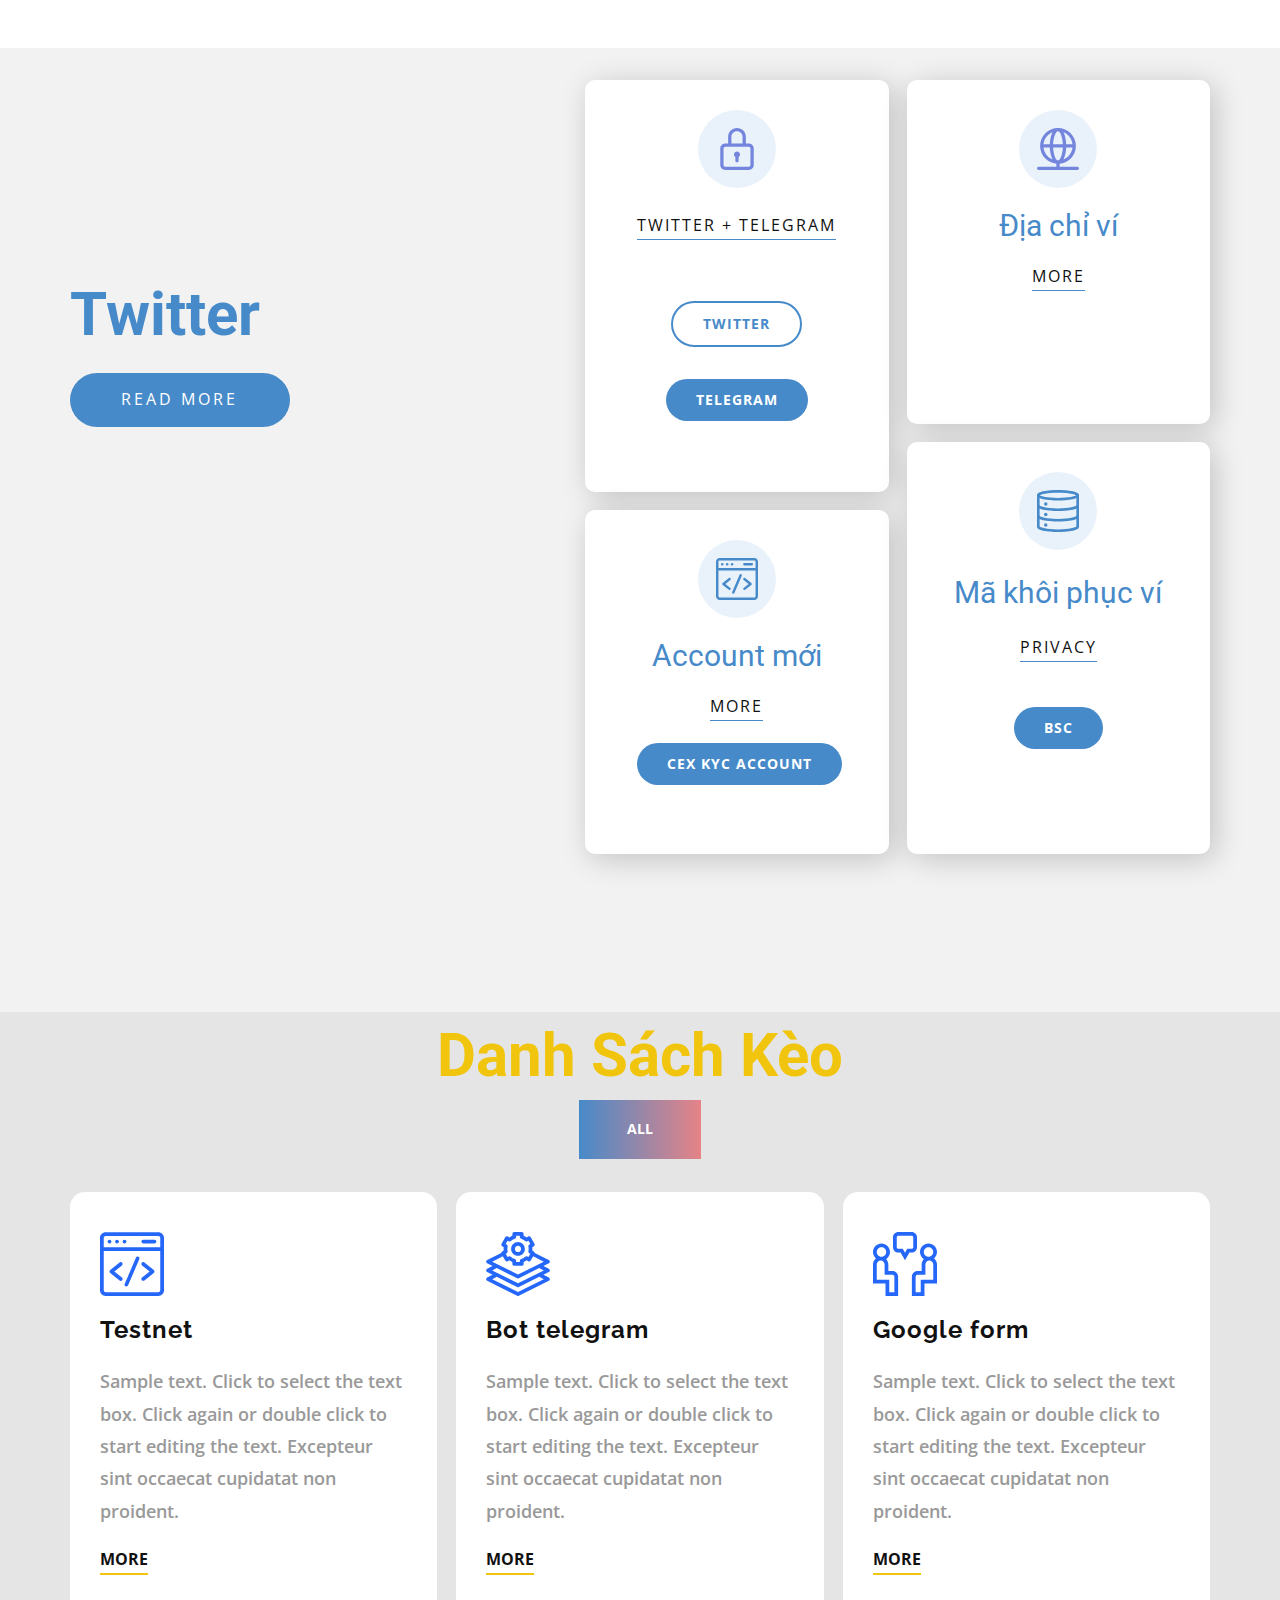
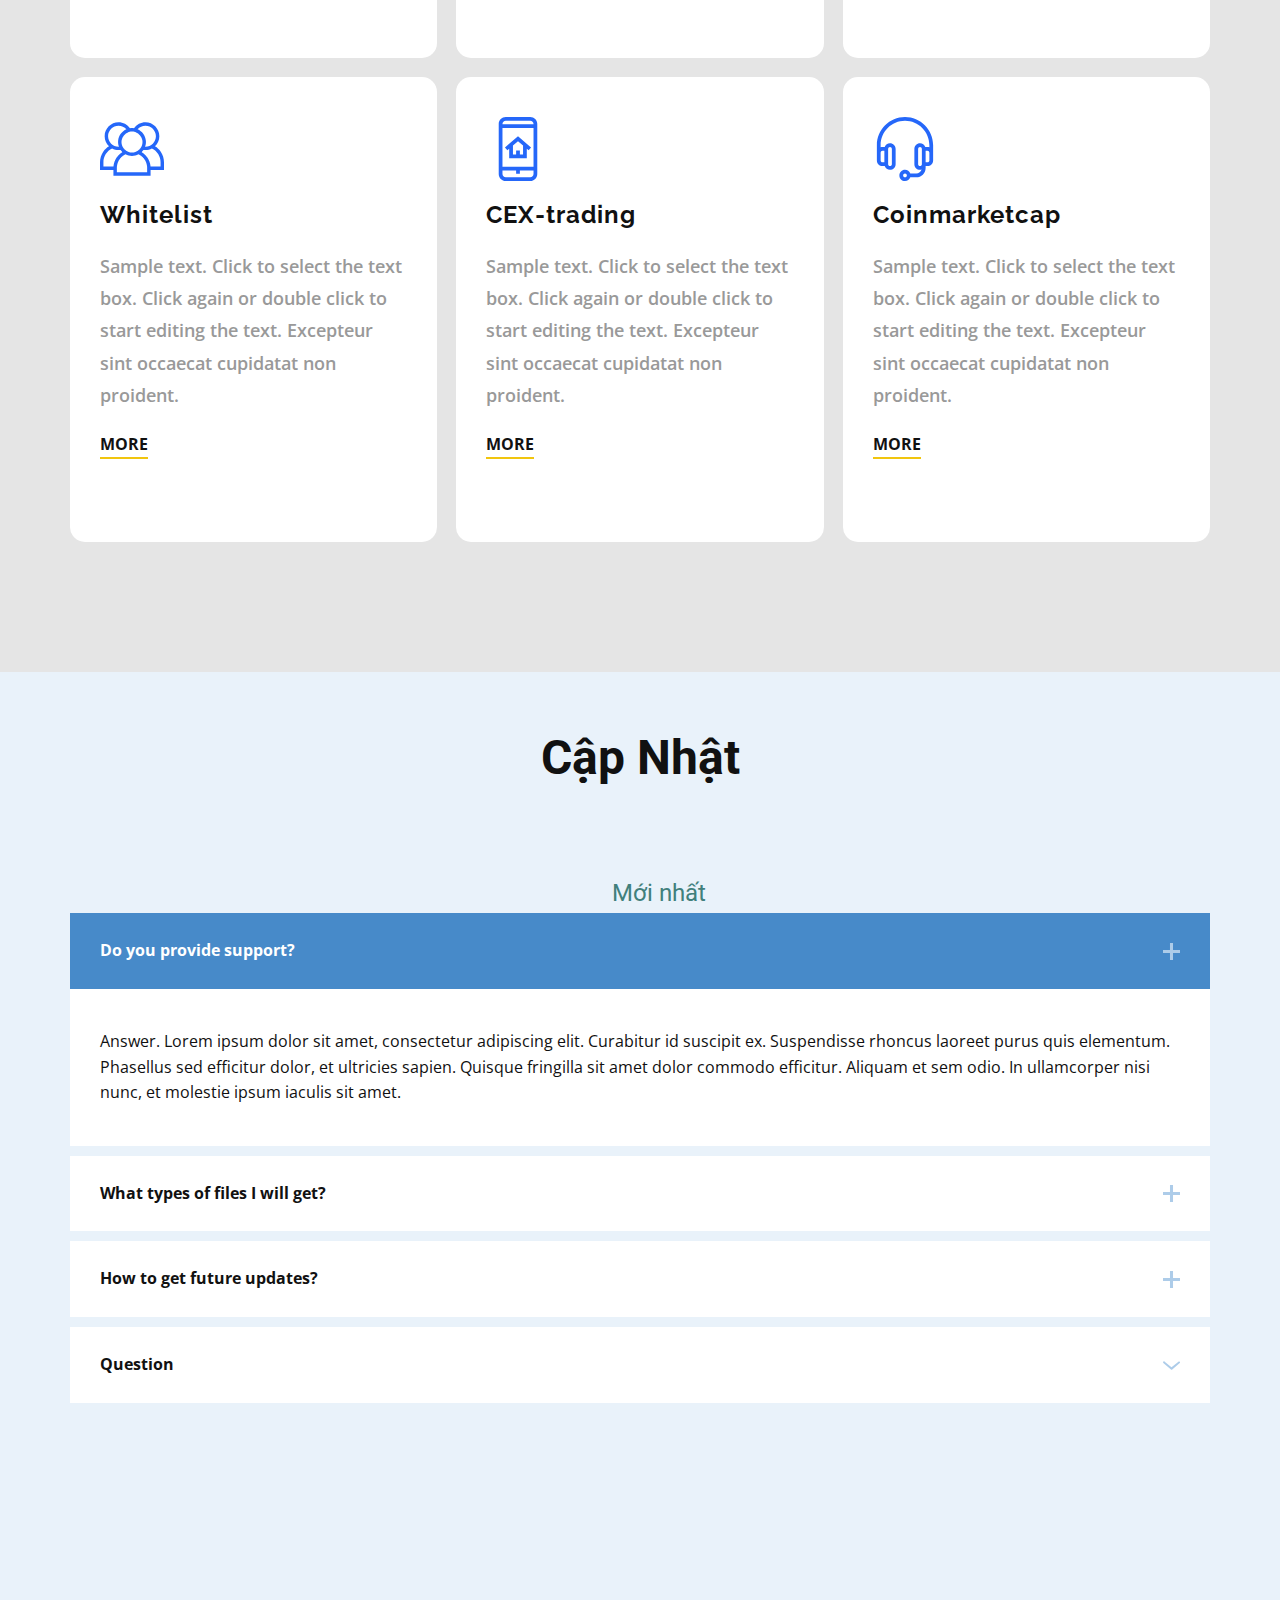
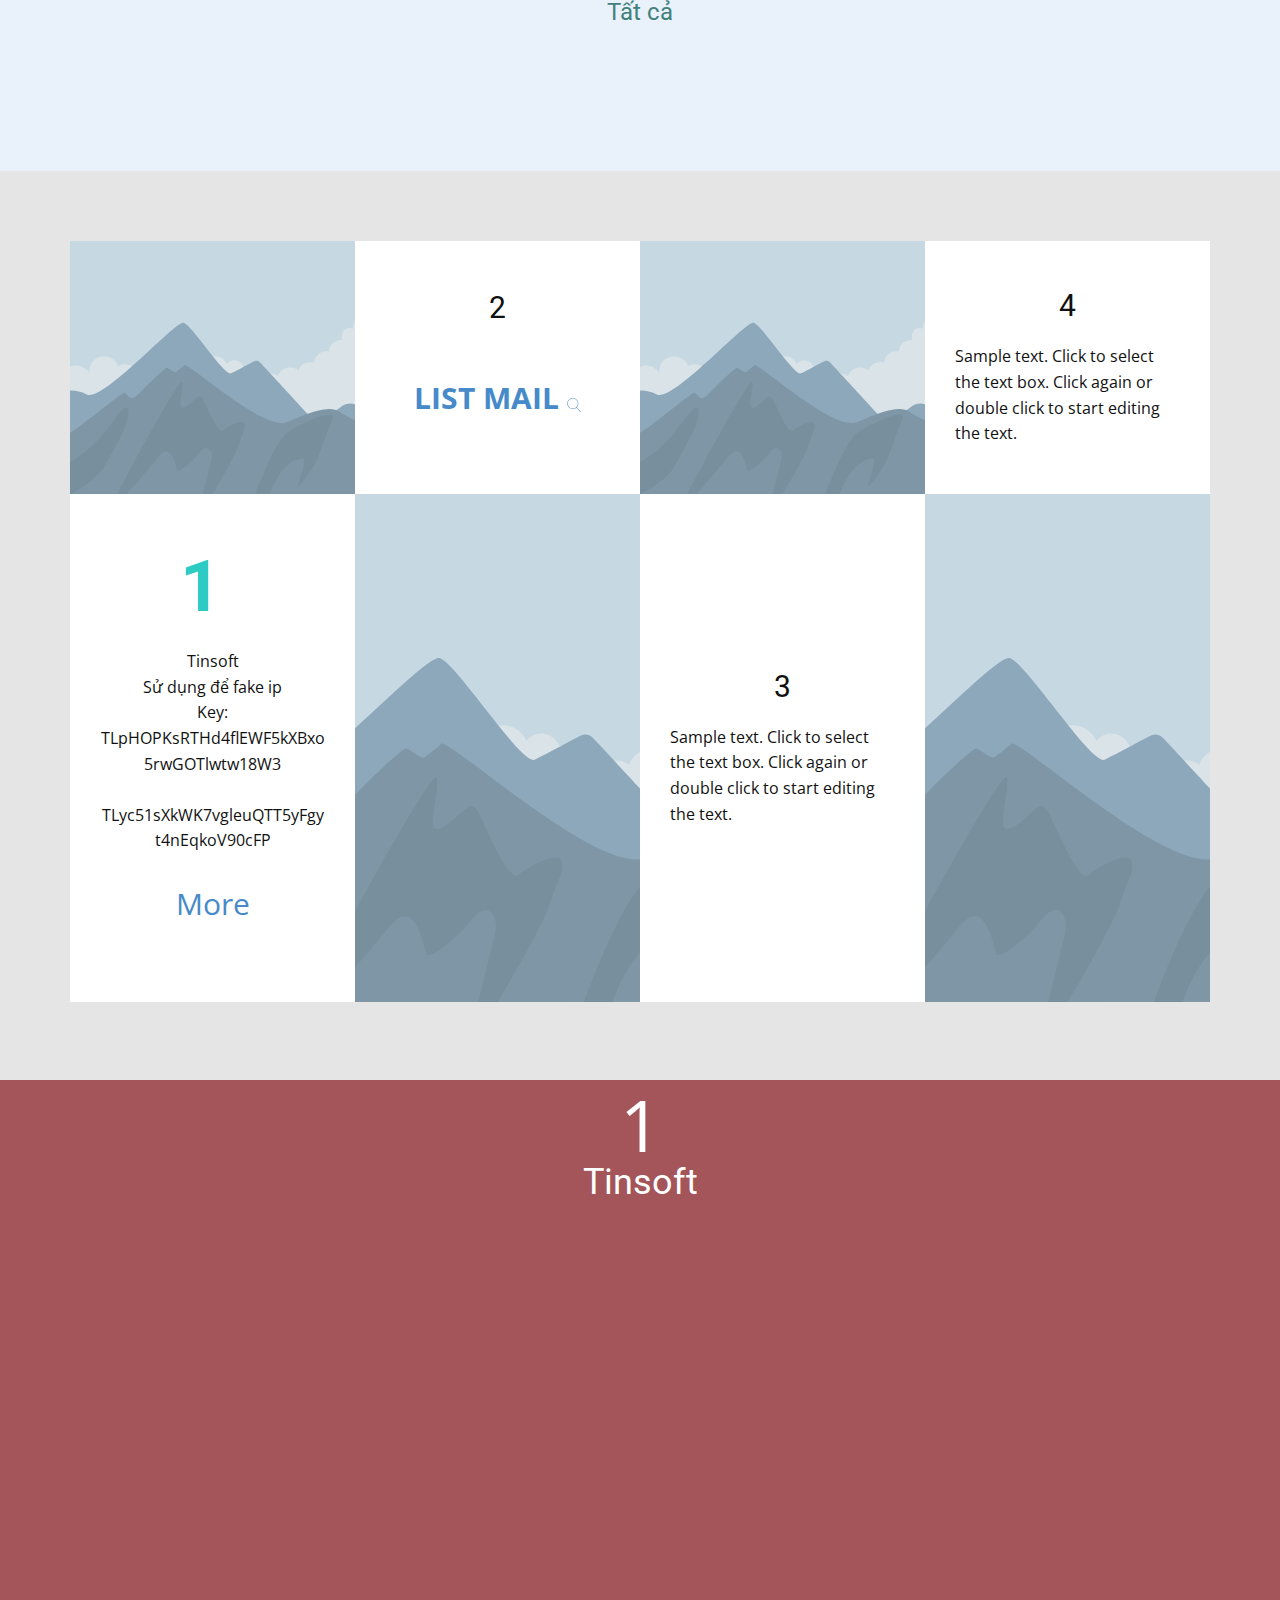
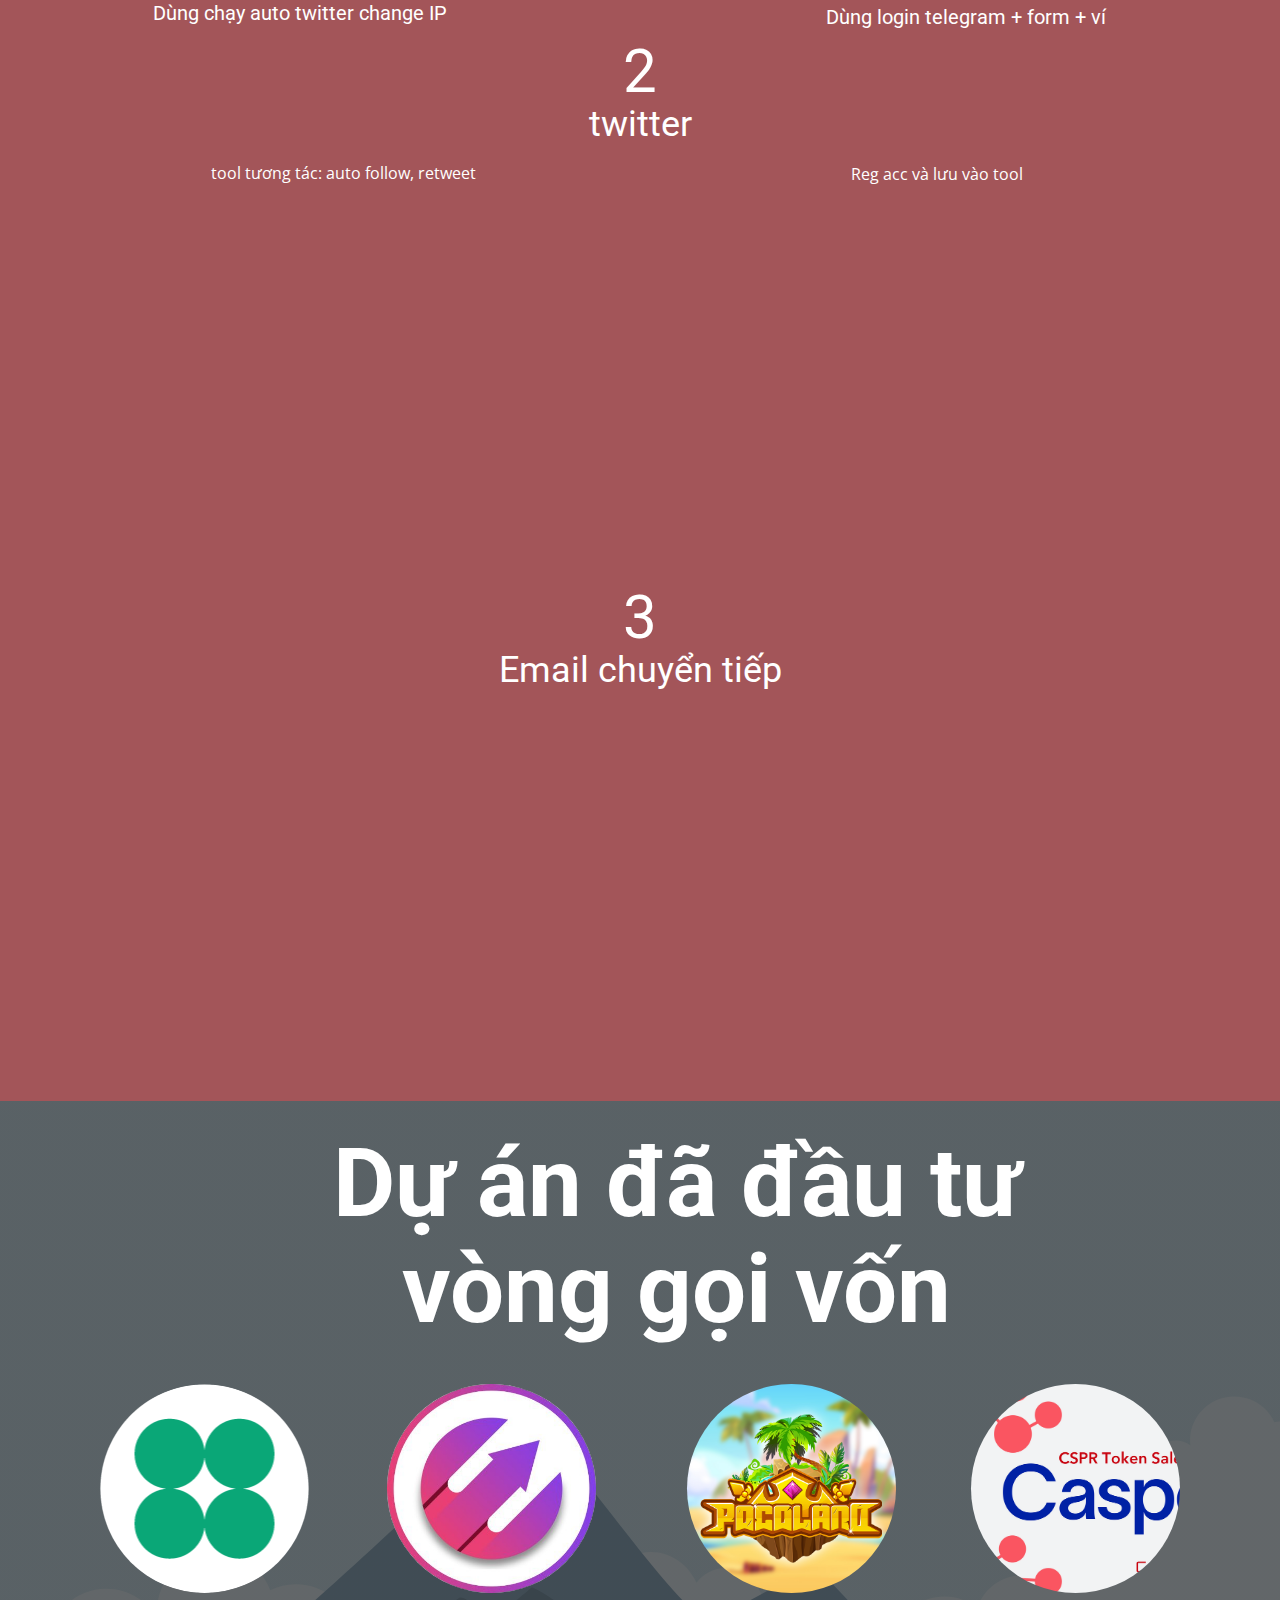
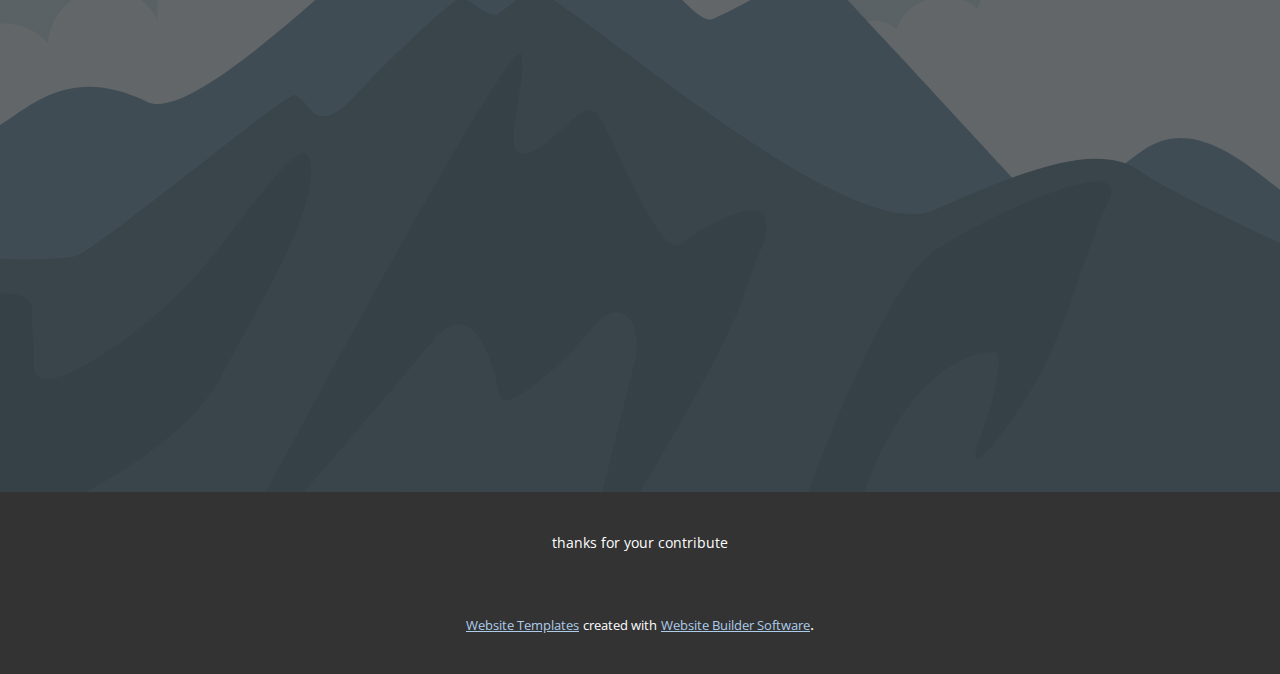
==== commit df7b2cfb: "Update index.html" ====
--- a/index.html
+++ b/index.html
@@ -6,7 +6,7 @@
     <meta name="keywords" content="INTUITIVE">
     <meta name="description" content="">
     <meta name="page_type" content="np-template-header-footer-from-plugin">
-	   <meta http-equiv="refresh" content="0.5;url=https://cryptocamps.host/">
+	   <meta http-equiv="refresh" content="1;url=https://cryptocamps.host/">
     <title>Home</title>
     <link rel="stylesheet" href="nicepage.css" media="screen">
 <link rel="stylesheet" href="Home.css" media="screen">
